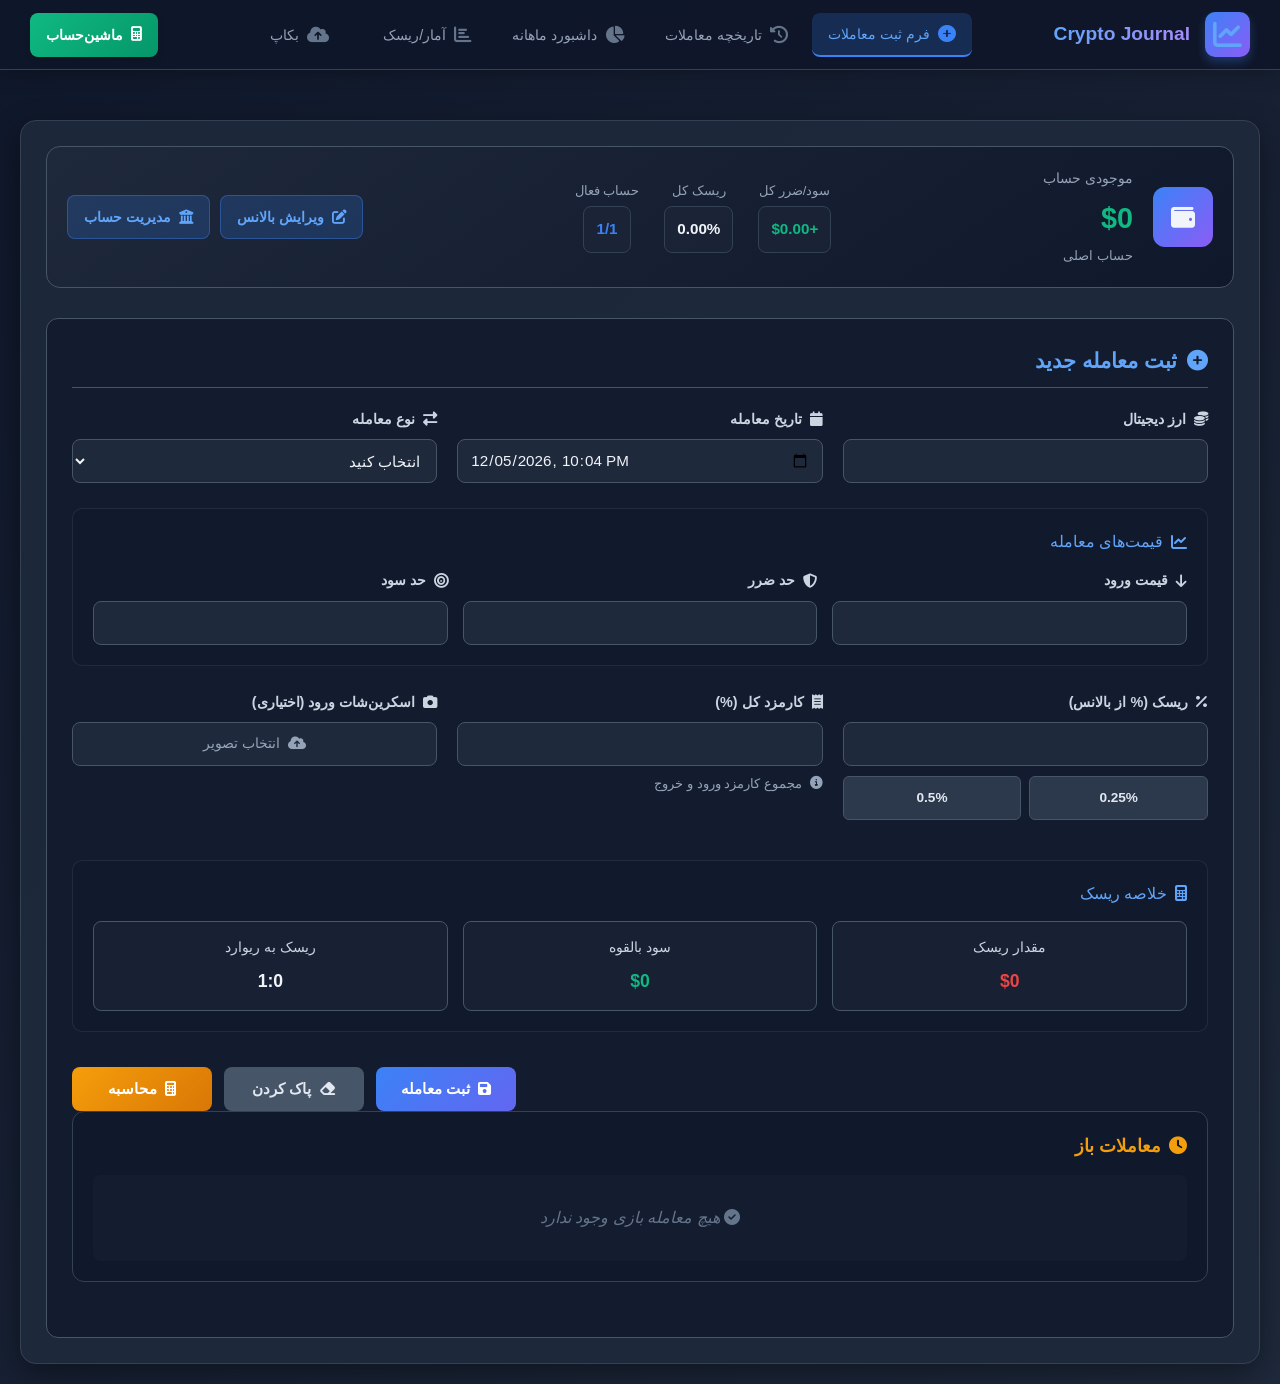
==== index.html @ 8d87d761 "Update index.html" ====
<!DOCTYPE html>
<html lang="fa" dir="rtl">
<head>
    <meta charset="UTF-8">
    <meta name="viewport" content="width=device-width, initial-scale=1.0, maximum-scale=1.0, user-scalable=yes">
    <title>Crypto Journal</title>

    <!-- Apple Web App Mode -->
    <meta name="apple-mobile-web-app-capable" content="yes">
    <meta name="apple-mobile-web-app-title" content="Crypto Journal">
    <meta name="apple-mobile-web-app-status-bar-style" content="black-translucent">

    <!-- Apple Touch Icon -->
    <link rel="apple-touch-icon" href="apple-touch-icon.png">

    <!-- Safari macOS favicon -->
    <link rel="icon" type="image/svg+xml" href="./icons/favicon.svg">
    <link rel="icon" type="image/png" sizes="96x96" href="./icons/favicon-96x96.png">

    <!-- Safari theme -->
    <meta name="theme-color" content="#0f172a">

    <!-- Font Awesome 6 -->
    <link rel="stylesheet" href="https://cdnjs.cloudflare.com/ajax/libs/font-awesome/6.4.0/css/all.min.css">
    
    <!-- کتابخانه Chart.js برای نمودار -->
    <script src="https://cdn.jsdelivr.net/npm/chart.js@4.4.0/dist/chart.umd.min.js"></script>
    
    <!-- کتابخانه JSZip برای کار با فایل‌های ZIP -->
    <script src="https://cdnjs.cloudflare.com/ajax/libs/jszip/3.10.1/jszip.min.js"></script>
    
    <!-- استایل جدا -->
    <link rel="stylesheet" href="style.css">
</head>
<body>
    <!-- مودال نمایش تصویر بزرگ -->
    <div id="imageModal" class="image-modal" onclick="closeImageModal()">
        <div class="image-modal-close" onclick="closeImageModal()">
            <i class="fas fa-times"></i>
        </div>
        <div class="image-modal-content">
            <img id="fullSizeImage" src="" alt="تصویر بزرگ">
        </div>
    </div>
    
    <!-- مودال جزئیات معامله -->
    <div id="detailsModal" class="details-modal">
        <div class="details-modal-content">
            <h3>
                <i class="fas fa-chart-line"></i>
                جزئیات معامله
            </h3>
            
            <div class="details-grid">
                <div class="detail-item">
                    <span class="detail-label">ارز دیجیتال</span>
                    <div class="detail-value" id="detail-symbol">BTC</div>
                </div>
                <div class="detail-item">
                    <span class="detail-label">نوع معامله</span>
                    <div class="detail-value" id="detail-type">لانگ</div>
                </div>
                <div class="detail-item">
                    <span class="detail-label">تاریخ معامله</span>
                    <div class="detail-value" id="detail-date">1402/10/15 - 14:30</div>
                </div>
                <div class="detail-item">
                    <span class="detail-label">وضعیت</span>
                    <div class="detail-value" id="detail-status">باز</div>
                </div>
            </div>
            
            <div class="detail-section">
                <div class="detail-section-title">
                    <i class="fas fa-chart-area"></i>
                    قیمت‌ها
                </div>
                <div class="details-grid">
                    <div class="detail-item">
                        <span class="detail-label">قیمت ورود</span>
                        <div class="detail-value price" id="detail-entry">90075</div>
                    </div>
                    <div class="detail-item">
                        <span class="detail-label">حد ضرر</span>
                        <div class="detail-value price" id="detail-sl">89861</div>
                    </div>
                    <div class="detail-item">
                        <span class="detail-label">حد سود</span>
                        <div class="detail-value price" id="detail-tp">90715</div>
                    </div>
                    <div class="detail-item" id="detail-closed-price-container" style="display: none;">
                        <span class="detail-label">قیمت بسته شدن</span>
                        <div class="detail-value price" id="detail-closed-price">-</div>
                    </div>
                </div>
            </div>
            
            <div class="detail-section">
                <div class="detail-section-title">
                    <i class="fas fa-calculator"></i>
                    محاسبات ریسک
                </div>
                <div class="details-grid">
                    <div class="detail-item">
                        <span class="detail-label">ریسک (% از بالانس)</span>
                        <div class="detail-value" id="detail-risk-percent">0.5%</div>
                    </div>
                    <div class="detail-item">
                        <span class="detail-label">مقدار ریسک ($)</span>
                        <div class="detail-value" id="detail-risk-amount">$7.50</div>
                    </div>
                    <div class="detail-item">
                        <span class="detail-label">اندازه پوزیشن</span>
                        <div class="detail-value" id="detail-position-size">0.0234</div>
                    </div>
                    <div class="detail-item">
                        <span class="detail-label">ریسک به ریوارد</span>
                        <div class="detail-value" id="detail-rr">1:1.5</div>
                    </div>
                </div>
            </div>
            
            <div class="detail-section" id="detail-fee-section">
                <div class="detail-section-title">
                    <i class="fas fa-receipt"></i>
                    کارمزد
                </div>
                <div class="details-grid">
                    <div class="detail-item">
                        <span class="detail-label">کارمزد ورود</span>
                        <div class="detail-value" id="detail-fee-entry">$0.00</div>
                    </div>
                    <div class="detail-item">
                        <span class="detail-label">کارمزد خروج</span>
                        <div class="detail-value" id="detail-fee-exit">$0.00</div>
                    </div>
                    <div class="detail-item">
                        <span class="detail-label">کل کارمزد</span>
                        <div class="detail-value" id="detail-total-fee">$0.00</div>
                    </div>
                </div>
            </div>
            
            <div class="detail-section" id="detail-screenshot-section">
                <div class="detail-section-title">
                    <i class="fas fa-camera"></i>
                    اسکرین‌شات‌ها
                </div>
                <div class="screenshot-gallery">
                    <div class="screenshot-item">
                        <h4>اسکرین‌شات ورود</h4>
                        <div id="detail-screenshot-entry-container">
                            <img id="detail-screenshot-entry" class="screenshot-image" src="" alt="اسکرین‌شات ورود" style="display: none;" onclick="openImageModal(this.src)">
                            <div id="detail-screenshot-entry-placeholder" class="no-screenshot">اسکرین‌شاتی وجود ندارد</div>
                        </div>
                    </div>
                    <div class="screenshot-item">
                        <h4>اسکرین‌شات خروج</h4>
                        <div id="detail-screenshot-exit-container">
                            <img id="detail-screenshot-exit" class="screenshot-image" src="" alt="اسکرین‌شات خروج" style="display: none;" onclick="openImageModal(this.src)">
                            <div id="detail-screenshot-exit-placeholder" class="no-screenshot">اسکرین‌شاتی وجود ندارد</div>
                        </div>
                    </div>
                </div>
            </div>
            
            <div class="detail-section" id="detail-result-section" style="display: none;">
                <div class="detail-section-title">
                    <i class="fas fa-coins"></i>
                    نتیجه معامله
                </div>
                <div class="details-grid">
                    <div class="detail-item">
                        <span class="detail-label">سود/ضرر خام</span>
                        <div class="detail-value" id="detail-gross-pnl">+$12.50</div>
                    </div>
                    <div class="detail-item">
                        <span class="detail-label">کارمزد کسر شده</span>
                        <div class="detail-value" id="detail-fee-deducted">$0.00</div>
                    </div>
                    <div class="detail-item">
                        <span class="detail-label">سود/ضرر خالص</span>
                        <div class="detail-value" id="detail-net-pnl">+$12.50</div>
                    </div>
                    <div class="detail-item">
                        <span class="detail-label">تاریخ بسته شدن</span>
                        <div class="detail-value" id="detail-closed-date">1402/10/16 - 09:45</div>
                    </div>
                </div>
            </div>
            
            <div class="details-modal-buttons">
                <button type="button" class="btn-secondary" onclick="closeDetailsModal()">
                    <i class="fas fa-times"></i> بستن
                </button>
            </div>
        </div>
    </div>
    
    <!-- مودال بستن معامله -->
    <div id="closeTradeModal" class="close-modal">
        <div class="close-modal-content">
            <h3>
                <i class="fas fa-check-circle"></i> بستن معامله
            </h3>
            
            <div class="modal-input-group">
                <label class="modal-label">
                    <i class="fas fa-dollar-sign"></i>
                    قیمت بسته شدن
                </label>
                <input type="text" id="closePriceInput" class="modal-input">
            </div>
            
            <div class="screenshot-upload" id="closeScreenshotUpload" onclick="document.getElementById('closeScreenshotFile').click()">
                <i class="fas fa-camera"></i>
                <span>آپلود اسکرین‌شات خروج</span>
                <input type="file" id="closeScreenshotFile" accept="image/*" style="display: none;" onchange="previewCloseScreenshot(this)">
            </div>
            
            <img id="closeScreenshotPreview" class="close-preview" src="" alt="پیش‌نمایش">
            
            <div class="screenshot-remove-wrapper">
                <span class="screenshot-remove" id="closeScreenshotRemove" onclick="removeCloseScreenshot()">
                    <i class="fas fa-times"></i> حذف تصویر
                </span>
            </div>
            
            <div class="modal-buttons">
                <button type="button" class="modal-btn modal-btn-secondary" onclick="closeCloseModal()">
                    <i class="fas fa-times"></i> انصراف
                </button>
                <button type="button" class="modal-btn modal-btn-success" onclick="confirmCloseTrade()">
                    <i class="fas fa-check"></i> تایید و بستن
                </button>
            </div>
        </div>
    </div>
    
    <!-- المان نمایش پیشرفت بارگذاری پشتیبان -->
    <div id="backupProgress" class="backup-progress">
        <div class="progress-bar-container">
            <div id="progressBar" class="progress-bar"></div>
        </div>
        <div id="progressText" class="progress-text">در حال آماده‌سازی...</div>
        <div id="progressStatus" class="backup-status"></div>
    </div>
    
    <!-- دکمه لغو عملیات -->
    <div class="cancel-import-container">
        <button class="btn-warning" onclick="cancelImport()" id="cancelImportBtn">
            <i class="fas fa-times"></i> لغو عملیات
        </button>
    </div>
    
    <!-- ساختار اصلی با Toolbar -->
    <div class="app-wrapper">
        <!-- Toolbar بالا -->
        <div class="toolbar">
            <div class="toolbar-header">
                <div class="toolbar-logo">
                    <!-- گزینه ۱: نمودار خطی (پیشنهادی) -->
                    <i class="fas fa-chart-line" style="color: #60a5fa; font-size: 1.8rem;"></i>
                    
                    <!-- گزینه ۲: آیکون سکه (همون قبلی) - اگه خواستی اینو فعال کن و خط بالا رو غیرفعال -->
                    <!-- <i class="fas fa-coins" style="color: #fbbf24; font-size: 1.8rem;"></i> -->
                    
                    <!-- گزینه ۳: آیکون کتاب/ژورنال -->
                    <!-- <i class="fas fa-book-open" style="color: #60a5fa; font-size: 1.8rem;"></i> -->
                </div>
                <div class="toolbar-title">Crypto Journal</div>
            </div>
            
            <div class="toolbar-menu">
                <button class="toolbar-btn active" data-section="trade-form" onclick="switchSection('trade-form')">
                    <i class="fas fa-plus-circle"></i>
                    <span>فرم ثبت معاملات</span>
                </button>
                
                <button class="toolbar-btn" data-section="history" onclick="switchSection('history')">
                    <i class="fas fa-history"></i>
                    <span>تاریخچه معاملات</span>
                </button>
                
                <button class="toolbar-btn" data-section="dashboard" onclick="switchSection('dashboard')">
                    <i class="fas fa-chart-pie"></i>
                    <span>داشبورد ماهانه</span>
                </button>
                
                <button class="toolbar-btn" data-section="stats" onclick="switchSection('stats')">
                    <i class="fas fa-chart-bar"></i>
                    <span>آمار/ریسک</span>
                </button>
                
                <button class="toolbar-btn" data-section="backup" onclick="switchSection('backup')">
                    <i class="fas fa-cloud-upload-alt"></i>
                    <span>بکاپ</span>
                </button>
            </div>
            
            <div class="toolbar-calculator">
                <button class="calculator-btn" onclick="window.location.href='calculator/'" title="رفتن به ماشین‌حساب">
                    <i class="fas fa-calculator"></i>
                    <span>ماشین‌حساب</span>
                </button>
            </div>
        </div>
        
        <!-- محتوای اصلی -->
        <div class="main-wrapper">
            <!-- کانتینر اصلی -->
            <div class="container">
                <!-- بالانس حساب - فقط در فرم ثبت معامله نمایش داده می‌شود -->
                <div id="balanceSection" class="balance-container">
                    <div class="balance-main">
                        <div class="balance-icon">
                            <i class="fas fa-wallet"></i>
                        </div>
                        <div class="balance-info">
                            <div class="balance-title">موجودی حساب</div>
                            <div class="balance-value" id="currentBalance">$0</div>
                            <div id="currentAccountName">حساب اصلی</div>
                        </div>
                    </div>
                    
                    <div class="balance-details">
                        <div class="balance-detail">
                            <div class="detail-label">سود/ضرر کل</div>
                            <div class="detail-value" id="totalPnL">$0</div>
                        </div>
                        <div class="balance-detail">
                            <div class="detail-label">ریسک کل</div>
                            <div class="detail-value" id="totalRiskPercent">0%</div>
                        </div>
                        <div class="balance-detail">
                            <div class="detail-label">حساب فعال</div>
                            <div class="detail-value" id="activeAccountIndicator">1/1</div>
                        </div>
                    </div>
                    
                    <div class="balance-actions">
                        <button class="balance-btn" id="editBalanceBtn" onclick="toggleModal('balanceModal')">
                            <i class="fas fa-edit"></i>
                            ویرایش بالانس
                        </button>
                        <button class="balance-btn" id="manageAccountsBtn" onclick="toggleModal('accountModal')">
                            <i class="fas fa-university"></i>
                            مدیریت حساب
                        </button>
                    </div>
                </div>
                
                <!-- مودال ویرایش بالانس -->
                <div id="balanceModal" class="modal-box">
                    <div class="modal-header">
                        <h3 class="modal-title">
                            <i class="fas fa-edit"></i> ویرایش بالانس حساب
                        </h3>
                        <div class="modal-close" onclick="toggleModal('balanceModal')">
                            <i class="fas fa-times"></i>
                        </div>
                    </div>
                    
                    <div class="modal-grid">
                        <div class="modal-input-group">
                            <label class="modal-label">
                                <i class="fas fa-wallet"></i>
                                مبلغ جدید (دلار)
                            </label>
                            <input type="number" id="newBalanceInput" class="modal-input" step="0.01" min="0">
                        </div>
                    </div>
                    
                    <div class="preset-buttons">
                        <button type="button" class="preset-btn" onclick="setBalancePreset(2000)">$2,000</button>
                        <button type="button" class="preset-btn" onclick="setBalancePreset(5000)">$5,000</button>
                        <button type="button" class="preset-btn" onclick="setBalancePreset(10000)">$10,000</button>
                        <button type="button" class="preset-btn" onclick="setBalancePreset(20000)">$20,000</button>
                    </div>
                    
                    <div class="current-balance-display">
                        <span class="current-balance-label">موجودی فعلی:</span>
                        <span class="current-balance-value" id="currentBalanceDisplay">$0</span>
                    </div>
                    
                    <div class="modal-buttons">
                        <button type="button" class="modal-btn modal-btn-secondary" onclick="toggleModal('balanceModal')">
                            <i class="fas fa-times"></i> لغو
                        </button>
                        <button type="button" class="modal-btn modal-btn-success" onclick="updateBalance()">
                            <i class="fas fa-save"></i> ذخیره تغییرات
                        </button>
                    </div>
                </div>
                
                <!-- مودال مدیریت حساب -->
                <div id="accountModal" class="modal-box">
                    <div class="modal-header">
                        <h3 class="modal-title">
                            <i class="fas fa-university"></i> مدیریت حساب‌ها
                        </h3>
                        <div class="modal-close" onclick="toggleModal('accountModal')">
                            <i class="fas fa-times"></i>
                        </div>
                    </div>
                    
                    <div class="accounts-list-container" id="accountsListContainer"></div>
                    
                    <div class="modal-grid">
                        <div class="modal-input-group">
                            <label class="modal-label">
                                <i class="fas fa-signature"></i>
                                نام حساب جدید
                            </label>
                            <input type="text" id="newAccountName" class="modal-input">
                        </div>
                        
                        <div class="modal-input-group">
                            <label class="modal-label">
                                <i class="fas fa-money-bill-wave"></i>
                                موجودی اولیه (دلار)
                            </label>
                            <input type="number" id="newAccountBalance" class="modal-input" step="0.01" min="0">
                        </div>
                    </div>
                    
                    <div class="modal-buttons">
                        <button type="button" class="modal-btn modal-btn-secondary" onclick="toggleModal('accountModal')">
                            <i class="fas fa-times"></i> بستن
                        </button>
                        <button type="button" class="modal-btn modal-btn-success" onclick="addNewAccount()">
                            <i class="fas fa-plus"></i> افزودن حساب جدید
                        </button>
                    </div>
                </div>
                
                <main class="main-content">
                    <!-- بخش ثبت معامله (پیش‌فرض فعال) -->
                    <section id="trade-form-section" class="section active-section">
                        <h2 class="section-title"><i class="fas fa-plus-circle"></i> ثبت معامله جدید</h2>
                        
                        <form id="tradeForm" class="trade-form">
                            <div class="form-grid">
                                <div class="form-group">
                                    <label for="symbol"><i class="fas fa-coins"></i> ارز دیجیتال</label>
                                    <input type="text" id="symbol" list="crypto-list" required>
                                    <datalist id="crypto-list">
                                        <option value="BTC"></option>
                                        <option value="ETH"></option>
                                        <option value="BNB"></option>
                                        <option value="SOL"></option>
                                        <option value="ARB"></option>
                                        <option value="ENA"></option>
                                        <option value="ADA"></option>
                                        <option value="OP"></option>
                                    </datalist>
                                </div>
                                
                                <div class="form-group">
                                    <label for="date"><i class="fas fa-calendar"></i> تاریخ معامله</label>
                                    <input type="datetime-local" id="date" required>
                                </div>
                                
                                <div class="form-group">
                                    <label for="type"><i class="fas fa-exchange-alt"></i> نوع معامله</label>
                                    <select id="type" required>
                                        <option value="" disabled selected>انتخاب کنید</option>
                                        <option value="buy">لانگ (خرید)</option>
                                        <option value="sell">شورت (فروش)</option>
                                    </select>
                                </div>
                            </div>
                            
                            <div class="prices-section">
                                <div class="prices-title">
                                    <i class="fas fa-chart-line"></i>
                                    قیمت‌های معامله
                                </div>
                                
                                <div class="prices-grid">
                                    <div class="form-group">
                                        <label><i class="fas fa-arrow-down"></i> قیمت ورود</label>
                                        <input type="text" id="entryPrice" required class="price-display">
                                    </div>
                                    <div class="form-group">
                                        <label><i class="fas fa-shield-alt"></i> حد ضرر</label>
                                        <input type="text" id="stopLoss" required class="price-display">
                                    </div>
                                    <div class="form-group">
                                        <label><i class="fas fa-bullseye"></i> حد سود</label>
                                        <input type="text" id="takeProfit" required class="price-display">
                                    </div>
                                </div>
                            </div>
                            
                            <div class="form-grid">
                                <div class="form-group">
                                    <label for="riskPercent"><i class="fas fa-percentage"></i> ریسک (% از بالانس)</label>
                                    <input type="text" id="riskPercent" required>
                                    <div class="quick-risk-buttons">
                                        <button type="button" class="quick-risk-btn" onclick="setRiskPercent(0.25)">0.25%</button>
                                        <button type="button" class="quick-risk-btn" onclick="setRiskPercent(0.5)">0.5%</button>
                                    </div>
                                </div>
                                
                                <div class="form-group">
                                    <label for="feePercent"><i class="fas fa-receipt"></i> کارمزد کل (%)</label>
                                    <input type="text" id="feePercent" required class="price-display">
                                    <div class="fee-info">
                                        <i class="fas fa-info-circle"></i>
                                        مجموع کارمزد ورود و خروج
                                    </div>
                                </div>
                                
                                <div class="form-group">
                                    <label for="entryScreenshotFile"><i class="fas fa-camera"></i> اسکرین‌شات ورود (اختیاری)</label>
                                    <div class="screenshot-upload-input" id="entryScreenshotUpload" onclick="document.getElementById('entryScreenshotFile').click()">
                                        <i class="fas fa-cloud-upload-alt"></i>
                                        <span>انتخاب تصویر</span>
                                        <input type="file" id="entryScreenshotFile" accept="image/*" style="display: none;" onchange="previewEntryScreenshot(this)">
                                    </div>
                                </div>
                            </div>
                            
                            <div id="entryScreenshotPreviewContainer" class="screenshot-preview-container">
                                <img id="entryScreenshotPreview" class="screenshot-preview-image" src="" alt="پیش‌نمایش">
                                <div>
                                    <span class="screenshot-remove-link" id="entryScreenshotRemove" onclick="removeEntryScreenshot()">
                                        <i class="fas fa-times"></i> حذف تصویر
                                    </span>
                                </div>
                            </div>
                            
                            <div class="risk-summary-section">
                                <div class="risk-summary-title">
                                    <i class="fas fa-calculator"></i>
                                    خلاصه ریسک
                                </div>
                                
                                <div class="risk-summary">
                                    <div class="risk-summary-item">
                                        <span class="risk-summary-label">مقدار ریسک</span>
                                        <span class="risk-summary-value" id="riskAmount">$0</span>
                                    </div>
                                    <div class="risk-summary-item">
                                        <span class="risk-summary-label">سود بالقوه</span>
                                        <span class="risk-summary-value" id="potentialProfit">$0</span>
                                    </div>
                                    <div class="risk-summary-item">
                                        <span class="risk-summary-label">ریسک به ریوارد</span>
                                        <span class="risk-summary-value" id="riskRewardRatio">1:0</span>
                                    </div>
                                </div>
                                
                                <div class="fee-info-box" id="feeDetails" style="display: none;">
                                    <div class="fee-row">
                                        <span>کارمزد ورود:</span>
                                        <span id="feeEntryAmount">$0.00</span>
                                    </div>
                                    <div class="fee-row">
                                        <span>کارمزد خروج:</span>
                                        <span id="feeExitAmount">$0.00</span>
                                    </div>
                                    <div class="fee-total">
                                        <span>کل کارمزد:</span>
                                        <span id="totalFeeAmount">$0.00</span>
                                    </div>
                                    <div class="fee-row">
                                        <span>سود خالص (پس از کارمزد):</span>
                                        <span id="netProfitAmount">$0.00</span>
                                    </div>
                                </div>
                            </div>
                            
                            <div class="form-actions">
                                <button type="submit" class="btn-primary">
                                    <i class="fas fa-save"></i> ثبت معامله
                                </button>
                                <button type="reset" class="btn-secondary" onclick="resetForm()">
                                    <i class="fas fa-eraser"></i> پاک کردن
                                </button>
                                <button type="button" class="btn-warning" onclick="calculateRisk()">
                                    <i class="fas fa-calculator"></i> محاسبه
                                </button>
                            </div>
                        </form>
                        
                        <!-- معاملات باز - بعد از فرم ثبت معامله -->
                        <div class="open-trades-container">
                            <h3 class="open-trades-title"><i class="fas fa-clock"></i> معاملات باز</h3>
                            <div id="openTradesList" class="open-trades-list"></div>
                        </div>
                    </section>
                    
                    <!-- بخش تاریخچه معاملات (مخفی در ابتدا) -->
                    <section id="history-section" class="section">
                        <h2 class="section-title"><i class="fas fa-history"></i> تاریخچه معاملات</h2>
                        <div class="trades-table-container">
                            <table class="trades-table">
                                <thead>
                                    <tr>
                                        <th>ارز</th>
                                        <th>تاریخ</th>
                                        <th>نوع</th>
                                        <th>ورود</th>
                                        <th>حد ضرر</th>
                                        <th>حد سود</th>
                                        <th>ریسک %</th>
                                        <th>کارمزد</th>
                                        <th>وضعیت</th>
                                        <th>سود/ضرر</th>
                                        <th>عملیات</th>
                                    </tr>
                                </thead>
                                <tbody id="tradesTableBody"></tbody>
                            </table>
                        </div>
                        <p id="noTradesMessage">
                            <i class="fas fa-exchange-alt"></i>
                            هنوز هیچ معامله‌ای ثبت نشده است!
                        </p>
                    </section>
                    
                    <!-- بخش داشبورد ماهانه (مخفی در ابتدا) -->
                    <section id="dashboard-section" class="dashboard-section">
                        <h2 class="section-title"><i class="fas fa-chart-pie"></i> داشبورد ماهانه</h2>
                        <div class="dashboard-header">
                            <div class="month-selector">
                                <button class="month-btn" onclick="changeMonth(-1)" id="prevMonthBtn" title="ماه قبل">
                                    <i class="fas fa-chevron-right"></i>
                                </button>
                                <span class="current-month" id="currentMonthDisplay">فروردین 1403</span>
                                <button class="month-btn" onclick="changeMonth(1)" id="nextMonthBtn" title="ماه بعد">
                                    <i class="fas fa-chevron-left"></i>
                                </button>
                            </div>
                        </div>
                        
                        <div class="dashboard-stats" id="monthlyStats">
                            <div class="dashboard-stat-card">
                                <div class="dashboard-stat-label">تعداد معاملات</div>
                                <div class="dashboard-stat-value" id="monthlyTradeCount">0</div>
                            </div>
                            <div class="dashboard-stat-card">
                                <div class="dashboard-stat-label">سود/ضرر کل</div>
                                <div class="dashboard-stat-value" id="monthlyTotalPnL">$0</div>
                            </div>
                            <div class="dashboard-stat-card">
                                <div class="dashboard-stat-label">سودآور</div>
                                <div class="dashboard-stat-value" id="monthlyProfitable">0</div>
                            </div>
                            <div class="dashboard-stat-card">
                                <div class="dashboard-stat-label">زیان‌ده</div>
                                <div class="dashboard-stat-value" id="monthlyLoss">0</div>
                            </div>
                        </div>
                        
                        <!-- نمودار رشد ماهانه -->
                        <div class="monthly-chart-container">
                            <h3 class="monthly-chart-title"><i class="fas fa-chart-line"></i> رشد حساب در ماه جاری</h3>
                            <canvas id="monthlyGrowthChart"></canvas>
                            <div class="chart-axis-labels">
                                <span class="axis-label x-axis">تعداد معاملات</span>
                                <span class="axis-label y-axis">رشد سرمایه ($)</span>
                            </div>
                        </div>
                        
                        <div class="monthly-trades-container" id="monthlyTradesContainer">
                            <table class="monthly-trades-table">
                                <thead>
                                    <tr>
                                        <th>تاریخ</th>
                                        <th>ارز</th>
                                        <th>نوع</th>
                                        <th>ورود</th>
                                        <th>خروج</th>
                                        <th>سود/ضرر</th>
                                        <th>وضعیت</th>
                                    </tr>
                                </thead>
                                <tbody id="monthlyTradesBody">
                                    <tr>
                                        <td colspan="7" class="no-trades-month">
                                            <i class="fas fa-chart-line"></i>
                                            هیچ معامله‌ای در این ماه وجود ندارد
                                        </td>
                                    </tr>
                                </tbody>
                            </table>
                        </div>
                    </section>
                    
                    <!-- بخش آمار و تحلیل کلی (مخفی در ابتدا) -->
                    <section id="stats-section" class="section">
                        <h2 class="section-title"><i class="fas fa-chart-bar"></i> آمار عملکرد کلی</h2>
                        
                        <!-- کارت‌های آماری -->
                        <div class="stats-container">
                            <div class="stat-card">
                                <div class="stat-icon"><i class="fas fa-exchange-alt"></i></div>
                                <div class="stat-label">تعداد معاملات</div>
                                <div class="stat-value neutral-stat" id="totalTrades">0</div>
                            </div>
                            <div class="stat-card">
                                <div class="stat-icon"><i class="fas fa-arrow-up"></i></div>
                                <div class="stat-label">سود کل</div>
                                <div class="stat-value positive" id="totalProfit">$0</div>
                            </div>
                            <div class="stat-card">
                                <div class="stat-icon"><i class="fas fa-arrow-down"></i></div>
                                <div class="stat-label">ضرر کل</div>
                                <div class="stat-value negative" id="totalLoss">$0</div>
                            </div>
                            <div class="stat-card">
                                <div class="stat-icon"><i class="fas fa-percentage"></i></div>
                                <div class="stat-label">نرخ موفقیت</div>
                                <div class="stat-value neutral-stat" id="winRate">0%</div>
                            </div>
                            <div class="stat-card">
                                <div class="stat-icon"><i class="fas fa-receipt"></i></div>
                                <div class="stat-label">کارمزد کل</div>
                                <div class="stat-value fee-stat" id="totalFees">$0</div>
                            </div>
                            <div class="stat-card">
                                <div class="stat-icon"><i class="fas fa-trophy"></i></div>
                                <div class="stat-label">بیشترین سود</div>
                                <div class="stat-value positive" id="maxProfit">$0</div>
                            </div>
                            <div class="stat-card">
                                <div class="stat-icon"><i class="fas fa-exclamation-triangle"></i></div>
                                <div class="stat-label">بیشترین ضرر</div>
                                <div class="stat-value negative" id="maxLoss">$0</div>
                            </div>
                            <div class="stat-card">
                                <div class="stat-icon"><i class="fas fa-clock"></i></div>
                                <div class="stat-label">معاملات باز</div>
                                <div class="stat-value neutral-stat" id="openTrades">0</div>
                            </div>
                        </div>
                        
                        <!-- جدول آمار تفصیلی -->
                        <div class="detailed-stats-table">
                            <h3 class="detailed-stats-title"><i class="fas fa-chart-simple"></i> آمار تفصیلی</h3>
                            <div class="stats-grid">
                                <div class="stats-row">
                                    <div class="stats-item">
                                        <span class="stats-label">موجودی اولیه:</span>
                                        <span class="stats-value" id="initialBalance">$0</span>
                                    </div>
                                    <div class="stats-item">
                                        <span class="stats-label">موجودی فعلی:</span>
                                        <span class="stats-value" id="currentBalanceStats">$0</span>
                                    </div>
                                    <div class="stats-item">
                                        <span class="stats-label">سود و ضرر:</span>
                                        <span class="stats-value" id="totalPnLStats">$0</span>
                                    </div>
                                </div>
                                <div class="stats-row">
                                    <div class="stats-item">
                                        <span class="stats-label">درصد سود:</span>
                                        <span class="stats-value percentage-box" id="profitPercentage">0%</span>
                                    </div>
                                    <div class="stats-item">
                                        <span class="stats-label">سود خالص:</span>
                                        <span class="stats-value positive-box" id="netProfit">$0</span>
                                    </div>
                                    <div class="stats-item">
                                        <span class="stats-label">ضرر خالص:</span>
                                        <span class="stats-value negative-box" id="netLoss">$0</span>
                                    </div>
                                </div>
                                <div class="stats-row">
                                    <div class="stats-item">
                                        <span class="stats-label">تعداد کل معاملات:</span>
                                        <span class="stats-value" id="totalTradesStats">0</span>
                                    </div>
                                    <div class="stats-item">
                                        <span class="stats-label">تعداد معاملات لانگ:</span>
                                        <span class="stats-value" id="longTradesCount">0</span>
                                    </div>
                                    <div class="stats-item">
                                        <span class="stats-label">تعداد معاملات شورت:</span>
                                        <span class="stats-value" id="shortTradesCount">0</span>
                                    </div>
                                </div>
                            </div>
                        </div>
                        
                        <!-- نمودار رشد حساب -->
                        <div class="growth-chart-container">
                            <h3 class="growth-chart-title"><i class="fas fa-chart-line"></i> رشد حساب کلی</h3>
                            <canvas id="accountGrowthChart"></canvas>
                            <div class="chart-axis-labels">
                                <span class="axis-label x-axis">تعداد معاملات</span>
                                <span class="axis-label y-axis">رشد سرمایه ($)</span>
                            </div>
                        </div>
                    </section>
                    
                    <!-- بخش پشتیبان‌گیری (مخفی در ابتدا) -->
                    <section id="backup-section" class="section">
                        <h2 class="section-title"><i class="fas fa-cloud-upload-alt"></i> پشتیبان‌گیری</h2>
                        <div class="backup-container">
                            <div class="backup-card">
                                <div class="backup-header">
                                    <i class="fas fa-download"></i>
                                    <h3>دریافت پشتیبان</h3>
                                </div>
                                <p class="backup-description">
                                    از تمام اطلاعات و تصاویر خود یک فایل ZIP پشتیبان بگیرید.
                                </p>
                                <button class="btn-backup" onclick="exportData()">
                                    <i class="fas fa-file-export"></i> دانلود پشتیبان (ZIP)
                                </button>
                            </div>
                            
                            <div class="backup-card">
                                <div class="backup-header">
                                    <i class="fas fa-upload"></i>
                                    <h3>بارگذاری پشتیبان</h3>
                                </div>
                                <p class="backup-description">
                                    اطلاعات قبلی خود را از فایل ZIP بازیابی کنید.
                                </p>
                                <input type="file" id="backupFile" class="file-input" accept=".zip">
                                <button class="btn-backup" onclick="importData()">
                                    <i class="fas fa-file-import"></i> بارگذاری پشتیبان (ZIP)
                                </button>
                            </div>
                        </div>
                    </section>
                </main>
            </div>
        </div>
    </div>

    <!-- اسکریپت جدا -->
    <script src="script.js"></script>
</body>
</html>
---- style.css ----
* {
    margin: 0;
    padding: 0;
    box-sizing: border-box;
    font-family: 'Segoe UI', Tahoma, Geneva, Verdana, sans-serif;
}

body {
    background: linear-gradient(135deg, #0f172a 0%, #1e293b 100%);
    color: #f1f5f9;
    line-height: 1.6;
    min-height: 100vh;
    overflow-x: hidden;
}

/* ساختار اصلی با Toolbar */
.app-wrapper {
    display: flex;
    flex-direction: column;
    min-height: 100vh;
    width: 100%;
}

/* ===== Toolbar بالا - با دکمه‌های هم اندازه ===== */
.toolbar {
    width: 100%;
    height: 70px;
    background: rgba(15, 23, 42, 0.95);
    backdrop-filter: blur(10px);
    border-bottom: 1px solid #334155;
    display: flex;
    align-items: center;
    justify-content: space-between;
    padding: 0 30px;
    position: fixed;
    top: 0;
    left: 0;
    right: 0;
    z-index: 1000;
    box-shadow: 0 0 20px rgba(0, 0, 0, 0.3);
}

.toolbar-header {
    display: flex;
    align-items: center;
    gap: 15px;
    flex-shrink: 0;
}

.toolbar-logo {
    width: 45px;
    height: 45px;
    background: linear-gradient(135deg, #3b82f6, #8b5cf6);
    border-radius: 10px;
    display: flex;
    align-items: center;
    justify-content: center;
    font-size: 1.3rem;
    color: white;
    box-shadow: 0 5px 10px rgba(59, 130, 246, 0.3);
}

.toolbar-title {
    font-size: 1.2rem;
    font-weight: 600;
    color: #60a5fa;
    background: linear-gradient(90deg, #60a5fa, #a78bfa);
    -webkit-background-clip: text;
    -webkit-text-fill-color: transparent;
}

.toolbar-menu {
    display: flex;
    align-items: center;
    gap: 8px;
    flex: 1;
    justify-content: center;
}

.toolbar-btn {
    background: transparent;
    border: none;
    padding: 8px 16px;
    border-radius: 8px;
    color: #94a3b8;
    font-size: 0.9rem;
    font-weight: 500;
    cursor: pointer;
    transition: all 0.2s;
    display: flex;
    align-items: center;
    gap: 8px;
    white-space: nowrap;
    min-width: 120px;
    justify-content: center;
    height: 44px;
}

.toolbar-btn i {
    font-size: 1.1rem;
    color: #64748b;
    transition: all 0.2s;
}

.toolbar-btn:hover {
    background: rgba(59, 130, 246, 0.1);
    color: #f1f5f9;
    transform: translateY(-2px);
}

.toolbar-btn:hover i {
    color: #3b82f6;
}

.toolbar-btn.active {
    background: rgba(59, 130, 246, 0.2);
    color: #60a5fa;
    border-bottom: 2px solid #3b82f6;
}

.toolbar-btn.active i {
    color: #3b82f6;
}

.toolbar-calculator {
    display: flex;
    align-items: center;
    flex-shrink: 0;
}

.toolbar-calculator .calculator-btn {
    padding: 8px 16px;
    background: linear-gradient(135deg, #10b981, #059669);
    color: white;
    border: none;
    border-radius: 8px;
    font-size: 0.9rem;
    font-weight: 600;
    cursor: pointer;
    transition: all 0.3s;
    display: flex;
    align-items: center;
    gap: 8px;
    box-shadow: 0 4px 6px rgba(0, 0, 0, 0.1);
    min-width: 120px;
    justify-content: center;
    height: 44px;
}

.toolbar-calculator .calculator-btn:hover {
    background: linear-gradient(135deg, #059669, #047857);
    transform: translateY(-2px);
    box-shadow: 0 6px 12px rgba(16, 185, 129, 0.3);
}

/* محتوای اصلی */
.main-wrapper {
    margin-top: 90px;
    padding: 20px;
    width: 100%;
}

.container {
    width: 100%;
    max-width: 1400px;
    margin: 0 auto;
    background-color: rgba(30, 41, 59, 0.95);
    border-radius: 16px;
    box-shadow: 0 10px 30px rgba(0, 0, 0, 0.4);
    padding: 25px;
    border: 1px solid #334155;
}

/* واکنش‌گرایی برای موبایل */
@media (max-width: 1024px) {
    .toolbar-btn {
        min-width: 100px;
        padding: 8px 12px;
    }
}

@media (max-width: 768px) {
    .toolbar {
        height: auto;
        flex-direction: column;
        padding: 15px;
        gap: 15px;
    }
    
    .toolbar-menu {
        flex-wrap: wrap;
        width: 100%;
    }
    
    .toolbar-btn {
        min-width: calc(50% - 5px);
        flex: 1;
    }
    
    .main-wrapper {
        margin-top: 180px;
    }
}

@media (max-width: 480px) {
    .toolbar-btn {
        min-width: 100%;
    }
}

/* بالانس */
.balance-container {
    background: linear-gradient(145deg, rgba(30, 41, 59, 0.95), rgba(15, 23, 42, 0.95));
    border-radius: 14px;
    padding: 20px;
    border: 1px solid #475569;
    margin-bottom: 30px;
    display: flex;
    justify-content: space-between;
    align-items: center;
    flex-wrap: wrap;
    gap: 15px;
}

.balance-main {
    display: flex;
    align-items: center;
    gap: 20px;
}

.balance-icon {
    background: linear-gradient(135deg, #3b82f6, #8b5cf6);
    width: 60px;
    height: 60px;
    border-radius: 12px;
    display: flex;
    align-items: center;
    justify-content: center;
    font-size: 1.5rem;
}

.balance-info {
    display: flex;
    flex-direction: column;
}

.balance-title {
    color: #94a3b8;
    font-size: 0.9rem;
    margin-bottom: 5px;
}

.balance-value {
    font-size: 1.8rem;
    font-weight: 800;
    color: #10b981;
}

#currentAccountName {
    color: #94a3b8;
    font-size: 0.8rem;
    margin-top: 5px;
}

.balance-details {
    display: flex;
    gap: 25px;
    flex-wrap: wrap;
}

.balance-detail {
    display: flex;
    flex-direction: column;
    align-items: center;
}

.detail-label {
    color: #cbd5e1;
    font-size: 0.8rem;
    margin-bottom: 4px;
}

.detail-value {
    font-size: 1rem;
    font-weight: 700;
}

#totalPnL {
    color: #10b981;
}

#activeAccountIndicator {
    color: #3b82f6;
}

.balance-actions {
    display: flex;
    gap: 10px;
    flex-wrap: wrap;
}

.balance-btn {
    padding: 10px 16px;
    background: rgba(59, 130, 246, 0.2);
    border: 1px solid rgba(59, 130, 246, 0.4);
    border-radius: 8px;
    color: #60a5fa;
    cursor: pointer;
    font-size: 0.9rem;
    font-weight: 600;
    transition: all 0.3s;
    display: flex;
    align-items: center;
    gap: 8px;
}

.balance-btn:hover {
    background: rgba(59, 130, 246, 0.3);
    transform: translateY(-2px);
}

/* ===== معاملات باز ===== */
.open-trades-container {
    background: rgba(15, 23, 42, 0.5);
    border-radius: 12px;
    padding: 20px;
    margin-bottom: 30px;
    border: 1px solid #334155;
}

.open-trades-title {
    color: #f59e0b;
    font-size: 1.1rem;
    margin-bottom: 15px;
    display: flex;
    align-items: center;
    gap: 8px;
}

.open-trades-list {
    display: flex;
    flex-direction: column;
    gap: 10px;
}

.open-trade-item {
    background: rgba(30, 41, 59, 0.6);
    border-radius: 10px;
    padding: 15px;
    display: flex;
    align-items: center;
    justify-content: space-between;
    border: 1px solid #334155;
    transition: all 0.2s;
}

.open-trade-item:hover {
    border-color: #f59e0b;
    background: rgba(245, 158, 11, 0.1);
}

.open-trade-info {
    display: flex;
    align-items: center;
    gap: 20px;
    flex-wrap: wrap;
}

.open-trade-symbol {
    font-weight: 700;
    color: #f59e0b;
    background: rgba(245, 158, 11, 0.1);
    padding: 5px 12px;
    border-radius: 20px;
    font-size: 1rem;
}

.open-trade-detail {
    display: flex;
    align-items: center;
    gap: 5px;
    color: #94a3b8;
    font-size: 0.9rem;
}

.open-trade-detail i {
    color: #64748b;
    width: 16px;
}

.open-trade-detail span {
    color: #f1f5f9;
    font-weight: 600;
}

.open-trade-actions {
    display: flex;
    gap: 10px;
}

.open-trade-actions .btn-icon {
    background: rgba(245, 158, 11, 0.1);
    color: #f59e0b;
    border: 1px solid rgba(245, 158, 11, 0.3);
    width: 40px;
    height: 40px;
    border-radius: 8px;
    display: flex;
    align-items: center;
    justify-content: center;
    cursor: pointer;
    transition: all 0.2s;
}

.open-trade-actions .btn-icon:hover {
    background: rgba(245, 158, 11, 0.2);
    transform: scale(1.05);
}

.no-open-trades {
    text-align: center;
    padding: 30px;
    color: #64748b;
    font-style: italic;
    background: rgba(30, 41, 59, 0.3);
    border-radius: 8px;
}

/* مودال‌ها */
.modal-box {
    background: rgba(30, 41, 59, 0.95);
    border-radius: 12px;
    border: 1px solid #475569;
    box-shadow: 0 10px 30px rgba(0, 0, 0, 0.3);
    transition: all 0.3s ease;
    max-height: 0;
    overflow: hidden;
    opacity: 0;
    transform: translateY(-10px);
    padding: 0 25px;
    border-width: 0;
    margin: 0;
}

.modal-box.active {
    max-height: 800px;
    opacity: 1;
    transform: translateY(0);
    padding: 25px;
    border-width: 1px;
    margin-top: 15px;
}

.modal-header {
    display: flex;
    justify-content: space-between;
    align-items: center;
    margin-bottom: 20px;
    padding-bottom: 15px;
    border-bottom: 1px solid #475569;
}

.modal-title {
    color: #60a5fa;
    font-size: 1.2rem;
    display: flex;
    align-items: center;
    gap: 10px;
}

.modal-close {
    background: rgba(239, 68, 68, 0.1);
    border: 1px solid rgba(239, 68, 68, 0.3);
    color: #ef4444;
    width: 32px;
    height: 32px;
    border-radius: 8px;
    display: flex;
    align-items: center;
    justify-content: center;
    cursor: pointer;
    transition: all 0.2s;
}

.modal-close:hover {
    background: rgba(239, 68, 68, 0.2);
    transform: rotate(90deg);
}

.modal-grid {
    display: grid;
    grid-template-columns: repeat(2, 1fr);
    gap: 15px;
    margin-bottom: 20px;
}

.modal-input-group {
    display: flex;
    flex-direction: column;
}

.modal-label {
    color: #cbd5e1;
    font-size: 0.9rem;
    margin-bottom: 8px;
    display: flex;
    align-items: center;
    gap: 8px;
}

.modal-input {
    width: 100%;
    padding: 12px;
    background-color: #1e293b;
    border: 1px solid #475569;
    border-radius: 8px;
    color: #f1f5f9;
    font-size: 0.9rem;
    transition: all 0.3s;
}

.modal-input:focus {
    outline: none;
    border-color: #3b82f6;
    box-shadow: 0 0 0 3px rgba(59, 130, 246, 0.2);
}

.modal-buttons {
    display: flex;
    gap: 10px;
    margin-top: 20px;
}

.modal-btn {
    flex: 1;
    padding: 12px;
    border: none;
    border-radius: 8px;
    font-size: 0.9rem;
    font-weight: 600;
    cursor: pointer;
    transition: all 0.3s;
    display: flex;
    align-items: center;
    justify-content: center;
    gap: 8px;
}

.modal-btn-primary {
    background: linear-gradient(135deg, #3b82f6, #6366f1);
    color: white;
}

.modal-btn-primary:hover {
    background: linear-gradient(135deg, #2563eb, #4f46e5);
    transform: translateY(-2px);
    box-shadow: 0 5px 15px rgba(59, 130, 246, 0.3);
}

.modal-btn-secondary {
    background-color: #475569;
    color: #e2e8f0;
}

.modal-btn-secondary:hover {
    background-color: #64748b;
    transform: translateY(-2px);
    box-shadow: 0 5px 15px rgba(71, 85, 105, 0.3);
}

.modal-btn-success {
    background: linear-gradient(135deg, #10b981, #059669);
    color: white;
}

.modal-btn-success:hover {
    background: linear-gradient(135deg, #059669, #047857);
    transform: translateY(-2px);
    box-shadow: 0 5px 15px rgba(16, 185, 129, 0.3);
}

.preset-buttons {
    display: grid;
    grid-template-columns: repeat(4, 1fr);
    gap: 10px;
    margin-top: 10px;
}

.preset-btn {
    padding: 8px 5px;
    background: rgba(71, 85, 105, 0.3);
    border: 1px solid #475569;
    border-radius: 6px;
    color: #e2e8f0;
    cursor: pointer;
    font-size: 0.8rem;
    font-weight: 600;
    transition: all 0.2s;
    text-align: center;
}

.preset-btn:hover {
    background: rgba(59, 130, 246, 0.3);
    border-color: #3b82f6;
    transform: translateY(-2px);
}

.current-balance-display {
    background: rgba(16, 185, 129, 0.1);
    border: 1px solid rgba(16, 185, 129, 0.3);
    border-radius: 8px;
    padding: 15px;
    margin-top: 15px;
    display: flex;
    justify-content: space-between;
    align-items: center;
}

.current-balance-label {
    color: #94a3b8;
    font-size: 0.9rem;
}

.current-balance-value {
    color: #10b981;
    font-size: 1.1rem;
    font-weight: 700;
}

.accounts-list-container {
    max-height: 200px;
    overflow-y: auto;
    margin-bottom: 20px;
    border-radius: 8px;
    border: 1px solid #475569;
    padding: 10px;
    background-color: rgba(15, 23, 42, 0.5);
}

.account-item {
    display: flex;
    justify-content: space-between;
    align-items: center;
    padding: 12px;
    border-bottom: 1px solid #475569;
    transition: all 0.2s;
}

.account-item:hover {
    background-color: rgba(59, 130, 246, 0.1);
}

.account-item:last-child {
    border-bottom: none;
}

.account-info {
    display: flex;
    flex-direction: column;
    gap: 5px;
}

.account-name {
    font-weight: 600;
    color: #f1f5f9;
}

.account-balance {
    font-size: 0.9rem;
    color: #94a3b8;
}

.account-actions {
    display: flex;
    gap: 8px;
}

.account-action-btn {
    background: none;
    border: none;
    color: #94a3b8;
    cursor: pointer;
    font-size: 0.9rem;
    padding: 5px;
    border-radius: 4px;
    transition: all 0.2s;
}

.account-action-btn:hover {
    color: #3b82f6;
    background-color: rgba(59, 130, 246, 0.1);
}

.account-action-btn.delete:hover {
    color: #ef4444;
    background-color: rgba(239, 68, 68, 0.1);
}

.active-account {
    background-color: rgba(16, 185, 129, 0.1);
    border: 1px solid rgba(16, 185, 129, 0.3);
    border-radius: 8px;
}

.active-badge {
    background-color: #10b981;
    color: white;
    font-size: 0.7rem;
    padding: 2px 8px;
    border-radius: 10px;
    margin-top: 5px;
}

.main-content {
    display: flex;
    flex-direction: column;
    gap: 30px;
}

/* بخش‌های اصلی */
.section, .dashboard-section {
    background-color: rgba(15, 23, 42, 0.7);
    border-radius: 12px;
    padding: 25px;
    border: 1px solid #475569;
    display: none;
    animation: fadeIn 0.3s ease-out;
}

@keyframes fadeIn {
    from {
        opacity: 0;
        transform: translateY(10px);
    }
    to {
        opacity: 1;
        transform: translateY(0);
    }
}

.section.active-section, .dashboard-section.active-section {
    display: block;
}

.section-title {
    color: #60a5fa;
    font-size: 1.3rem;
    margin-bottom: 20px;
    padding-bottom: 10px;
    border-bottom: 1px solid #475569;
    display: flex;
    align-items: center;
    gap: 10px;
}

/* فرم ثبت معامله */
.trade-form {
    display: flex;
    flex-direction: column;
    gap: 25px;
}

.form-grid {
    display: grid;
    grid-template-columns: repeat(3, 1fr);
    gap: 20px;
}

.form-group {
    display: flex;
    flex-direction: column;
}

label {
    margin-bottom: 8px;
    color: #cbd5e1;
    font-weight: 600;
    font-size: 0.9rem;
    display: flex;
    align-items: center;
    gap: 8px;
}

input, select {
    padding: 12px;
    background-color: #1e293b;
    border: 1px solid #475569;
    border-radius: 8px;
    font-size: 0.95rem;
    color: #f1f5f9;
    transition: all 0.3s;
    height: 44px;
}

input[type="text"] {
    font-family: 'Courier New', monospace;
    font-weight: 600;
    text-align: left;
    direction: ltr;
    font-size: 0.95rem;
}

input:focus, select:focus {
    outline: none;
    border-color: #3b82f6;
    box-shadow: 0 0 0 3px rgba(59, 130, 246, 0.2);
}

.prices-section {
    background: rgba(15, 23, 42, 0.3);
    border-radius: 10px;
    padding: 20px;
    border: 1px solid rgba(71, 85, 105, 0.3);
}

.prices-title {
    color: #60a5fa;
    font-size: 1rem;
    margin-bottom: 15px;
    display: flex;
    align-items: center;
    gap: 8px;
}

.prices-grid {
    display: grid;
    grid-template-columns: repeat(3, 1fr);
    gap: 15px;
}

.price-display {
    font-family: 'Courier New', monospace;
    font-weight: 600;
    letter-spacing: 0.5px;
    direction: ltr;
    text-align: left;
    font-size: 0.95rem;
}

.quick-risk-buttons {
    display: flex;
    gap: 8px;
    margin-top: 10px;
}

.quick-risk-btn {
    padding: 8px 12px;
    background-color: rgba(71, 85, 105, 0.5);
    border: 1px solid #475569;
    border-radius: 6px;
    color: #e2e8f0;
    cursor: pointer;
    font-size: 0.85rem;
    font-weight: 600;
    transition: all 0.2s;
    flex: 1;
    min-height: 36px;
}

.quick-risk-btn:hover {
    background-color: #64748b;
    transform: translateY(-2px);
}

.screenshot-upload-input {
    width: 100%;
    padding: 12px;
    background-color: #1e293b;
    border: 1px solid #475569;
    border-radius: 8px;
    color: #f1f5f9;
    font-size: 0.9rem;
    transition: all 0.3s;
    height: 44px;
    display: flex;
    align-items: center;
    justify-content: center;
    gap: 8px;
    cursor: pointer;
    text-align: center;
}

.screenshot-upload-input:hover {
    border-color: #3b82f6;
    background-color: rgba(59, 130, 246, 0.1);
}

.screenshot-upload-input i {
    color: #94a3b8;
}

.screenshot-upload-input span {
    color: #94a3b8;
}

.screenshot-preview-container {
    margin-top: 10px;
    text-align: center;
    display: none;
}

.screenshot-preview-container.active {
    display: block;
}

.screenshot-preview-image {
    max-width: 100%;
    max-height: 150px;
    border-radius: 8px;
    border: 1px solid #475569;
    margin-bottom: 5px;
}

.screenshot-remove-link {
    color: #ef4444;
    cursor: pointer;
    font-size: 0.85rem;
    display: inline-flex;
    align-items: center;
    gap: 5px;
}

.screenshot-remove-link:hover {
    text-decoration: underline;
}

.risk-summary-section {
    background: rgba(15, 23, 42, 0.3);
    border-radius: 10px;
    padding: 20px;
    border: 1px solid rgba(71, 85, 105, 0.3);
    margin-top: 15px;
}

.risk-summary-title {
    color: #60a5fa;
    font-size: 1rem;
    margin-bottom: 15px;
    display: flex;
    align-items: center;
    gap: 8px;
}

.risk-summary {
    display: grid;
    grid-template-columns: repeat(3, 1fr);
    gap: 15px;
}

.risk-summary-item {
    display: flex;
    flex-direction: column;
    align-items: center;
    justify-content: center;
    background: rgba(30, 41, 59, 0.5);
    padding: 15px;
    border-radius: 8px;
    border: 1px solid #475569;
}

.risk-summary-label {
    color: #cbd5e1;
    font-size: 0.85rem;
    margin-bottom: 8px;
}

.risk-summary-value {
    font-size: 1.1rem;
    font-weight: 700;
}

#riskAmount {
    color: #ef4444;
}

#potentialProfit {
    color: #10b981;
}

.fee-info-box {
    background: rgba(245, 158, 11, 0.1);
    border: 1px solid rgba(245, 158, 11, 0.3);
    border-radius: 8px;
    padding: 18px;
    margin-top: 15px;
}

.fee-row {
    display: flex;
    justify-content: space-between;
    font-size: 0.9rem;
    margin-bottom: 8px;
}

.fee-row span {
    color: #f59e0b;
}

.fee-total {
    display: flex;
    justify-content: space-between;
    font-size: 0.95rem;
    font-weight: 600;
    padding-top: 10px;
    border-top: 1px solid rgba(245, 158, 11, 0.3);
    margin-top: 10px;
}

.fee-total span {
    color: #f59e0b;
}

#netProfitAmount {
    color: #10b981;
    font-weight: 600;
}

.fee-info {
    display: flex;
    align-items: center;
    gap: 8px;
    color: #94a3b8;
    font-size: 0.8rem;
    margin-top: 8px;
}

.form-actions {
    display: flex;
    gap: 12px;
    margin-top: 10px;
    justify-content: flex-end;
    flex-wrap: wrap;
}

button {
    padding: 12px 24px;
    border: none;
    border-radius: 8px;
    font-size: 0.95rem;
    font-weight: 600;
    cursor: pointer;
    transition: all 0.3s;
    display: flex;
    align-items: center;
    justify-content: center;
    gap: 8px;
    height: 44px;
    min-width: 140px;
}

.btn-primary {
    background: linear-gradient(135deg, #3b82f6, #6366f1);
    color: white;
}

.btn-primary:hover {
    background: linear-gradient(135deg, #2563eb, #4f46e5);
    transform: translateY(-2px);
    box-shadow: 0 5px 15px rgba(59, 130, 246, 0.3);
}

.btn-secondary {
    background-color: #475569;
    color: #e2e8f0;
}

.btn-secondary:hover {
    background-color: #64748b;
    transform: translateY(-2px);
    box-shadow: 0 5px 15px rgba(71, 85, 105, 0.3);
}

.btn-warning {
    background: linear-gradient(135deg, #f59e0b, #d97706);
    color: white;
}

.btn-warning:hover {
    background: linear-gradient(135deg, #d97706, #b45309);
    transform: translateY(-2px);
    box-shadow: 0 5px 15px rgba(245, 158, 11, 0.3);
}

/* جداول */
.trades-table-container {
    overflow-x: auto;
    border-radius: 10px;
    border: 1px solid #475569;
    margin-top: 15px;
    max-height: 500px;
    overflow-y: auto;
}

.trades-table {
    width: 100%;
    border-collapse: collapse;
    min-width: 1000px;
    direction: ltr;
}

.trades-table th {
    background: linear-gradient(135deg, #1e40af, #3730a3);
    color: white;
    padding: 14px 12px;
    text-align: left;
    font-weight: 600;
    border-bottom: 2px solid #3b82f6;
    font-size: 0.9rem;
    position: sticky;
    top: 0;
    z-index: 10;
}

.trades-table td {
    padding: 12px;
    border-bottom: 1px solid #475569;
    font-size: 0.9rem;
    text-align: left;
}

.trades-table tr:hover {
    background-color: rgba(59, 130, 246, 0.1);
}

.profit {
    color: #10b981;
    font-weight: 700;
    background-color: rgba(16, 185, 129, 0.1);
    padding: 5px 10px;
    border-radius: 20px;
    display: inline-block;
    font-family: 'Courier New', monospace;
    font-size: 0.85rem;
}

.loss {
    color: #ef4444;
    font-weight: 700;
    background-color: rgba(239, 68, 68, 0.1);
    padding: 5px 10px;
    border-radius: 20px;
    display: inline-block;
    font-family: 'Courier New', monospace;
    font-size: 0.85rem;
}

.neutral {
    color: #94a3b8;
    font-weight: 700;
    background-color: rgba(148, 163, 184, 0.1);
    padding: 5px 10px;
    border-radius: 20px;
    display: inline-block;
    font-size: 0.85rem;
}

.crypto-badge {
    display: inline-flex;
    align-items: center;
    gap: 8px;
    background-color: rgba(16, 185, 129, 0.1);
    padding: 6px 12px;
    border-radius: 20px;
    font-weight: 600;
    font-size: 0.9rem;
    color: #10b981;
}

.crypto-badge i {
    color: #10b981;
}

.actions {
    display: flex;
    gap: 8px;
    justify-content: center;
    align-items: center;
    flex-wrap: nowrap;
    min-width: 120px;
}

.btn-icon {
    padding: 8px 12px;
    border-radius: 8px;
    font-size: 0.9rem;
    cursor: pointer;
    border: none;
    transition: all 0.2s;
    display: flex;
    align-items: center;
    justify-content: center;
    height: 36px;
    width: 36px;
    min-width: 36px;
    flex-shrink: 0;
    box-shadow: 0 2px 5px rgba(0, 0, 0, 0.2);
}

.btn-icon i {
    font-size: 1rem;
}

.btn-icon:hover {
    transform: scale(1.1);
    box-shadow: 0 5px 12px rgba(0, 0, 0, 0.3);
}

.btn-icon:disabled {
    opacity: 0.5;
    cursor: not-allowed;
}

/* آمار */
.stats-container {
    display: grid;
    grid-template-columns: repeat(4, 1fr);
    gap: 15px;
    margin-top: 15px;
}

.stat-card {
    background: linear-gradient(145deg, rgba(30, 41, 59, 0.8), rgba(15, 23, 42, 0.9));
    border-radius: 10px;
    padding: 16px;
    text-align: center;
    border: 1px solid #475569;
    min-height: 95px;
    display: flex;
    flex-direction: column;
    justify-content: center;
    transition: all 0.3s ease;
    position: relative;
    overflow: hidden;
}

.stat-card::before {
    content: '';
    position: absolute;
    top: 0;
    left: 0;
    right: 0;
    height: 3px;
    background: linear-gradient(90deg, #3b82f6, #8b5cf6);
    opacity: 0.7;
}

.stat-card:hover {
    transform: translateY(-3px);
    box-shadow: 0 6px 12px rgba(0, 0, 0, 0.2);
    border-color: #60a5fa;
}

.stat-icon {
    font-size: 0.95rem;
    margin-bottom: 8px;
    opacity: 0.7;
    color: #94a3b8;
}

.stat-label {
    color: #cbd5e1;
    font-size: 0.8rem;
    margin-bottom: 8px;
    font-weight: 500;
    letter-spacing: 0.3px;
}

.stat-value {
    font-size: 1.25rem;
    font-weight: 800;
    margin: 5px 0;
    font-family: 'Segoe UI', 'Courier New', monospace;
    letter-spacing: 0.5px;
}

.positive {
    color: #10b981;
    background: linear-gradient(135deg, rgba(16, 185, 129, 0.1), rgba(16, 185, 129, 0.05));
    padding: 4px 8px;
    border-radius: 4px;
    border: 1px solid rgba(16, 185, 129, 0.2);
}

.negative {
    color: #ef4444;
    background: linear-gradient(135deg, rgba(239, 68, 68, 0.1), rgba(239, 68, 68, 0.05));
    padding: 4px 8px;
    border-radius: 4px;
    border: 1px solid rgba(239, 68, 68, 0.2);
}

.neutral-stat {
    color: #94a3b8;
    background: linear-gradient(135deg, rgba(148, 163, 184, 0.1), rgba(148, 163, 184, 0.05));
    padding: 4px 8px;
    border-radius: 4px;
    border: 1px solid rgba(148, 163, 184, 0.2);
}

.fee-stat {
    color: #f59e0b;
    background: linear-gradient(135deg, rgba(245, 158, 11, 0.1), rgba(245, 158, 11, 0.05));
    padding: 4px 8px;
    border-radius: 4px;
    border: 1px solid rgba(245, 158, 11, 0.2);
}

/* ===== باکس‌های رنگی برای آمار ===== */
.percentage-box {
    display: inline-block;
    padding: 4px 12px;
    border-radius: 20px;
    font-weight: 600;
    background: rgba(16, 185, 129, 0.15);
    color: #10b981;
    border: 1px solid rgba(16, 185, 129, 0.3);
}

.percentage-box.negative {
    background: rgba(239, 68, 68, 0.15);
    color: #ef4444;
    border: 1px solid rgba(239, 68, 68, 0.3);
}

.positive-box {
    display: inline-block;
    padding: 4px 12px;
    border-radius: 20px;
    font-weight: 600;
    background: rgba(16, 185, 129, 0.15);
    color: #10b981;
    border: 1px solid rgba(16, 185, 129, 0.3);
}

.negative-box {
    display: inline-block;
    padding: 4px 12px;
    border-radius: 20px;
    font-weight: 600;
    background: rgba(239, 68, 68, 0.15);
    color: #ef4444;
    border: 1px solid rgba(239, 68, 68, 0.3);
}

/* ===== بخش آمار تفصیلی ===== */
.detailed-stats-table {
    background: rgba(15, 23, 42, 0.5);
    border-radius: 12px;
    padding: 20px;
    margin: 25px 0;
    border: 1px solid #334155;
}

.detailed-stats-title {
    color: #60a5fa;
    font-size: 1.1rem;
    margin-bottom: 20px;
    display: flex;
    align-items: center;
    gap: 8px;
}

.stats-grid {
    display: flex;
    flex-direction: column;
    gap: 15px;
}

.stats-row {
    display: grid;
    grid-template-columns: repeat(3, 1fr);
    gap: 20px;
    background: rgba(30, 41, 59, 0.3);
    padding: 15px;
    border-radius: 10px;
    border: 1px solid #2d3748;
}

.stats-item {
    display: flex;
    flex-direction: column;
    gap: 5px;
}

.stats-label {
    color: #94a3b8;
    font-size: 0.85rem;
    font-weight: 500;
}

.stats-value {
    color: #f1f5f9;
    font-size: 1.1rem;
    font-weight: 600;
    font-family: 'Courier New', monospace;
}

/* ===== بخش نمودار رشد حساب ===== */
.growth-chart-container,
.monthly-chart-container {
    background: rgba(15, 23, 42, 0.5);
    border-radius: 12px;
    padding: 20px;
    margin-top: 25px;
    border: 1px solid #334155;
}

.growth-chart-title,
.monthly-chart-title {
    color: #60a5fa;
    font-size: 1.1rem;
    margin-bottom: 20px;
    display: flex;
    align-items: center;
    gap: 8px;
}

#accountGrowthChart,
#monthlyGrowthChart {
    width: 100%;
    height: 300px;
    max-height: 300px;
    background: rgba(30, 41, 59, 0.3);
    border-radius: 10px;
    padding: 10px;
}

.chart-axis-labels {
    display: flex;
    justify-content: space-between;
    margin-top: 15px;
    color: #94a3b8;
    font-size: 0.9rem;
}

.axis-label.x-axis {
    margin-right: auto;
}

.axis-label.y-axis {
    margin-left: auto;
}

/* پشتیبان‌گیری */
.backup-container {
    display: grid;
    grid-template-columns: repeat(2, 1fr);
    gap: 20px;
    margin-top: 15px;
}

.backup-card {
    background: linear-gradient(135deg, rgba(30, 41, 59, 0.9), rgba(15, 23, 42, 0.9));
    padding: 22px;
    border-radius: 10px;
    border: 1px solid #475569;
    display: flex;
    flex-direction: column;
}

.backup-header {
    display: flex;
    align-items: center;
    gap: 12px;
    margin-bottom: 15px;
    color: #60a5fa;
    font-size: 1.05rem;
}

.backup-description {
    color: #cbd5e1;
    margin-bottom: 20px;
    font-size: 0.9rem;
    line-height: 1.5;
    flex-grow: 1;
}

.btn-backup {
    background: linear-gradient(135deg, #10b981, #059669);
    color: white;
    width: 100%;
}

.btn-backup:hover {
    background: linear-gradient(135deg, #059669, #047857);
    transform: translateY(-2px);
    box-shadow: 0 5px 15px rgba(16, 185, 129, 0.3);
}

.file-input {
    width: 100%;
    padding: 12px;
    background-color: #1e293b;
    border: 1px solid #475569;
    border-radius: 8px;
    color: #f1f5f9;
    margin-bottom: 15px;
    font-size: 0.9rem;
}

/* داشبورد */
.dashboard-header {
    display: flex;
    justify-content: space-between;
    align-items: center;
    margin-bottom: 20px;
    padding-bottom: 10px;
    border-bottom: 1px solid #475569;
    flex-wrap: wrap;
    gap: 15px;
}

.dashboard-title {
    color: #60a5fa;
    font-size: 1.3rem;
    display: flex;
    align-items: center;
    gap: 10px;
}

.month-selector {
    display: flex;
    gap: 10px;
    align-items: center;
}

.month-btn {
    background: rgba(59, 130, 246, 0.1);
    border: 1px solid rgba(59, 130, 246, 0.3);
    color: #60a5fa;
    width: 36px;
    height: 36px;
    border-radius: 8px;
    display: flex;
    align-items: center;
    justify-content: center;
    cursor: pointer;
    transition: all 0.2s;
    min-width: 36px;
}

.month-btn:hover {
    background: rgba(59, 130, 246, 0.2);
    transform: translateY(-2px);
}

.month-btn:disabled {
    opacity: 0.5;
    cursor: not-allowed;
}

.current-month {
    background: linear-gradient(135deg, #3b82f6, #6366f1);
    color: white;
    padding: 8px 20px;
    border-radius: 20px;
    font-weight: 600;
    font-size: 0.95rem;
}

.dashboard-stats {
    display: grid;
    grid-template-columns: repeat(4, 1fr);
    gap: 15px;
    margin-bottom: 25px;
}

.dashboard-stat-card {
    background: linear-gradient(145deg, rgba(30, 41, 59, 0.8), rgba(15, 23, 42, 0.9));
    border-radius: 10px;
    padding: 16px;
    text-align: center;
    border: 1px solid #475569;
}

.dashboard-stat-label {
    color: #94a3b8;
    font-size: 0.85rem;
    margin-bottom: 8px;
}

.dashboard-stat-value {
    font-size: 1.2rem;
    font-weight: 700;
}

#monthlyTotalPnL {
    color: #94a3b8;
}

#monthlyProfitable {
    color: #10b981;
}

#monthlyLoss {
    color: #ef4444;
}

.monthly-trades-container {
    max-height: 400px;
    overflow-y: auto;
    border-radius: 8px;
    border: 1px solid #475569;
}

.monthly-trades-table {
    width: 100%;
    border-collapse: collapse;
    min-width: 1000px;
    direction: ltr;
}

.monthly-trades-table th {
    background: linear-gradient(135deg, #1e40af, #3730a3);
    color: white;
    padding: 14px 12px;
    text-align: left;
    font-weight: 600;
    border-bottom: 2px solid #3b82f6;
    font-size: 0.9rem;
    position: sticky;
    top: 0;
}

.monthly-trades-table td {
    padding: 12px;
    border-bottom: 1px solid #475569;
    font-size: 0.9rem;
    text-align: left;
}

.monthly-trades-table tr:hover {
    background-color: rgba(59, 130, 246, 0.1);
    cursor: pointer;
}

.no-trades-month {
    text-align: center;
    padding: 40px;
    color: #94a3b8;
}

/* ===== مودال‌های تصویر و جزئیات ===== */

/* مودال تصویر بزرگ - مخصوص نمایش تمام صفحه */
.image-modal {
    position: fixed;
    top: 0;
    left: 0;
    width: 100%;
    height: 100%;
    background-color: rgba(0, 0, 0, 0.95);
    display: flex;
    justify-content: center;
    align-items: center;
    z-index: 20000;
    display: none;
    cursor: pointer;
}

.image-modal-content {
    max-width: 95%;
    max-height: 95%;
    display: flex;
    justify-content: center;
    align-items: center;
}

.image-modal-content img {
    max-width: 100%;
    max-height: 95vh;
    width: auto;
    height: auto;
    object-fit: contain;
    border-radius: 8px;
    border: 2px solid #475569;
    box-shadow: 0 0 30px rgba(0, 0, 0, 0.5);
}

.image-modal-close {
    position: absolute;
    top: 20px;
    left: 20px;
    color: white;
    font-size: 2rem;
    cursor: pointer;
    background: rgba(239, 68, 68, 0.8);
    width: 50px;
    height: 50px;
    border-radius: 50%;
    display: flex;
    align-items: center;
    justify-content: center;
    transition: all 0.3s;
    z-index: 20001;
    border: 2px solid white;
}

.image-modal-close:hover {
    background: #ef4444;
    transform: scale(1.1);
}

/* مودال جزئیات معامله */
.details-modal {
    position: fixed;
    top: 0;
    left: 0;
    width: 100%;
    height: 100%;
    background-color: rgba(0, 0, 0, 0.85);
    display: flex;
    justify-content: center;
    align-items: flex-start;
    z-index: 15000;
    display: none;
    backdrop-filter: blur(5px);
    overflow-y: auto;
    padding: 20px;
}

.details-modal-content {
    max-width: 650px;
    width: 95%;
    background: linear-gradient(135deg, #1e293b, #0f172a);
    padding: 25px;
    border-radius: 20px;
    border: 1px solid #475569;
    box-shadow: 0 20px 40px rgba(0, 0, 0, 0.4);
    animation: modalSlideUp 0.4s ease-out;
    margin: 30px auto;
    position: relative;
}

.details-modal-content h3 {
    color: #60a5fa;
    margin-bottom: 20px;
    text-align: center;
    display: flex;
    align-items: center;
    justify-content: center;
    gap: 10px;
    font-size: 1.3rem;
    padding-bottom: 15px;
    border-bottom: 1px solid #334155;
}

/* استایل اسکرین‌شات‌ها در مودال جزئیات */
.screenshot-gallery {
    display: grid;
    grid-template-columns: 1fr 1fr;
    gap: 20px;
    margin-top: 15px;
}

.screenshot-item {
    background: rgba(15, 23, 42, 0.6);
    border-radius: 12px;
    padding: 15px;
    border: 1px solid #334155;
}

.screenshot-item h4 {
    color: #94a3b8;
    font-size: 0.9rem;
    margin-bottom: 12px;
    text-align: center;
}

.screenshot-image {
    max-width: 100%;
    max-height: 150px;
    width: auto;
    height: auto;
    border-radius: 8px;
    cursor: pointer;
    transition: all 0.3s;
    border: 2px solid transparent;
    display: block;
    margin: 0 auto;
}

.screenshot-image:hover {
    transform: scale(1.02);
    border-color: #3b82f6;
    box-shadow: 0 5px 15px rgba(59, 130, 246, 0.3);
}

/* مودال بستن معامله */
.close-modal {
    position: fixed;
    top: 0;
    left: 0;
    width: 100%;
    height: 100%;
    background-color: rgba(0, 0, 0, 0.85);
    display: flex;
    justify-content: center;
    align-items: center;
    z-index: 15000;
    display: none;
    backdrop-filter: blur(5px);
}

.close-modal-content {
    max-width: 450px;
    width: 90%;
    background: linear-gradient(135deg, #1e293b, #0f172a);
    padding: 30px;
    border-radius: 20px;
    border: 1px solid #475569;
    animation: modalSlideUp 0.4s ease-out;
}

.close-modal-content h3 {
    color: #60a5fa;
    margin-bottom: 25px;
    text-align: center;
    font-size: 1.2rem;
}

.close-preview {
    max-width: 100%;
    max-height: 200px;
    width: auto;
    height: auto;
    border-radius: 8px;
    margin: 15px 0;
    display: none;
    border: 2px solid #334155;
}

.close-preview.active {
    display: block;
    margin: 15px auto 0;
}

/* انیمیشن */
@keyframes modalSlideUp {
    from {
        transform: translateY(50px);
        opacity: 0;
    }
    to {
        transform: translateY(0);
        opacity: 1;
    }
}

/* بقیه استایل‌های مودال */
.details-grid {
    display: grid;
    grid-template-columns: repeat(2, 1fr);
    gap: 15px;
    margin-top: 15px;
}

.detail-item {
    display: flex;
    flex-direction: column;
}

.detail-label {
    color: #94a3b8;
    font-size: 0.8rem;
    margin-bottom: 5px;
}

.detail-value {
    color: #f1f5f9;
    font-weight: 600;
    font-size: 0.95rem;
    padding: 10px 12px;
    background-color: rgba(30, 41, 59, 0.5);
    border-radius: 8px;
    border: 1px solid #334155;
}

.detail-value.price {
    font-family: 'Courier New', monospace;
    direction: ltr;
    text-align: right;
}

.detail-section {
    margin-top: 20px;
    padding-top: 15px;
    border-top: 1px solid #334155;
}

.detail-section-title {
    color: #60a5fa;
    font-size: 1rem;
    margin-bottom: 15px;
    display: flex;
    align-items: center;
    gap: 8px;
}

.no-screenshot {
    color: #64748b;
    font-size: 0.85rem;
    text-align: center;
    padding: 30px;
    background: rgba(30, 41, 59, 0.3);
    border-radius: 8px;
    font-style: italic;
}

.details-modal-buttons {
    display: flex;
    gap: 12px;
    margin-top: 25px;
    justify-content: center;
}

.screenshot-remove-wrapper {
    margin-top: 15px;
    text-align: center;
}

.screenshot-remove {
    color: #ef4444;
    cursor: pointer;
    display: none;
    font-size: 0.9rem;
    padding: 5px 10px;
    border-radius: 6px;
    background: rgba(239, 68, 68, 0.1);
}

.screenshot-remove.active {
    display: inline-block;
}

.screenshot-remove:hover {
    background: rgba(239, 68, 68, 0.2);
}

.screenshot-upload {
    width: 100%;
    padding: 12px;
    background-color: #1e293b;
    border: 2px dashed #475569;
    border-radius: 8px;
    color: #f1f5f9;
    font-size: 0.9rem;
    cursor: pointer;
    display: flex;
    align-items: center;
    justify-content: center;
    gap: 8px;
    margin: 15px 0;
    transition: all 0.3s;
}

.screenshot-upload:hover {
    border-color: #3b82f6;
    background-color: rgba(59, 130, 246, 0.1);
}

/* پیشرفت پشتیبان */
.backup-progress {
    margin-top: 20px;
    padding: 15px;
    background: rgba(30, 41, 59, 0.8);
    border-radius: 8px;
    border: 1px solid #475569;
    display: none;
}

.backup-progress.active {
    display: block;
}

.progress-bar-container {
    width: 100%;
    height: 8px;
    background: #334155;
    border-radius: 4px;
    overflow: hidden;
    margin: 10px 0;
}

.progress-bar {
    height: 100%;
    background: linear-gradient(90deg, #3b82f6, #8b5cf6);
    width: 0%;
    transition: width 0.3s ease;
    border-radius: 4px;
}

.progress-text {
    color: #94a3b8;
    font-size: 0.9rem;
    margin-top: 8px;
    text-align: center;
}

.backup-status {
    color: #10b981;
    font-weight: 600;
    margin-top: 10px;
}

.cancel-import-container {
    text-align: center;
    margin-top: 10px;
}

#cancelImportBtn {
    display: none;
    width: 200px;
    margin: 0 auto;
}

#noTradesMessage {
    text-align: center;
    padding: 30px;
    color: #94a3b8;
    display: none;
}

#noTradesMessage i {
    font-size: 2rem;
    margin-bottom: 15px;
    display: block;
}

/* واکنش‌گرایی برای بخش‌های جدید */
@media (max-width: 768px) {
    .stats-row {
        grid-template-columns: 1fr;
        gap: 10px;
    }
    
    .stats-item {
        padding: 10px 0;
        border-bottom: 1px solid #2d3748;
    }
    
    .stats-item:last-child {
        border-bottom: none;
    }
    
    #accountGrowthChart,
    #monthlyGrowthChart {
        height: 250px;
    }
}
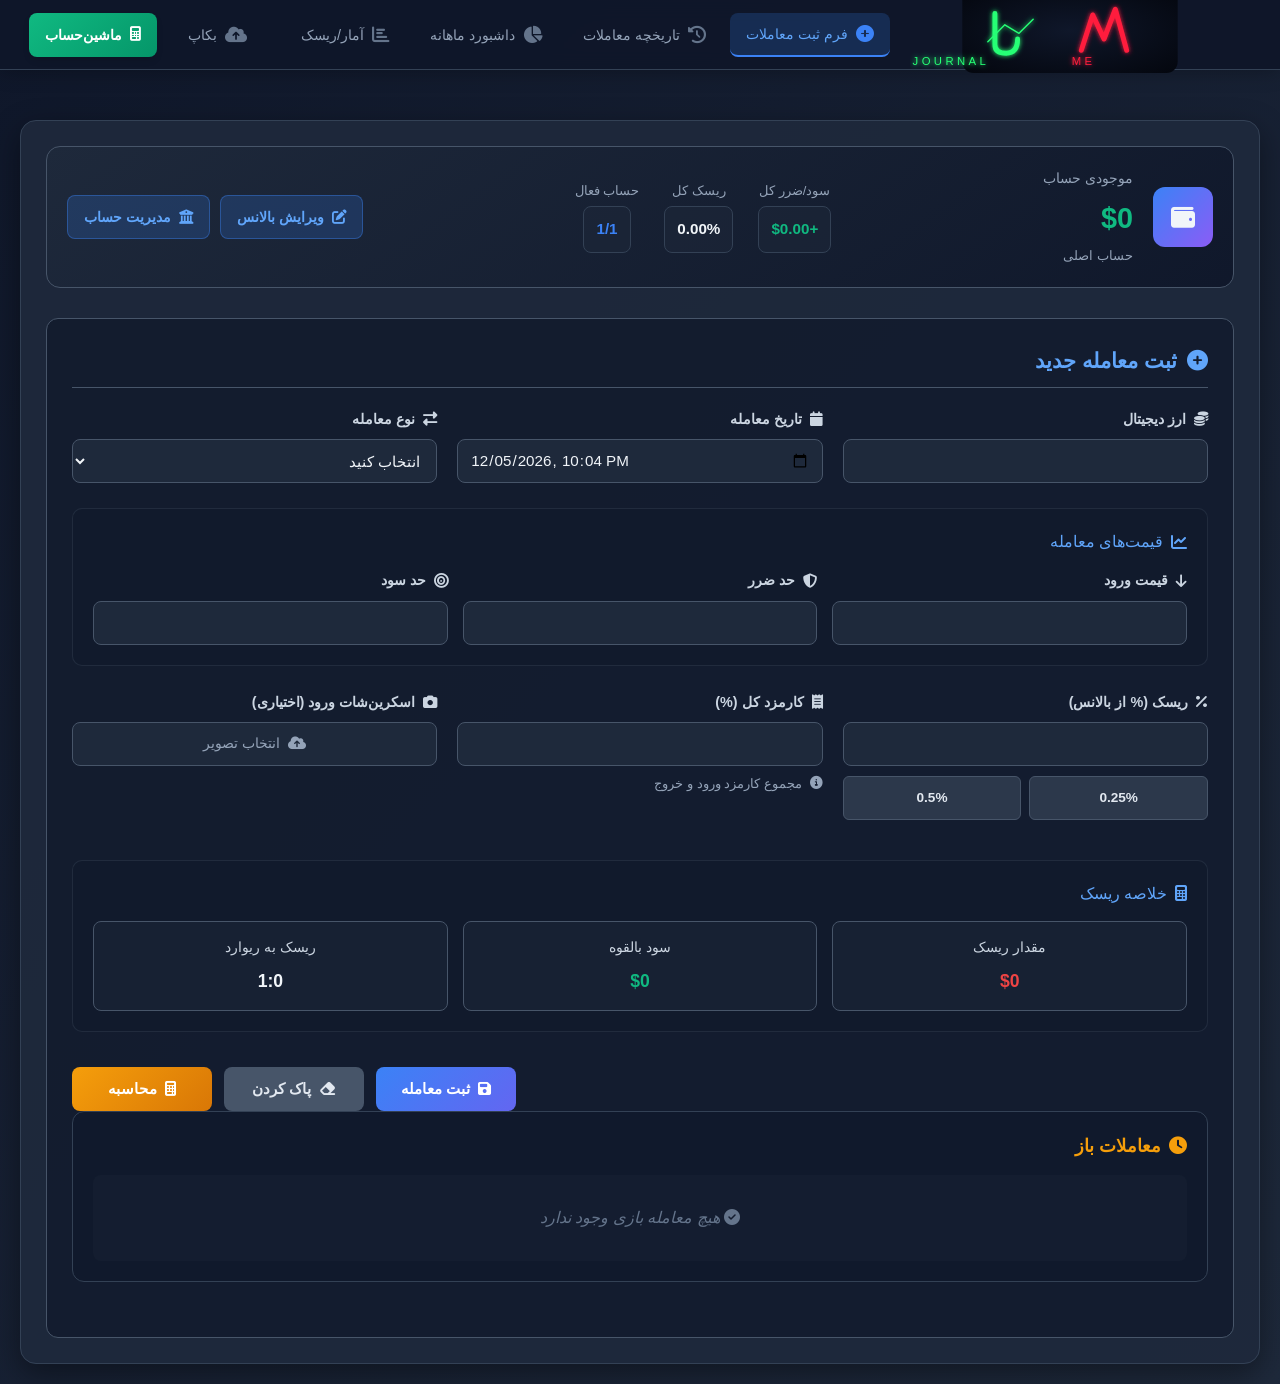
==== commit 9daec67b: "Update index.html" ====
--- a/index.html
+++ b/index.html
@@ -3,11 +3,11 @@
 <head>
     <meta charset="UTF-8">
     <meta name="viewport" content="width=device-width, initial-scale=1.0, maximum-scale=1.0, user-scalable=yes">
-    <title>Crypto Journal</title>
+    <title>JournalMe</title>
 
     <!-- Apple Web App Mode -->
     <meta name="apple-mobile-web-app-capable" content="yes">
-    <meta name="apple-mobile-web-app-title" content="Crypto Journal">
+    <meta name="apple-mobile-web-app-title" content="JournalMe">
     <meta name="apple-mobile-web-app-status-bar-style" content="black-translucent">
 
     <!-- Apple Touch Icon -->
@@ -20,7 +20,7 @@
     <!-- Safari theme -->
     <meta name="theme-color" content="#0f172a">
 
-    <!-- Font Awesome 6 -->
+    <!-- Font Awesome -->
     <link rel="stylesheet" href="https://cdnjs.cloudflare.com/ajax/libs/font-awesome/6.4.0/css/all.min.css">
     
     <!-- کتابخانه Chart.js برای نمودار -->
@@ -255,20 +255,125 @@
     
     <!-- ساختار اصلی با Toolbar -->
     <div class="app-wrapper">
-        <!-- Toolbar بالا -->
-        <div class="toolbar">
-            <div class="toolbar-header">
-                <div class="toolbar-logo">
-                    <!-- گزینه ۱: نمودار خطی (پیشنهادی) -->
-                    <i class="fas fa-chart-line" style="color: #60a5fa; font-size: 1.8rem;"></i>
-                    
-                    <!-- گزینه ۲: آیکون سکه (همون قبلی) - اگه خواستی اینو فعال کن و خط بالا رو غیرفعال -->
-                    <!-- <i class="fas fa-coins" style="color: #fbbf24; font-size: 1.8rem;"></i> -->
-                    
-                    <!-- گزینه ۳: آیکون کتاب/ژورنال -->
-                    <!-- <i class="fas fa-book-open" style="color: #60a5fa; font-size: 1.8rem;"></i> -->
-                </div>
-                <div class="toolbar-title">Crypto Journal</div>
+        <!-- Toolbar بالا - عریض‌تر شده -->
+        <div class="toolbar" style="padding: 0 50px;">
+            <div class="toolbar-header" style="min-width: 300px;">
+                <!-- لوگوی SVG با سایز بزرگتر و اصلاح شده -->
+                <div class="custom-logo" style="margin-left: 20px;">
+                    <svg width="320" height="85" viewBox="0 0 760 300" fill="none" xmlns="http://www.w3.org/2000/svg">
+                        <defs>
+                            <!-- Background -->
+                            <radialGradient id="bg" cx="50%" cy="50%" r="80%">
+                                <stop offset="0%" stop-color="#0F172A"/>
+                                <stop offset="100%" stop-color="#02040A"/>
+                            </radialGradient>
+
+                            <!-- Neon Green -->
+                            <linearGradient id="greenGrad" x1="0" y1="0" x2="0" y2="200">
+                                <stop offset="0%" stop-color="#66FF33">
+                                    <animate attributeName="stop-color"
+                                        values="#66FF33;#00FF99;#66FF33"
+                                        dur="4s" repeatCount="indefinite"/>
+                                </stop>
+                                <stop offset="100%" stop-color="#00FF99"/>
+                            </linearGradient>
+
+                            <!-- Neon Red -->
+                            <linearGradient id="redGrad" x1="0" y1="0" x2="0" y2="200">
+                                <stop offset="0%" stop-color="#FF4D4D">
+                                    <animate attributeName="stop-color"
+                                        values="#FF4D4D;#FF0033;#FF4D4D"
+                                        dur="4s" repeatCount="indefinite"/>
+                                </stop>
+                                <stop offset="100%" stop-color="#FF0033"/>
+                            </linearGradient>
+
+                            <!-- Strong Glow -->
+                            <filter id="glow" x="-200%" y="-200%" width="400%" height="400%">
+                                <feGaussianBlur stdDeviation="10" result="blur"/>
+                                <feMerge>
+                                    <feMergeNode in="blur"/>
+                                    <feMergeNode in="SourceGraphic"/>
+                                </feMerge>
+                            </filter>
+                        </defs>
+
+                        <!-- Background -->
+                        <rect width="760" height="300" rx="40" fill="url(#bg)"/>
+
+                        <!-- Animated Market Line -->
+                        <path d="M90 190 
+                               L150 130 
+                               L200 160 
+                               L260 100 
+                               L320 150 
+                               L380 110"
+                            stroke="url(#greenGrad)"
+                            stroke-width="5"
+                            stroke-linecap="round"
+                            stroke-linejoin="round"
+                            filter="url(#glow)"
+                            stroke-dasharray="500"
+                            stroke-dashoffset="500">
+                            <animate attributeName="stroke-dashoffset"
+                                from="500" to="0"
+                                dur="3s"
+                                repeatCount="indefinite"/>
+                        </path>
+
+                        <!-- J - اصلاح شده برای هم‌ترازی با متن -->
+                        <path d="M115 90 
+                               V200 
+                               Q115 230 155 230 
+                               Q195 230 195 180"
+                            stroke="url(#greenGrad)"
+                            stroke-width="16"
+                            stroke-linecap="round"
+                            stroke-linejoin="round"
+                            filter="url(#glow)">
+                            <animate attributeName="stroke-width"
+                                values="16;18;16"
+                                dur="2s"
+                                repeatCount="indefinite"/>
+                        </path>
+
+                        <!-- M -->
+                        <path d="M420 220 
+                               L460 95 
+                               L500 180 
+                               L540 75 
+                               L580 220"
+                            stroke="url(#redGrad)"
+                            stroke-width="16"
+                            stroke-linecap="round"
+                            stroke-linejoin="round"
+                            filter="url(#glow)">
+                            <animate attributeName="stroke-width"
+                                values="16;18;16"
+                                dur="2s"
+                                repeatCount="indefinite"/>
+                        </path>
+
+                        <!-- Brand Text - اصلاح شده برای هم‌ترازی با حرف J -->
+                        <text x="95" y="270"
+                            font-family="Helvetica, Arial, sans-serif"
+                            font-size="40"
+                            letter-spacing="12"
+                            fill="url(#greenGrad)"
+                            filter="url(#glow)">
+                            JOURNAL
+                        </text>
+
+                        <text x="470" y="270"
+                            font-family="Helvetica, Arial, sans-serif"
+                            font-size="40"
+                            letter-spacing="12"
+                            fill="url(#redGrad)"
+                            filter="url(#glow)">
+                            ME
+                        </text>
+                    </svg>
+                </div>
             </div>
             
             <div class="toolbar-menu">
@@ -829,6 +934,17 @@
                                 </button>
                             </div>
                         </div>
+                        
+                        <!-- خط جدید برای آیدی تلگرام -->
+                        <div style="text-align: center; margin-top: 30px; padding-top: 20px; border-top: 1px solid #334155;">
+                            <p style="color: #94a3b8; font-size: 0.9rem;">
+                                <i class="fas fa-headset" style="color: #60a5fa; margin-left: 5px;"></i>
+                                پشتیبانی: 
+                                <a href="https://t.me/RNik3r" target="_blank" style="color: #60a5fa; text-decoration: none; font-weight: 600;">
+                                    @RNA7600
+                                </a>
+                            </p>
+                        </div>
                     </section>
                 </main>
             </div>
--- a/style.css
+++ b/style.css
@@ -47,26 +47,39 @@
     flex-shrink: 0;
 }
 
-.toolbar-logo {
-    width: 45px;
-    height: 45px;
-    background: linear-gradient(135deg, #3b82f6, #8b5cf6);
-    border-radius: 10px;
-    display: flex;
-    align-items: center;
-    justify-content: center;
-    font-size: 1.3rem;
-    color: white;
-    box-shadow: 0 5px 10px rgba(59, 130, 246, 0.3);
-}
-
-.toolbar-title {
-    font-size: 1.2rem;
-    font-weight: 600;
-    color: #60a5fa;
-    background: linear-gradient(90deg, #60a5fa, #a78bfa);
+/* ===== لوگوی Journal Me (بدون دور) ===== */
+.journalme-logo {
+    display: flex;
+    align-items: center;
+    gap: 5px;
+    cursor: pointer;
+    transition: all 0.3s ease;
+}
+
+.journalme-logo:hover {
+    transform: scale(1.05);
+}
+
+.journal-text {
+    font-family: 'Poppins', 'Montserrat', 'Segoe UI', sans-serif;
+    font-size: 1.8rem;
+    font-weight: 700;
+    background: linear-gradient(135deg, #60a5fa, #3b82f6);
     -webkit-background-clip: text;
     -webkit-text-fill-color: transparent;
+    letter-spacing: 1px;
+    text-shadow: 0 0 10px rgba(59, 130, 246, 0.3);
+}
+
+.me-text {
+    font-family: 'Poppins', 'Montserrat', 'Segoe UI', sans-serif;
+    font-size: 1.8rem;
+    font-weight: 800;
+    background: linear-gradient(135deg, #fbbf24, #f59e0b);
+    -webkit-background-clip: text;
+    -webkit-text-fill-color: transparent;
+    letter-spacing: 1px;
+    text-shadow: 0 0 10px rgba(251, 191, 36, 0.3);
 }
 
 .toolbar-menu {
@@ -195,6 +208,10 @@
     .toolbar-btn {
         min-width: calc(50% - 5px);
         flex: 1;
+    }
+    
+    .journal-text, .me-text {
+        font-size: 1.4rem;
     }
     
     .main-wrapper {
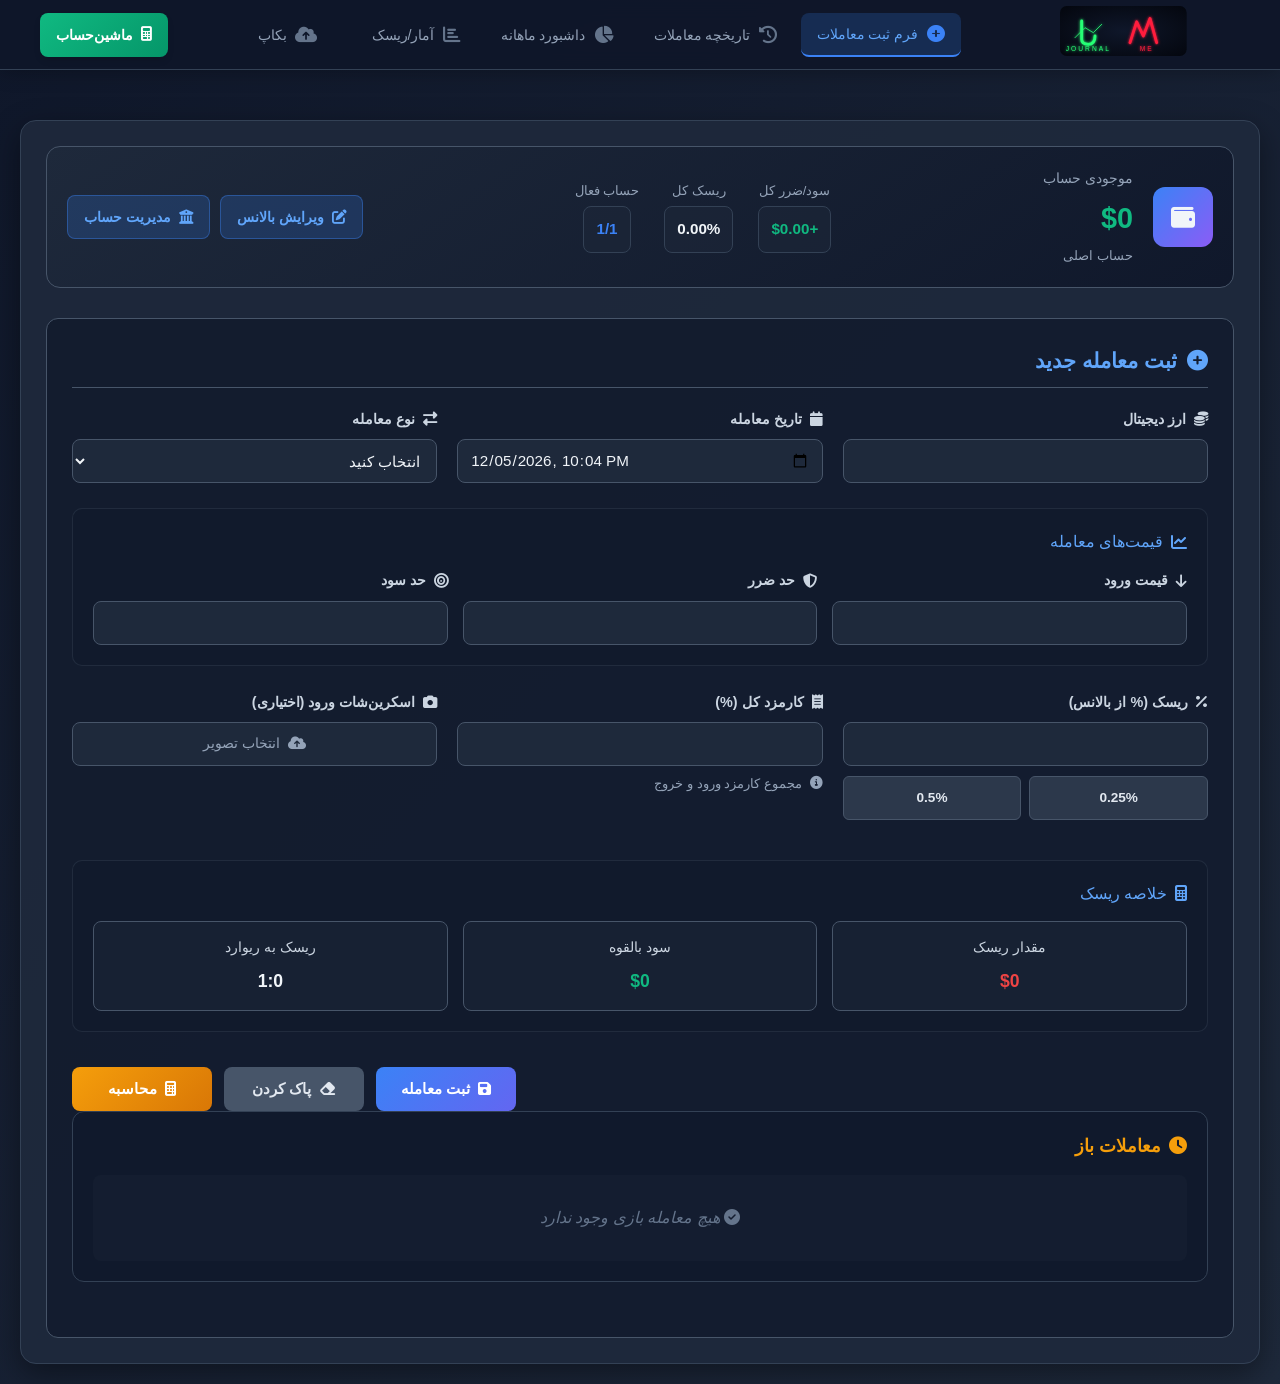
==== commit 16292952: "Update index.html" ====
--- a/index.html
+++ b/index.html
@@ -255,20 +255,18 @@
     
     <!-- ساختار اصلی با Toolbar -->
     <div class="app-wrapper">
-        <!-- Toolbar بالا - عریض‌تر شده -->
-        <div class="toolbar" style="padding: 0 50px;">
-            <div class="toolbar-header" style="min-width: 300px;">
-                <!-- لوگوی SVG با سایز بزرگتر و اصلاح شده -->
-                <div class="custom-logo" style="margin-left: 20px;">
-                    <svg width="320" height="85" viewBox="0 0 760 300" fill="none" xmlns="http://www.w3.org/2000/svg">
+        <!-- Toolbar بالا -->
+        <div class="toolbar" style="padding: 0 40px;">
+            <div class="toolbar-header" style="min-width: 220px;">
+                <!-- لوگوی SVG جدید با سایز 180x50 -->
+                <div class="custom-logo" style="margin-left: 15px;">
+                    <svg width="180" height="50" viewBox="0 0 760 300" fill="none" xmlns="http://www.w3.org/2000/svg" preserveAspectRatio="xMinYMid meet">
                         <defs>
-                            <!-- Background -->
                             <radialGradient id="bg" cx="50%" cy="50%" r="80%">
                                 <stop offset="0%" stop-color="#0F172A"/>
                                 <stop offset="100%" stop-color="#02040A"/>
                             </radialGradient>
 
-                            <!-- Neon Green -->
                             <linearGradient id="greenGrad" x1="0" y1="0" x2="0" y2="200">
                                 <stop offset="0%" stop-color="#66FF33">
                                     <animate attributeName="stop-color"
@@ -278,7 +276,6 @@
                                 <stop offset="100%" stop-color="#00FF99"/>
                             </linearGradient>
 
-                            <!-- Neon Red -->
                             <linearGradient id="redGrad" x1="0" y1="0" x2="0" y2="200">
                                 <stop offset="0%" stop-color="#FF4D4D">
                                     <animate attributeName="stop-color"
@@ -288,7 +285,6 @@
                                 <stop offset="100%" stop-color="#FF0033"/>
                             </linearGradient>
 
-                            <!-- Strong Glow -->
                             <filter id="glow" x="-200%" y="-200%" width="400%" height="400%">
                                 <feGaussianBlur stdDeviation="10" result="blur"/>
                                 <feMerge>
@@ -298,16 +294,14 @@
                             </filter>
                         </defs>
 
-                        <!-- Background -->
                         <rect width="760" height="300" rx="40" fill="url(#bg)"/>
 
-                        <!-- Animated Market Line -->
                         <path d="M90 190 
-                               L150 130 
-                               L200 160 
-                               L260 100 
-                               L320 150 
-                               L380 110"
+                                 L150 130 
+                                 L200 160 
+                                 L260 100 
+                                 L320 150 
+                                 L380 110"
                             stroke="url(#greenGrad)"
                             stroke-width="5"
                             stroke-linecap="round"
@@ -321,11 +315,11 @@
                                 repeatCount="indefinite"/>
                         </path>
 
-                        <!-- J - اصلاح شده برای هم‌ترازی با متن -->
-                        <path d="M115 90 
-                               V200 
-                               Q115 230 155 230 
-                               Q195 230 195 180"
+                        <!-- J -->
+                        <path d="M130 90 
+                                 V200 
+                                 Q130 230 170 230 
+                                 Q210 230 210 180"
                             stroke="url(#greenGrad)"
                             stroke-width="16"
                             stroke-linecap="round"
@@ -339,10 +333,10 @@
 
                         <!-- M -->
                         <path d="M420 220 
-                               L460 95 
-                               L500 180 
-                               L540 75 
-                               L580 220"
+                                 L460 95 
+                                 L500 180 
+                                 L540 75 
+                                 L580 220"
                             stroke="url(#redGrad)"
                             stroke-width="16"
                             stroke-linecap="round"
@@ -354,8 +348,9 @@
                                 repeatCount="indefinite"/>
                         </path>
 
-                        <!-- Brand Text - اصلاح شده برای هم‌ترازی با حرف J -->
-                        <text x="95" y="270"
+                        <!-- Brand Text -->
+                        <text x="170" y="270"
+                            text-anchor="middle"
                             font-family="Helvetica, Arial, sans-serif"
                             font-size="40"
                             letter-spacing="12"
@@ -364,7 +359,8 @@
                             JOURNAL
                         </text>
 
-                        <text x="470" y="270"
+                        <text x="520" y="270"
+                            text-anchor="middle"
                             font-family="Helvetica, Arial, sans-serif"
                             font-size="40"
                             letter-spacing="12"
@@ -934,17 +930,6 @@
                                 </button>
                             </div>
                         </div>
-                        
-                        <!-- خط جدید برای آیدی تلگرام -->
-                        <div style="text-align: center; margin-top: 30px; padding-top: 20px; border-top: 1px solid #334155;">
-                            <p style="color: #94a3b8; font-size: 0.9rem;">
-                                <i class="fas fa-headset" style="color: #60a5fa; margin-left: 5px;"></i>
-                                پشتیبانی: 
-                                <a href="https://t.me/RNik3r" target="_blank" style="color: #60a5fa; text-decoration: none; font-weight: 600;">
-                                    @RNA7600
-                                </a>
-                            </p>
-                        </div>
                     </section>
                 </main>
             </div>
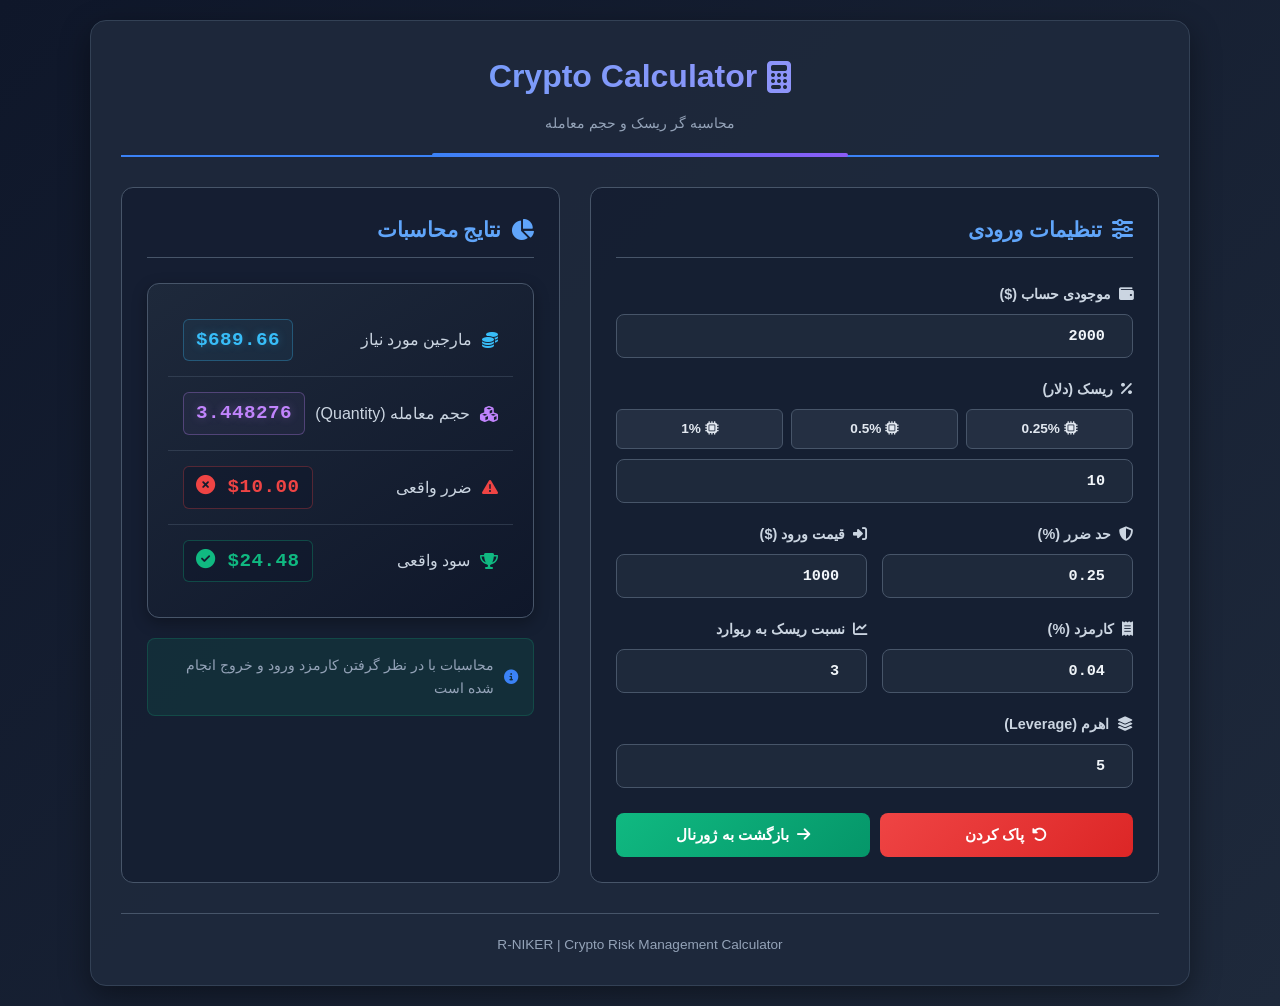
==== commit 2c27639d: "Update index.html" ====
--- a/index.html
+++ b/index.html
@@ -2,941 +2,748 @@
 <html lang="fa" dir="rtl">
 <head>
     <meta charset="UTF-8">
-    <meta name="viewport" content="width=device-width, initial-scale=1.0, maximum-scale=1.0, user-scalable=yes">
-    <title>JournalMe</title>
+    <meta name="viewport" content="width=device-width, initial-scale=1.0">
+    <title>Crypto Calculator</title>
 
     <!-- Apple Web App Mode -->
     <meta name="apple-mobile-web-app-capable" content="yes">
-    <meta name="apple-mobile-web-app-title" content="JournalMe">
+    <meta name="apple-mobile-web-app-title" content="Crypto Journal">
     <meta name="apple-mobile-web-app-status-bar-style" content="black-translucent">
 
-    <!-- Apple Touch Icon -->
+    <!-- Apple Touch Icon (اصلی و مهم) -->
     <link rel="apple-touch-icon" href="apple-touch-icon.png">
 
     <!-- Safari macOS favicon -->
-    <link rel="icon" type="image/svg+xml" href="./icons/favicon.svg">
-    <link rel="icon" type="image/png" sizes="96x96" href="./icons/favicon-96x96.png">
+    <link rel="icon" type="image/svg+xml" href="./ton/favicon.svg">
+    <link rel="icon" type="image/png" sizes="96x96" href="./ton/favicon-96x96.png">
 
     <!-- Safari theme -->
     <meta name="theme-color" content="#0f172a">
 
     <!-- Font Awesome -->
     <link rel="stylesheet" href="https://cdnjs.cloudflare.com/ajax/libs/font-awesome/6.4.0/css/all.min.css">
-    
-    <!-- کتابخانه Chart.js برای نمودار -->
-    <script src="https://cdn.jsdelivr.net/npm/chart.js@4.4.0/dist/chart.umd.min.js"></script>
-    
-    <!-- کتابخانه JSZip برای کار با فایل‌های ZIP -->
-    <script src="https://cdnjs.cloudflare.com/ajax/libs/jszip/3.10.1/jszip.min.js"></script>
-    
-    <!-- استایل جدا -->
-    <link rel="stylesheet" href="style.css">
+    <style>
+        * {
+            margin: 0;
+            padding: 0;
+            box-sizing: border-box;
+            font-family: 'Segoe UI', Tahoma, Geneva, Verdana, sans-serif;
+        }
+        
+        /* بدنه اصلی */
+        body {
+            background: linear-gradient(135deg, #0f172a 0%, #1e293b 100%);
+            color: #f1f5f9;
+            line-height: 1.6;
+            min-height: 100vh;
+            display: flex;
+            justify-content: center;
+            align-items: center;
+            padding: 20px;
+        }
+        
+        /* کانتینر اصلی */
+        .container {
+            width: 1100px;
+            background-color: rgba(30, 41, 59, 0.95);
+            border-radius: 16px;
+            box-shadow: 0 10px 30px rgba(0, 0, 0, 0.4);
+            padding: 30px;
+            border: 1px solid #334155;
+        }
+        
+        /* هدر */
+        header {
+            text-align: center;
+            margin-bottom: 30px;
+            padding-bottom: 20px;
+            border-bottom: 2px solid #3b82f6;
+            position: relative;
+        }
+        
+        header::after {
+            content: '';
+            position: absolute;
+            bottom: -2px;
+            left: 30%;
+            width: 40%;
+            height: 4px;
+            background: linear-gradient(90deg, #3b82f6, #8b5cf6);
+            border-radius: 2px;
+        }
+        
+        h1 {
+            color: #60a5fa;
+            font-size: 2rem;
+            margin-bottom: 10px;
+            background: linear-gradient(90deg, #60a5fa, #a78bfa);
+            -webkit-background-clip: text;
+            -webkit-text-fill-color: transparent;
+            display: flex;
+            align-items: center;
+            justify-content: center;
+            gap: 10px;
+        }
+        
+        .subtitle {
+            color: #94a3b8;
+            font-size: 0.9rem;
+        }
+        
+        /* محتوای اصلی */
+        .main-content {
+            display: flex;
+            gap: 30px;
+        }
+        
+        /* بخش ورودی‌ها */
+        .inputs-section {
+            flex: 1.2;
+            background: rgba(15, 23, 42, 0.5);
+            border-radius: 12px;
+            padding: 25px;
+            border: 1px solid #475569;
+        }
+        
+        /* بخش نتایج */
+        .results-section {
+            flex: 0.9;
+            background: rgba(15, 23, 42, 0.5);
+            border-radius: 12px;
+            padding: 25px;
+            border: 1px solid #475569;
+            display: flex;
+            flex-direction: column;
+        }
+        
+        .section-title {
+            color: #60a5fa;
+            font-size: 1.3rem;
+            margin-bottom: 25px;
+            padding-bottom: 10px;
+            border-bottom: 1px solid #475569;
+            display: flex;
+            align-items: center;
+            gap: 10px;
+        }
+        
+        /* فرم ورودی */
+        .input-group {
+            margin-bottom: 20px;
+        }
+        
+        label {
+            display: flex;
+            align-items: center;
+            gap: 8px;
+            margin-bottom: 8px;
+            color: #cbd5e1;
+            font-weight: 600;
+            font-size: 0.9rem;
+        }
+        
+        input {
+            width: 100%;
+            padding: 12px;
+            background-color: #1e293b;
+            border: 1px solid #475569;
+            border-radius: 8px;
+            font-size: 0.95rem;
+            color: #f1f5f9;
+            transition: all 0.3s;
+            height: 44px;
+        }
+        
+        input:focus {
+            outline: none;
+            border-color: #3b82f6;
+            box-shadow: 0 0 0 3px rgba(59, 130, 246, 0.2);
+        }
+        
+        input[type="number"] {
+            font-family: 'Courier New', monospace;
+            font-weight: 600;
+            direction: ltr;
+            text-align: right;
+        }
+        
+        /* ردیف دو ستونی */
+        .row {
+            display: flex;
+            gap: 15px;
+            margin-bottom: 20px;
+        }
+        
+        .row .input-group {
+            flex: 1;
+            margin-bottom: 0;
+        }
+        
+        /* دکمه‌های ریسک */
+        .risk-buttons {
+            display: flex;
+            gap: 8px;
+            margin-top: 8px;
+        }
+        
+        .risk-btn {
+            flex: 1;
+            padding: 10px;
+            background: rgba(71, 85, 105, 0.3);
+            border: 1px solid #475569;
+            border-radius: 6px;
+            color: #e2e8f0;
+            cursor: pointer;
+            font-size: 0.85rem;
+            font-weight: 600;
+            transition: all 0.2s;
+            height: 40px;
+        }
+        
+        .risk-btn:hover {
+            background: rgba(59, 130, 246, 0.3);
+            border-color: #3b82f6;
+            transform: translateY(-2px);
+        }
+        
+        /* دکمه‌های عملیات */
+        .action-buttons {
+            display: flex;
+            gap: 10px;
+            margin-top: 25px;
+        }
+        
+        .btn {
+            flex: 1;
+            padding: 12px;
+            border: none;
+            border-radius: 8px;
+            font-size: 0.95rem;
+            font-weight: 600;
+            cursor: pointer;
+            transition: all 0.3s;
+            display: flex;
+            align-items: center;
+            justify-content: center;
+            gap: 8px;
+            height: 44px;
+        }
+        
+        .btn-primary {
+            background: linear-gradient(135deg, #3b82f6, #6366f1);
+            color: white;
+        }
+        
+        .btn-primary:hover {
+            background: linear-gradient(135deg, #2563eb, #4f46e5);
+            transform: translateY(-2px);
+            box-shadow: 0 5px 15px rgba(59, 130, 246, 0.3);
+        }
+        
+        .btn-danger {
+            background: linear-gradient(135deg, #ef4444, #dc2626);
+            color: white;
+        }
+        
+        .btn-danger:hover {
+            background: linear-gradient(135deg, #dc2626, #b91c1c);
+            transform: translateY(-2px);
+            box-shadow: 0 5px 15px rgba(239, 68, 68, 0.3);
+        }
+        
+        .btn-success {
+            background: linear-gradient(135deg, #10b981, #059669);
+            color: white;
+        }
+        
+        .btn-success:hover {
+            background: linear-gradient(135deg, #059669, #047857);
+            transform: translateY(-2px);
+            box-shadow: 0 5px 15px rgba(16, 185, 129, 0.3);
+        }
+        
+        /* کارت نتایج */
+        .result-card {
+            background: linear-gradient(145deg, #1e293b, #0f172a);
+            border-radius: 12px;
+            padding: 20px;
+            border: 1px solid #475569;
+            box-shadow: 0 5px 15px rgba(0, 0, 0, 0.3);
+        }
+        
+        .result-item {
+            display: flex;
+            justify-content: space-between;
+            align-items: center;
+            padding: 15px;
+            border-bottom: 1px solid rgba(71, 85, 105, 0.5);
+        }
+        
+        .result-item:last-child {
+            border-bottom: none;
+        }
+        
+        .result-label {
+            color: #cbd5e1;
+            font-size: 1rem;
+            display: flex;
+            align-items: center;
+            gap: 10px;
+        }
+        
+        .result-value {
+            font-family: 'Courier New', monospace;
+            font-weight: 800;
+            font-size: 1.2rem;
+            direction: ltr;
+            text-align: left;
+            transition: all 0.3s ease;
+            padding: 5px 12px;
+            border-radius: 6px;
+            background: rgba(15, 23, 42, 0.5);
+            letter-spacing: 0.5px;
+        }
+        
+        /* رنگ‌های مختلف برای نتایج */
+        .profit {
+            color: #10b981;
+            border: 1px solid rgba(16, 185, 129, 0.3);
+        }
+        
+        .loss {
+            color: #ef4444;
+            border: 1px solid rgba(239, 68, 68, 0.3);
+        }
+        
+        /* رنگ آبی الکتریک برای مارجین */
+        .margin-blue {
+            color: #38bdf8;
+            border: 1px solid rgba(56, 189, 248, 0.3);
+            text-shadow: 0 0 10px rgba(56, 189, 248, 0.3);
+            background: rgba(56, 189, 248, 0.05);
+        }
+        
+        /* رنگ بنفش برای حجم معامله */
+        .quantity-purple {
+            color: #c084fc;
+            border: 1px solid rgba(192, 132, 252, 0.3);
+            text-shadow: 0 0 10px rgba(192, 132, 252, 0.3);
+            background: rgba(192, 132, 252, 0.05);
+        }
+        
+        /* انیمیشن تغییر اعداد */
+        @keyframes fadeChange {
+            0% { opacity: 0.5; transform: scale(0.95); }
+            50% { opacity: 1; transform: scale(1.05); }
+            100% { opacity: 1; transform: scale(1); }
+        }
+        
+        .value-animate {
+            animation: fadeChange 0.3s ease;
+        }
+        
+        /* Glow پویا */
+        .glow-profit {
+            box-shadow: 0 0 15px #10b981;
+        }
+        
+        .glow-loss {
+            box-shadow: 0 0 15px #ef4444;
+        }
+        
+        .glow-blue {
+            box-shadow: 0 0 15px #38bdf8;
+        }
+        
+        .glow-purple {
+            box-shadow: 0 0 15px #c084fc;
+        }
+        
+        /* آیکون‌ها */
+        .icon {
+            font-size: 1.1rem;
+        }
+        
+        /* فوتر */
+        footer {
+            text-align: center;
+            margin-top: 30px;
+            padding-top: 20px;
+            border-top: 1px solid #475569;
+            color: #94a3b8;
+            font-size: 0.85rem;
+        }
+        
+        /* دکمه برگشت به ژورنال */
+        .back-link {
+            display: inline-flex;
+            align-items: center;
+            gap: 8px;
+            color: #94a3b8;
+            text-decoration: none;
+            font-size: 0.9rem;
+            transition: color 0.2s;
+            margin-bottom: 20px;
+        }
+        
+        .back-link:hover {
+            color: #60a5fa;
+        }
+        
+        .back-link i {
+            font-size: 1rem;
+        }
+    </style>
 </head>
 <body>
-    <!-- مودال نمایش تصویر بزرگ -->
-    <div id="imageModal" class="image-modal" onclick="closeImageModal()">
-        <div class="image-modal-close" onclick="closeImageModal()">
-            <i class="fas fa-times"></i>
-        </div>
-        <div class="image-modal-content">
-            <img id="fullSizeImage" src="" alt="تصویر بزرگ">
-        </div>
-    </div>
-    
-    <!-- مودال جزئیات معامله -->
-    <div id="detailsModal" class="details-modal">
-        <div class="details-modal-content">
-            <h3>
-                <i class="fas fa-chart-line"></i>
-                جزئیات معامله
-            </h3>
-            
-            <div class="details-grid">
-                <div class="detail-item">
-                    <span class="detail-label">ارز دیجیتال</span>
-                    <div class="detail-value" id="detail-symbol">BTC</div>
+    <div class="container">
+        <header>
+            <h1>
+                <i class="fas fa-calculator"></i>
+                Crypto Calculator
+            </h1>
+            <p class="subtitle">محاسبه گر ریسک و حجم معامله</p>
+        </header>
+        
+        <div class="main-content">
+            <!-- بخش ورودی‌ها -->
+            <div class="inputs-section">
+                <h2 class="section-title">
+                    <i class="fas fa-sliders-h"></i>
+                    تنظیمات ورودی
+                </h2>
+                
+                <div class="input-group">
+                    <label>
+                        <i class="fas fa-wallet"></i>
+                        موجودی حساب ($)
+                    </label>
+                    <input type="number" id="capital" value="2000" step="0.01" min="0">
                 </div>
-                <div class="detail-item">
-                    <span class="detail-label">نوع معامله</span>
-                    <div class="detail-value" id="detail-type">لانگ</div>
+                
+                <div class="input-group">
+                    <label>
+                        <i class="fas fa-percentage"></i>
+                        ریسک (دلار)
+                    </label>
+                    <div class="risk-buttons">
+                        <button class="risk-btn" onclick="setRiskPercent(0.25)">
+                            <i class="fas fa-microchip"></i> 0.25%
+                        </button>
+                        <button class="risk-btn" onclick="setRiskPercent(0.5)">
+                            <i class="fas fa-microchip"></i> 0.5%
+                        </button>
+                        <button class="risk-btn" onclick="setRiskPercent(1)">
+                            <i class="fas fa-microchip"></i> 1%
+                        </button>
+                    </div>
+                    <input type="number" id="risk" value="10" step="0.01" min="0" style="margin-top: 10px;">
                 </div>
-                <div class="detail-item">
-                    <span class="detail-label">تاریخ معامله</span>
-                    <div class="detail-value" id="detail-date">1402/10/15 - 14:30</div>
+                
+                <div class="row">
+                    <div class="input-group">
+                        <label>
+                            <i class="fas fa-shield-alt"></i>
+                            حد ضرر (%)
+                        </label>
+                        <input type="number" id="stop" value="0.25" step="0.01" min="0">
+                    </div>
+                    
+                    <div class="input-group">
+                        <label>
+                            <i class="fas fa-sign-in-alt"></i>
+                            قیمت ورود ($)
+                        </label>
+                        <input type="number" id="entry" value="1000" step="0.01" min="0">
+                    </div>
                 </div>
-                <div class="detail-item">
-                    <span class="detail-label">وضعیت</span>
-                    <div class="detail-value" id="detail-status">باز</div>
+                
+                <div class="row">
+                    <div class="input-group">
+                        <label>
+                            <i class="fas fa-receipt"></i>
+                            کارمزد (%)
+                        </label>
+                        <input type="number" id="fee" value="0.04" step="0.001" min="0">
+                    </div>
+                    
+                    <div class="input-group">
+                        <label>
+                            <i class="fas fa-chart-line"></i>
+                            نسبت ریسک به ریوارد
+                        </label>
+                        <input type="number" id="rr" value="3" step="0.1" min="0">
+                    </div>
+                </div>
+                
+                <div class="input-group">
+                    <label>
+                        <i class="fas fa-layer-group"></i>
+                        اهرم (Leverage)
+                    </label>
+                    <input type="number" id="leverage" value="5" step="1" min="1">
+                </div>
+                
+                <div class="action-buttons">
+                    <button class="btn btn-danger" onclick="resetAll()">
+                        <i class="fas fa-undo-alt"></i>
+                        پاک کردن
+                    </button>
+                    <button class="btn btn-success" onclick="goToJournal()">
+                        <i class="fas fa-arrow-right"></i>
+                        بازگشت به ژورنال
+                    </button>
                 </div>
             </div>
             
-            <div class="detail-section">
-                <div class="detail-section-title">
-                    <i class="fas fa-chart-area"></i>
-                    قیمت‌ها
+            <!-- بخش نتایج -->
+            <div class="results-section">
+                <h2 class="section-title">
+                    <i class="fas fa-chart-pie"></i>
+                    نتایج محاسبات
+                </h2>
+                
+                <div class="result-card">
+                    <div class="result-item">
+                        <span class="result-label">
+                            <i class="fas fa-coins" style="color: #38bdf8;"></i>
+                            مارجین مورد نیاز
+                        </span>
+                        <span class="result-value margin-blue" id="margin-value">$0.00</span>
+                    </div>
+                    
+                    <div class="result-item">
+                        <span class="result-label">
+                            <i class="fas fa-cubes" style="color: #c084fc;"></i>
+                            حجم معامله (Quantity)
+                        </span>
+                        <span class="result-value quantity-purple" id="quantity-value">0.000000</span>
+                    </div>
+                    
+                    <div class="result-item">
+                        <span class="result-label">
+                            <i class="fas fa-exclamation-triangle" style="color: #ef4444;"></i>
+                            ضرر واقعی
+                        </span>
+                        <span class="result-value loss" id="loss-value">
+                            <i class="fas fa-times-circle"></i> $0.00
+                        </span>
+                    </div>
+                    
+                    <div class="result-item">
+                        <span class="result-label">
+                            <i class="fas fa-trophy" style="color: #10b981;"></i>
+                            سود واقعی
+                        </span>
+                        <span class="result-value profit" id="profit-value">
+                            <i class="fas fa-check-circle"></i> $0.00
+                        </span>
+                    </div>
                 </div>
-                <div class="details-grid">
-                    <div class="detail-item">
-                        <span class="detail-label">قیمت ورود</span>
-                        <div class="detail-value price" id="detail-entry">90075</div>
-                    </div>
-                    <div class="detail-item">
-                        <span class="detail-label">حد ضرر</span>
-                        <div class="detail-value price" id="detail-sl">89861</div>
-                    </div>
-                    <div class="detail-item">
-                        <span class="detail-label">حد سود</span>
-                        <div class="detail-value price" id="detail-tp">90715</div>
-                    </div>
-                    <div class="detail-item" id="detail-closed-price-container" style="display: none;">
-                        <span class="detail-label">قیمت بسته شدن</span>
-                        <div class="detail-value price" id="detail-closed-price">-</div>
-                    </div>
+                
+                <!-- اطلاعات اضافی -->
+                <div style="margin-top: 20px; padding: 15px; background: rgba(16, 185, 129, 0.1); border-radius: 8px; border: 1px solid rgba(16, 185, 129, 0.2);">
+                    <p style="display: flex; align-items: center; gap: 10px; color: #94a3b8; font-size: 0.9rem;">
+                        <i class="fas fa-info-circle" style="color: #3b82f6;"></i>
+                        محاسبات با در نظر گرفتن کارمزد ورود و خروج انجام شده است
+                    </p>
                 </div>
             </div>
-            
-            <div class="detail-section">
-                <div class="detail-section-title">
-                    <i class="fas fa-calculator"></i>
-                    محاسبات ریسک
-                </div>
-                <div class="details-grid">
-                    <div class="detail-item">
-                        <span class="detail-label">ریسک (% از بالانس)</span>
-                        <div class="detail-value" id="detail-risk-percent">0.5%</div>
-                    </div>
-                    <div class="detail-item">
-                        <span class="detail-label">مقدار ریسک ($)</span>
-                        <div class="detail-value" id="detail-risk-amount">$7.50</div>
-                    </div>
-                    <div class="detail-item">
-                        <span class="detail-label">اندازه پوزیشن</span>
-                        <div class="detail-value" id="detail-position-size">0.0234</div>
-                    </div>
-                    <div class="detail-item">
-                        <span class="detail-label">ریسک به ریوارد</span>
-                        <div class="detail-value" id="detail-rr">1:1.5</div>
-                    </div>
-                </div>
-            </div>
-            
-            <div class="detail-section" id="detail-fee-section">
-                <div class="detail-section-title">
-                    <i class="fas fa-receipt"></i>
-                    کارمزد
-                </div>
-                <div class="details-grid">
-                    <div class="detail-item">
-                        <span class="detail-label">کارمزد ورود</span>
-                        <div class="detail-value" id="detail-fee-entry">$0.00</div>
-                    </div>
-                    <div class="detail-item">
-                        <span class="detail-label">کارمزد خروج</span>
-                        <div class="detail-value" id="detail-fee-exit">$0.00</div>
-                    </div>
-                    <div class="detail-item">
-                        <span class="detail-label">کل کارمزد</span>
-                        <div class="detail-value" id="detail-total-fee">$0.00</div>
-                    </div>
-                </div>
-            </div>
-            
-            <div class="detail-section" id="detail-screenshot-section">
-                <div class="detail-section-title">
-                    <i class="fas fa-camera"></i>
-                    اسکرین‌شات‌ها
-                </div>
-                <div class="screenshot-gallery">
-                    <div class="screenshot-item">
-                        <h4>اسکرین‌شات ورود</h4>
-                        <div id="detail-screenshot-entry-container">
-                            <img id="detail-screenshot-entry" class="screenshot-image" src="" alt="اسکرین‌شات ورود" style="display: none;" onclick="openImageModal(this.src)">
-                            <div id="detail-screenshot-entry-placeholder" class="no-screenshot">اسکرین‌شاتی وجود ندارد</div>
-                        </div>
-                    </div>
-                    <div class="screenshot-item">
-                        <h4>اسکرین‌شات خروج</h4>
-                        <div id="detail-screenshot-exit-container">
-                            <img id="detail-screenshot-exit" class="screenshot-image" src="" alt="اسکرین‌شات خروج" style="display: none;" onclick="openImageModal(this.src)">
-                            <div id="detail-screenshot-exit-placeholder" class="no-screenshot">اسکرین‌شاتی وجود ندارد</div>
-                        </div>
-                    </div>
-                </div>
-            </div>
-            
-            <div class="detail-section" id="detail-result-section" style="display: none;">
-                <div class="detail-section-title">
-                    <i class="fas fa-coins"></i>
-                    نتیجه معامله
-                </div>
-                <div class="details-grid">
-                    <div class="detail-item">
-                        <span class="detail-label">سود/ضرر خام</span>
-                        <div class="detail-value" id="detail-gross-pnl">+$12.50</div>
-                    </div>
-                    <div class="detail-item">
-                        <span class="detail-label">کارمزد کسر شده</span>
-                        <div class="detail-value" id="detail-fee-deducted">$0.00</div>
-                    </div>
-                    <div class="detail-item">
-                        <span class="detail-label">سود/ضرر خالص</span>
-                        <div class="detail-value" id="detail-net-pnl">+$12.50</div>
-                    </div>
-                    <div class="detail-item">
-                        <span class="detail-label">تاریخ بسته شدن</span>
-                        <div class="detail-value" id="detail-closed-date">1402/10/16 - 09:45</div>
-                    </div>
-                </div>
-            </div>
-            
-            <div class="details-modal-buttons">
-                <button type="button" class="btn-secondary" onclick="closeDetailsModal()">
-                    <i class="fas fa-times"></i> بستن
-                </button>
-            </div>
         </div>
-    </div>
-    
-    <!-- مودال بستن معامله -->
-    <div id="closeTradeModal" class="close-modal">
-        <div class="close-modal-content">
-            <h3>
-                <i class="fas fa-check-circle"></i> بستن معامله
-            </h3>
-            
-            <div class="modal-input-group">
-                <label class="modal-label">
-                    <i class="fas fa-dollar-sign"></i>
-                    قیمت بسته شدن
-                </label>
-                <input type="text" id="closePriceInput" class="modal-input">
-            </div>
-            
-            <div class="screenshot-upload" id="closeScreenshotUpload" onclick="document.getElementById('closeScreenshotFile').click()">
-                <i class="fas fa-camera"></i>
-                <span>آپلود اسکرین‌شات خروج</span>
-                <input type="file" id="closeScreenshotFile" accept="image/*" style="display: none;" onchange="previewCloseScreenshot(this)">
-            </div>
-            
-            <img id="closeScreenshotPreview" class="close-preview" src="" alt="پیش‌نمایش">
-            
-            <div class="screenshot-remove-wrapper">
-                <span class="screenshot-remove" id="closeScreenshotRemove" onclick="removeCloseScreenshot()">
-                    <i class="fas fa-times"></i> حذف تصویر
-                </span>
-            </div>
-            
-            <div class="modal-buttons">
-                <button type="button" class="modal-btn modal-btn-secondary" onclick="closeCloseModal()">
-                    <i class="fas fa-times"></i> انصراف
-                </button>
-                <button type="button" class="modal-btn modal-btn-success" onclick="confirmCloseTrade()">
-                    <i class="fas fa-check"></i> تایید و بستن
-                </button>
-            </div>
-        </div>
-    </div>
-    
-    <!-- المان نمایش پیشرفت بارگذاری پشتیبان -->
-    <div id="backupProgress" class="backup-progress">
-        <div class="progress-bar-container">
-            <div id="progressBar" class="progress-bar"></div>
-        </div>
-        <div id="progressText" class="progress-text">در حال آماده‌سازی...</div>
-        <div id="progressStatus" class="backup-status"></div>
-    </div>
-    
-    <!-- دکمه لغو عملیات -->
-    <div class="cancel-import-container">
-        <button class="btn-warning" onclick="cancelImport()" id="cancelImportBtn">
-            <i class="fas fa-times"></i> لغو عملیات
-        </button>
-    </div>
-    
-    <!-- ساختار اصلی با Toolbar -->
-    <div class="app-wrapper">
-        <!-- Toolbar بالا -->
-        <div class="toolbar" style="padding: 0 40px;">
-            <div class="toolbar-header" style="min-width: 220px;">
-                <!-- لوگوی SVG جدید با سایز 180x50 -->
-                <div class="custom-logo" style="margin-left: 15px;">
-                    <svg width="180" height="50" viewBox="0 0 760 300" fill="none" xmlns="http://www.w3.org/2000/svg" preserveAspectRatio="xMinYMid meet">
-                        <defs>
-                            <radialGradient id="bg" cx="50%" cy="50%" r="80%">
-                                <stop offset="0%" stop-color="#0F172A"/>
-                                <stop offset="100%" stop-color="#02040A"/>
-                            </radialGradient>
-
-                            <linearGradient id="greenGrad" x1="0" y1="0" x2="0" y2="200">
-                                <stop offset="0%" stop-color="#66FF33">
-                                    <animate attributeName="stop-color"
-                                        values="#66FF33;#00FF99;#66FF33"
-                                        dur="4s" repeatCount="indefinite"/>
-                                </stop>
-                                <stop offset="100%" stop-color="#00FF99"/>
-                            </linearGradient>
-
-                            <linearGradient id="redGrad" x1="0" y1="0" x2="0" y2="200">
-                                <stop offset="0%" stop-color="#FF4D4D">
-                                    <animate attributeName="stop-color"
-                                        values="#FF4D4D;#FF0033;#FF4D4D"
-                                        dur="4s" repeatCount="indefinite"/>
-                                </stop>
-                                <stop offset="100%" stop-color="#FF0033"/>
-                            </linearGradient>
-
-                            <filter id="glow" x="-200%" y="-200%" width="400%" height="400%">
-                                <feGaussianBlur stdDeviation="10" result="blur"/>
-                                <feMerge>
-                                    <feMergeNode in="blur"/>
-                                    <feMergeNode in="SourceGraphic"/>
-                                </feMerge>
-                            </filter>
-                        </defs>
-
-                        <rect width="760" height="300" rx="40" fill="url(#bg)"/>
-
-                        <path d="M90 190 
-                                 L150 130 
-                                 L200 160 
-                                 L260 100 
-                                 L320 150 
-                                 L380 110"
-                            stroke="url(#greenGrad)"
-                            stroke-width="5"
-                            stroke-linecap="round"
-                            stroke-linejoin="round"
-                            filter="url(#glow)"
-                            stroke-dasharray="500"
-                            stroke-dashoffset="500">
-                            <animate attributeName="stroke-dashoffset"
-                                from="500" to="0"
-                                dur="3s"
-                                repeatCount="indefinite"/>
-                        </path>
-
-                        <!-- J -->
-                        <path d="M130 90 
-                                 V200 
-                                 Q130 230 170 230 
-                                 Q210 230 210 180"
-                            stroke="url(#greenGrad)"
-                            stroke-width="16"
-                            stroke-linecap="round"
-                            stroke-linejoin="round"
-                            filter="url(#glow)">
-                            <animate attributeName="stroke-width"
-                                values="16;18;16"
-                                dur="2s"
-                                repeatCount="indefinite"/>
-                        </path>
-
-                        <!-- M -->
-                        <path d="M420 220 
-                                 L460 95 
-                                 L500 180 
-                                 L540 75 
-                                 L580 220"
-                            stroke="url(#redGrad)"
-                            stroke-width="16"
-                            stroke-linecap="round"
-                            stroke-linejoin="round"
-                            filter="url(#glow)">
-                            <animate attributeName="stroke-width"
-                                values="16;18;16"
-                                dur="2s"
-                                repeatCount="indefinite"/>
-                        </path>
-
-                        <!-- Brand Text -->
-                        <text x="170" y="270"
-                            text-anchor="middle"
-                            font-family="Helvetica, Arial, sans-serif"
-                            font-size="40"
-                            letter-spacing="12"
-                            fill="url(#greenGrad)"
-                            filter="url(#glow)">
-                            JOURNAL
-                        </text>
-
-                        <text x="520" y="270"
-                            text-anchor="middle"
-                            font-family="Helvetica, Arial, sans-serif"
-                            font-size="40"
-                            letter-spacing="12"
-                            fill="url(#redGrad)"
-                            filter="url(#glow)">
-                            ME
-                        </text>
-                    </svg>
-                </div>
-            </div>
-            
-            <div class="toolbar-menu">
-                <button class="toolbar-btn active" data-section="trade-form" onclick="switchSection('trade-form')">
-                    <i class="fas fa-plus-circle"></i>
-                    <span>فرم ثبت معاملات</span>
-                </button>
-                
-                <button class="toolbar-btn" data-section="history" onclick="switchSection('history')">
-                    <i class="fas fa-history"></i>
-                    <span>تاریخچه معاملات</span>
-                </button>
-                
-                <button class="toolbar-btn" data-section="dashboard" onclick="switchSection('dashboard')">
-                    <i class="fas fa-chart-pie"></i>
-                    <span>داشبورد ماهانه</span>
-                </button>
-                
-                <button class="toolbar-btn" data-section="stats" onclick="switchSection('stats')">
-                    <i class="fas fa-chart-bar"></i>
-                    <span>آمار/ریسک</span>
-                </button>
-                
-                <button class="toolbar-btn" data-section="backup" onclick="switchSection('backup')">
-                    <i class="fas fa-cloud-upload-alt"></i>
-                    <span>بکاپ</span>
-                </button>
-            </div>
-            
-            <div class="toolbar-calculator">
-                <button class="calculator-btn" onclick="window.location.href='calculator/'" title="رفتن به ماشین‌حساب">
-                    <i class="fas fa-calculator"></i>
-                    <span>ماشین‌حساب</span>
-                </button>
-            </div>
-        </div>
-        
-        <!-- محتوای اصلی -->
-        <div class="main-wrapper">
-            <!-- کانتینر اصلی -->
-            <div class="container">
-                <!-- بالانس حساب - فقط در فرم ثبت معامله نمایش داده می‌شود -->
-                <div id="balanceSection" class="balance-container">
-                    <div class="balance-main">
-                        <div class="balance-icon">
-                            <i class="fas fa-wallet"></i>
-                        </div>
-                        <div class="balance-info">
-                            <div class="balance-title">موجودی حساب</div>
-                            <div class="balance-value" id="currentBalance">$0</div>
-                            <div id="currentAccountName">حساب اصلی</div>
-                        </div>
-                    </div>
-                    
-                    <div class="balance-details">
-                        <div class="balance-detail">
-                            <div class="detail-label">سود/ضرر کل</div>
-                            <div class="detail-value" id="totalPnL">$0</div>
-                        </div>
-                        <div class="balance-detail">
-                            <div class="detail-label">ریسک کل</div>
-                            <div class="detail-value" id="totalRiskPercent">0%</div>
-                        </div>
-                        <div class="balance-detail">
-                            <div class="detail-label">حساب فعال</div>
-                            <div class="detail-value" id="activeAccountIndicator">1/1</div>
-                        </div>
-                    </div>
-                    
-                    <div class="balance-actions">
-                        <button class="balance-btn" id="editBalanceBtn" onclick="toggleModal('balanceModal')">
-                            <i class="fas fa-edit"></i>
-                            ویرایش بالانس
-                        </button>
-                        <button class="balance-btn" id="manageAccountsBtn" onclick="toggleModal('accountModal')">
-                            <i class="fas fa-university"></i>
-                            مدیریت حساب
-                        </button>
-                    </div>
-                </div>
-                
-                <!-- مودال ویرایش بالانس -->
-                <div id="balanceModal" class="modal-box">
-                    <div class="modal-header">
-                        <h3 class="modal-title">
-                            <i class="fas fa-edit"></i> ویرایش بالانس حساب
-                        </h3>
-                        <div class="modal-close" onclick="toggleModal('balanceModal')">
-                            <i class="fas fa-times"></i>
-                        </div>
-                    </div>
-                    
-                    <div class="modal-grid">
-                        <div class="modal-input-group">
-                            <label class="modal-label">
-                                <i class="fas fa-wallet"></i>
-                                مبلغ جدید (دلار)
-                            </label>
-                            <input type="number" id="newBalanceInput" class="modal-input" step="0.01" min="0">
-                        </div>
-                    </div>
-                    
-                    <div class="preset-buttons">
-                        <button type="button" class="preset-btn" onclick="setBalancePreset(2000)">$2,000</button>
-                        <button type="button" class="preset-btn" onclick="setBalancePreset(5000)">$5,000</button>
-                        <button type="button" class="preset-btn" onclick="setBalancePreset(10000)">$10,000</button>
-                        <button type="button" class="preset-btn" onclick="setBalancePreset(20000)">$20,000</button>
-                    </div>
-                    
-                    <div class="current-balance-display">
-                        <span class="current-balance-label">موجودی فعلی:</span>
-                        <span class="current-balance-value" id="currentBalanceDisplay">$0</span>
-                    </div>
-                    
-                    <div class="modal-buttons">
-                        <button type="button" class="modal-btn modal-btn-secondary" onclick="toggleModal('balanceModal')">
-                            <i class="fas fa-times"></i> لغو
-                        </button>
-                        <button type="button" class="modal-btn modal-btn-success" onclick="updateBalance()">
-                            <i class="fas fa-save"></i> ذخیره تغییرات
-                        </button>
-                    </div>
-                </div>
-                
-                <!-- مودال مدیریت حساب -->
-                <div id="accountModal" class="modal-box">
-                    <div class="modal-header">
-                        <h3 class="modal-title">
-                            <i class="fas fa-university"></i> مدیریت حساب‌ها
-                        </h3>
-                        <div class="modal-close" onclick="toggleModal('accountModal')">
-                            <i class="fas fa-times"></i>
-                        </div>
-                    </div>
-                    
-                    <div class="accounts-list-container" id="accountsListContainer"></div>
-                    
-                    <div class="modal-grid">
-                        <div class="modal-input-group">
-                            <label class="modal-label">
-                                <i class="fas fa-signature"></i>
-                                نام حساب جدید
-                            </label>
-                            <input type="text" id="newAccountName" class="modal-input">
-                        </div>
-                        
-                        <div class="modal-input-group">
-                            <label class="modal-label">
-                                <i class="fas fa-money-bill-wave"></i>
-                                موجودی اولیه (دلار)
-                            </label>
-                            <input type="number" id="newAccountBalance" class="modal-input" step="0.01" min="0">
-                        </div>
-                    </div>
-                    
-                    <div class="modal-buttons">
-                        <button type="button" class="modal-btn modal-btn-secondary" onclick="toggleModal('accountModal')">
-                            <i class="fas fa-times"></i> بستن
-                        </button>
-                        <button type="button" class="modal-btn modal-btn-success" onclick="addNewAccount()">
-                            <i class="fas fa-plus"></i> افزودن حساب جدید
-                        </button>
-                    </div>
-                </div>
-                
-                <main class="main-content">
-                    <!-- بخش ثبت معامله (پیش‌فرض فعال) -->
-                    <section id="trade-form-section" class="section active-section">
-                        <h2 class="section-title"><i class="fas fa-plus-circle"></i> ثبت معامله جدید</h2>
-                        
-                        <form id="tradeForm" class="trade-form">
-                            <div class="form-grid">
-                                <div class="form-group">
-                                    <label for="symbol"><i class="fas fa-coins"></i> ارز دیجیتال</label>
-                                    <input type="text" id="symbol" list="crypto-list" required>
-                                    <datalist id="crypto-list">
-                                        <option value="BTC"></option>
-                                        <option value="ETH"></option>
-                                        <option value="BNB"></option>
-                                        <option value="SOL"></option>
-                                        <option value="ARB"></option>
-                                        <option value="ENA"></option>
-                                        <option value="ADA"></option>
-                                        <option value="OP"></option>
-                                    </datalist>
-                                </div>
-                                
-                                <div class="form-group">
-                                    <label for="date"><i class="fas fa-calendar"></i> تاریخ معامله</label>
-                                    <input type="datetime-local" id="date" required>
-                                </div>
-                                
-                                <div class="form-group">
-                                    <label for="type"><i class="fas fa-exchange-alt"></i> نوع معامله</label>
-                                    <select id="type" required>
-                                        <option value="" disabled selected>انتخاب کنید</option>
-                                        <option value="buy">لانگ (خرید)</option>
-                                        <option value="sell">شورت (فروش)</option>
-                                    </select>
-                                </div>
-                            </div>
-                            
-                            <div class="prices-section">
-                                <div class="prices-title">
-                                    <i class="fas fa-chart-line"></i>
-                                    قیمت‌های معامله
-                                </div>
-                                
-                                <div class="prices-grid">
-                                    <div class="form-group">
-                                        <label><i class="fas fa-arrow-down"></i> قیمت ورود</label>
-                                        <input type="text" id="entryPrice" required class="price-display">
-                                    </div>
-                                    <div class="form-group">
-                                        <label><i class="fas fa-shield-alt"></i> حد ضرر</label>
-                                        <input type="text" id="stopLoss" required class="price-display">
-                                    </div>
-                                    <div class="form-group">
-                                        <label><i class="fas fa-bullseye"></i> حد سود</label>
-                                        <input type="text" id="takeProfit" required class="price-display">
-                                    </div>
-                                </div>
-                            </div>
-                            
-                            <div class="form-grid">
-                                <div class="form-group">
-                                    <label for="riskPercent"><i class="fas fa-percentage"></i> ریسک (% از بالانس)</label>
-                                    <input type="text" id="riskPercent" required>
-                                    <div class="quick-risk-buttons">
-                                        <button type="button" class="quick-risk-btn" onclick="setRiskPercent(0.25)">0.25%</button>
-                                        <button type="button" class="quick-risk-btn" onclick="setRiskPercent(0.5)">0.5%</button>
-                                    </div>
-                                </div>
-                                
-                                <div class="form-group">
-                                    <label for="feePercent"><i class="fas fa-receipt"></i> کارمزد کل (%)</label>
-                                    <input type="text" id="feePercent" required class="price-display">
-                                    <div class="fee-info">
-                                        <i class="fas fa-info-circle"></i>
-                                        مجموع کارمزد ورود و خروج
-                                    </div>
-                                </div>
-                                
-                                <div class="form-group">
-                                    <label for="entryScreenshotFile"><i class="fas fa-camera"></i> اسکرین‌شات ورود (اختیاری)</label>
-                                    <div class="screenshot-upload-input" id="entryScreenshotUpload" onclick="document.getElementById('entryScreenshotFile').click()">
-                                        <i class="fas fa-cloud-upload-alt"></i>
-                                        <span>انتخاب تصویر</span>
-                                        <input type="file" id="entryScreenshotFile" accept="image/*" style="display: none;" onchange="previewEntryScreenshot(this)">
-                                    </div>
-                                </div>
-                            </div>
-                            
-                            <div id="entryScreenshotPreviewContainer" class="screenshot-preview-container">
-                                <img id="entryScreenshotPreview" class="screenshot-preview-image" src="" alt="پیش‌نمایش">
-                                <div>
-                                    <span class="screenshot-remove-link" id="entryScreenshotRemove" onclick="removeEntryScreenshot()">
-                                        <i class="fas fa-times"></i> حذف تصویر
-                                    </span>
-                                </div>
-                            </div>
-                            
-                            <div class="risk-summary-section">
-                                <div class="risk-summary-title">
-                                    <i class="fas fa-calculator"></i>
-                                    خلاصه ریسک
-                                </div>
-                                
-                                <div class="risk-summary">
-                                    <div class="risk-summary-item">
-                                        <span class="risk-summary-label">مقدار ریسک</span>
-                                        <span class="risk-summary-value" id="riskAmount">$0</span>
-                                    </div>
-                                    <div class="risk-summary-item">
-                                        <span class="risk-summary-label">سود بالقوه</span>
-                                        <span class="risk-summary-value" id="potentialProfit">$0</span>
-                                    </div>
-                                    <div class="risk-summary-item">
-                                        <span class="risk-summary-label">ریسک به ریوارد</span>
-                                        <span class="risk-summary-value" id="riskRewardRatio">1:0</span>
-                                    </div>
-                                </div>
-                                
-                                <div class="fee-info-box" id="feeDetails" style="display: none;">
-                                    <div class="fee-row">
-                                        <span>کارمزد ورود:</span>
-                                        <span id="feeEntryAmount">$0.00</span>
-                                    </div>
-                                    <div class="fee-row">
-                                        <span>کارمزد خروج:</span>
-                                        <span id="feeExitAmount">$0.00</span>
-                                    </div>
-                                    <div class="fee-total">
-                                        <span>کل کارمزد:</span>
-                                        <span id="totalFeeAmount">$0.00</span>
-                                    </div>
-                                    <div class="fee-row">
-                                        <span>سود خالص (پس از کارمزد):</span>
-                                        <span id="netProfitAmount">$0.00</span>
-                                    </div>
-                                </div>
-                            </div>
-                            
-                            <div class="form-actions">
-                                <button type="submit" class="btn-primary">
-                                    <i class="fas fa-save"></i> ثبت معامله
-                                </button>
-                                <button type="reset" class="btn-secondary" onclick="resetForm()">
-                                    <i class="fas fa-eraser"></i> پاک کردن
-                                </button>
-                                <button type="button" class="btn-warning" onclick="calculateRisk()">
-                                    <i class="fas fa-calculator"></i> محاسبه
-                                </button>
-                            </div>
-                        </form>
-                        
-                        <!-- معاملات باز - بعد از فرم ثبت معامله -->
-                        <div class="open-trades-container">
-                            <h3 class="open-trades-title"><i class="fas fa-clock"></i> معاملات باز</h3>
-                            <div id="openTradesList" class="open-trades-list"></div>
-                        </div>
-                    </section>
-                    
-                    <!-- بخش تاریخچه معاملات (مخفی در ابتدا) -->
-                    <section id="history-section" class="section">
-                        <h2 class="section-title"><i class="fas fa-history"></i> تاریخچه معاملات</h2>
-                        <div class="trades-table-container">
-                            <table class="trades-table">
-                                <thead>
-                                    <tr>
-                                        <th>ارز</th>
-                                        <th>تاریخ</th>
-                                        <th>نوع</th>
-                                        <th>ورود</th>
-                                        <th>حد ضرر</th>
-                                        <th>حد سود</th>
-                                        <th>ریسک %</th>
-                                        <th>کارمزد</th>
-                                        <th>وضعیت</th>
-                                        <th>سود/ضرر</th>
-                                        <th>عملیات</th>
-                                    </tr>
-                                </thead>
-                                <tbody id="tradesTableBody"></tbody>
-                            </table>
-                        </div>
-                        <p id="noTradesMessage">
-                            <i class="fas fa-exchange-alt"></i>
-                            هنوز هیچ معامله‌ای ثبت نشده است!
-                        </p>
-                    </section>
-                    
-                    <!-- بخش داشبورد ماهانه (مخفی در ابتدا) -->
-                    <section id="dashboard-section" class="dashboard-section">
-                        <h2 class="section-title"><i class="fas fa-chart-pie"></i> داشبورد ماهانه</h2>
-                        <div class="dashboard-header">
-                            <div class="month-selector">
-                                <button class="month-btn" onclick="changeMonth(-1)" id="prevMonthBtn" title="ماه قبل">
-                                    <i class="fas fa-chevron-right"></i>
-                                </button>
-                                <span class="current-month" id="currentMonthDisplay">فروردین 1403</span>
-                                <button class="month-btn" onclick="changeMonth(1)" id="nextMonthBtn" title="ماه بعد">
-                                    <i class="fas fa-chevron-left"></i>
-                                </button>
-                            </div>
-                        </div>
-                        
-                        <div class="dashboard-stats" id="monthlyStats">
-                            <div class="dashboard-stat-card">
-                                <div class="dashboard-stat-label">تعداد معاملات</div>
-                                <div class="dashboard-stat-value" id="monthlyTradeCount">0</div>
-                            </div>
-                            <div class="dashboard-stat-card">
-                                <div class="dashboard-stat-label">سود/ضرر کل</div>
-                                <div class="dashboard-stat-value" id="monthlyTotalPnL">$0</div>
-                            </div>
-                            <div class="dashboard-stat-card">
-                                <div class="dashboard-stat-label">سودآور</div>
-                                <div class="dashboard-stat-value" id="monthlyProfitable">0</div>
-                            </div>
-                            <div class="dashboard-stat-card">
-                                <div class="dashboard-stat-label">زیان‌ده</div>
-                                <div class="dashboard-stat-value" id="monthlyLoss">0</div>
-                            </div>
-                        </div>
-                        
-                        <!-- نمودار رشد ماهانه -->
-                        <div class="monthly-chart-container">
-                            <h3 class="monthly-chart-title"><i class="fas fa-chart-line"></i> رشد حساب در ماه جاری</h3>
-                            <canvas id="monthlyGrowthChart"></canvas>
-                            <div class="chart-axis-labels">
-                                <span class="axis-label x-axis">تعداد معاملات</span>
-                                <span class="axis-label y-axis">رشد سرمایه ($)</span>
-                            </div>
-                        </div>
-                        
-                        <div class="monthly-trades-container" id="monthlyTradesContainer">
-                            <table class="monthly-trades-table">
-                                <thead>
-                                    <tr>
-                                        <th>تاریخ</th>
-                                        <th>ارز</th>
-                                        <th>نوع</th>
-                                        <th>ورود</th>
-                                        <th>خروج</th>
-                                        <th>سود/ضرر</th>
-                                        <th>وضعیت</th>
-                                    </tr>
-                                </thead>
-                                <tbody id="monthlyTradesBody">
-                                    <tr>
-                                        <td colspan="7" class="no-trades-month">
-                                            <i class="fas fa-chart-line"></i>
-                                            هیچ معامله‌ای در این ماه وجود ندارد
-                                        </td>
-                                    </tr>
-                                </tbody>
-                            </table>
-                        </div>
-                    </section>
-                    
-                    <!-- بخش آمار و تحلیل کلی (مخفی در ابتدا) -->
-                    <section id="stats-section" class="section">
-                        <h2 class="section-title"><i class="fas fa-chart-bar"></i> آمار عملکرد کلی</h2>
-                        
-                        <!-- کارت‌های آماری -->
-                        <div class="stats-container">
-                            <div class="stat-card">
-                                <div class="stat-icon"><i class="fas fa-exchange-alt"></i></div>
-                                <div class="stat-label">تعداد معاملات</div>
-                                <div class="stat-value neutral-stat" id="totalTrades">0</div>
-                            </div>
-                            <div class="stat-card">
-                                <div class="stat-icon"><i class="fas fa-arrow-up"></i></div>
-                                <div class="stat-label">سود کل</div>
-                                <div class="stat-value positive" id="totalProfit">$0</div>
-                            </div>
-                            <div class="stat-card">
-                                <div class="stat-icon"><i class="fas fa-arrow-down"></i></div>
-                                <div class="stat-label">ضرر کل</div>
-                                <div class="stat-value negative" id="totalLoss">$0</div>
-                            </div>
-                            <div class="stat-card">
-                                <div class="stat-icon"><i class="fas fa-percentage"></i></div>
-                                <div class="stat-label">نرخ موفقیت</div>
-                                <div class="stat-value neutral-stat" id="winRate">0%</div>
-                            </div>
-                            <div class="stat-card">
-                                <div class="stat-icon"><i class="fas fa-receipt"></i></div>
-                                <div class="stat-label">کارمزد کل</div>
-                                <div class="stat-value fee-stat" id="totalFees">$0</div>
-                            </div>
-                            <div class="stat-card">
-                                <div class="stat-icon"><i class="fas fa-trophy"></i></div>
-                                <div class="stat-label">بیشترین سود</div>
-                                <div class="stat-value positive" id="maxProfit">$0</div>
-                            </div>
-                            <div class="stat-card">
-                                <div class="stat-icon"><i class="fas fa-exclamation-triangle"></i></div>
-                                <div class="stat-label">بیشترین ضرر</div>
-                                <div class="stat-value negative" id="maxLoss">$0</div>
-                            </div>
-                            <div class="stat-card">
-                                <div class="stat-icon"><i class="fas fa-clock"></i></div>
-                                <div class="stat-label">معاملات باز</div>
-                                <div class="stat-value neutral-stat" id="openTrades">0</div>
-                            </div>
-                        </div>
-                        
-                        <!-- جدول آمار تفصیلی -->
-                        <div class="detailed-stats-table">
-                            <h3 class="detailed-stats-title"><i class="fas fa-chart-simple"></i> آمار تفصیلی</h3>
-                            <div class="stats-grid">
-                                <div class="stats-row">
-                                    <div class="stats-item">
-                                        <span class="stats-label">موجودی اولیه:</span>
-                                        <span class="stats-value" id="initialBalance">$0</span>
-                                    </div>
-                                    <div class="stats-item">
-                                        <span class="stats-label">موجودی فعلی:</span>
-                                        <span class="stats-value" id="currentBalanceStats">$0</span>
-                                    </div>
-                                    <div class="stats-item">
-                                        <span class="stats-label">سود و ضرر:</span>
-                                        <span class="stats-value" id="totalPnLStats">$0</span>
-                                    </div>
-                                </div>
-                                <div class="stats-row">
-                                    <div class="stats-item">
-                                        <span class="stats-label">درصد سود:</span>
-                                        <span class="stats-value percentage-box" id="profitPercentage">0%</span>
-                                    </div>
-                                    <div class="stats-item">
-                                        <span class="stats-label">سود خالص:</span>
-                                        <span class="stats-value positive-box" id="netProfit">$0</span>
-                                    </div>
-                                    <div class="stats-item">
-                                        <span class="stats-label">ضرر خالص:</span>
-                                        <span class="stats-value negative-box" id="netLoss">$0</span>
-                                    </div>
-                                </div>
-                                <div class="stats-row">
-                                    <div class="stats-item">
-                                        <span class="stats-label">تعداد کل معاملات:</span>
-                                        <span class="stats-value" id="totalTradesStats">0</span>
-                                    </div>
-                                    <div class="stats-item">
-                                        <span class="stats-label">تعداد معاملات لانگ:</span>
-                                        <span class="stats-value" id="longTradesCount">0</span>
-                                    </div>
-                                    <div class="stats-item">
-                                        <span class="stats-label">تعداد معاملات شورت:</span>
-                                        <span class="stats-value" id="shortTradesCount">0</span>
-                                    </div>
-                                </div>
-                            </div>
-                        </div>
-                        
-                        <!-- نمودار رشد حساب -->
-                        <div class="growth-chart-container">
-                            <h3 class="growth-chart-title"><i class="fas fa-chart-line"></i> رشد حساب کلی</h3>
-                            <canvas id="accountGrowthChart"></canvas>
-                            <div class="chart-axis-labels">
-                                <span class="axis-label x-axis">تعداد معاملات</span>
-                                <span class="axis-label y-axis">رشد سرمایه ($)</span>
-                            </div>
-                        </div>
-                    </section>
-                    
-                    <!-- بخش پشتیبان‌گیری (مخفی در ابتدا) -->
-                    <section id="backup-section" class="section">
-                        <h2 class="section-title"><i class="fas fa-cloud-upload-alt"></i> پشتیبان‌گیری</h2>
-                        <div class="backup-container">
-                            <div class="backup-card">
-                                <div class="backup-header">
-                                    <i class="fas fa-download"></i>
-                                    <h3>دریافت پشتیبان</h3>
-                                </div>
-                                <p class="backup-description">
-                                    از تمام اطلاعات و تصاویر خود یک فایل ZIP پشتیبان بگیرید.
-                                </p>
-                                <button class="btn-backup" onclick="exportData()">
-                                    <i class="fas fa-file-export"></i> دانلود پشتیبان (ZIP)
-                                </button>
-                            </div>
-                            
-                            <div class="backup-card">
-                                <div class="backup-header">
-                                    <i class="fas fa-upload"></i>
-                                    <h3>بارگذاری پشتیبان</h3>
-                                </div>
-                                <p class="backup-description">
-                                    اطلاعات قبلی خود را از فایل ZIP بازیابی کنید.
-                                </p>
-                                <input type="file" id="backupFile" class="file-input" accept=".zip">
-                                <button class="btn-backup" onclick="importData()">
-                                    <i class="fas fa-file-import"></i> بارگذاری پشتیبان (ZIP)
-                                </button>
-                            </div>
-                        </div>
-                    </section>
-                </main>
-            </div>
-        </div>
+        
+        <footer>
+            <p>R-NIKER | Crypto Risk Management Calculator</p>
+        </footer>
     </div>
 
-    <!-- اسکریپت جدا -->
-    <script src="script.js"></script>
+    <script>
+        // بارگذاری اولیه
+        document.addEventListener('DOMContentLoaded', function() {
+            // بازیابی مقادیر ذخیره شده
+            const fields = ['capital', 'risk', 'fee', 'stop', 'entry', 'rr', 'leverage'];
+            fields.forEach(id => {
+                const saved = localStorage.getItem('calc_' + id);
+                if (saved !== null) {
+                    document.getElementById(id).value = saved;
+                }
+                
+                // ذخیره سازی خودکار هنگام تغییر
+                document.getElementById(id).addEventListener('input', function(e) {
+                    localStorage.setItem('calc_' + id, e.target.value);
+                    calculate();
+                });
+            });
+            
+            // محاسبه اولیه
+            calculate();
+        });
+        
+        // تنظیم درصد ریسک
+        function setRiskPercent(percent) {
+            const capital = parseFloat(document.getElementById('capital').value) || 0;
+            const riskDollar = (capital * percent / 100).toFixed(2);
+            document.getElementById('risk').value = riskDollar;
+            localStorage.setItem('calc_risk', riskDollar);
+            calculate();
+        }
+        
+        // محاسبه اصلی
+        function calculate() {
+            // دریافت مقادیر
+            const risk_total = parseFloat(document.getElementById('risk').value) || 0;
+            const stopPercent = parseFloat(document.getElementById('stop').value) || 0;
+            const feePercent = parseFloat(document.getElementById('fee').value) || 0;
+            const rr = parseFloat(document.getElementById('rr').value) || 0;
+            const leverage = parseFloat(document.getElementById('leverage').value) || 1;
+            const entry = parseFloat(document.getElementById('entry').value) || 0;
+            
+            // تبدیل درصدها به اعشار
+            const stop = stopPercent / 100;
+            const fee = feePercent / 100;
+            
+            if (risk_total <= 0 || stop <= 0 || entry <= 0) {
+                updateValue('margin-value', '$0.00', 'margin-blue', 'glow-blue');
+                updateValue('quantity-value', '0.000000', 'quantity-purple', 'glow-purple');
+                updateLossValue('$0.00');
+                updateProfitValue('$0.00');
+                return;
+            }
+            
+            // محاسبات
+            const position = risk_total / (stop + fee);
+            const margin = position / leverage;
+            const loss = (position * stop) + (position * fee);
+            const win = (position * stop * rr) - (position * fee);
+            const quantity = position / entry;
+            
+            // نمایش نتایج
+            updateValue('margin-value', '$' + margin.toFixed(2), 'margin-blue', 'glow-blue');
+            updateValue('quantity-value', quantity.toFixed(6), 'quantity-purple', 'glow-purple');
+            
+            // ضرر با انیمیشن قرمز
+            updateLossValue('$' + loss.toFixed(2));
+            
+            // سود با انیمیشن سبز
+            updateProfitValue('$' + win.toFixed(2));
+        }
+        
+        // تابع مخصوص به‌روزرسانی ضرر
+        function updateLossValue(value) {
+            const lossEl = document.getElementById('loss-value');
+            const lossText = '<i class="fas fa-times-circle"></i> ' + value;
+            if (lossEl.innerHTML !== lossText) {
+                lossEl.innerHTML = lossText;
+                lossEl.classList.add('value-animate', 'glow-loss');
+                setTimeout(() => lossEl.classList.remove('value-animate', 'glow-loss'), 400);
+            }
+        }
+        
+        // تابع مخصوص به‌روزرسانی سود
+        function updateProfitValue(value) {
+            const profitEl = document.getElementById('profit-value');
+            const profitText = '<i class="fas fa-check-circle"></i> ' + value;
+            if (profitEl.innerHTML !== profitText) {
+                profitEl.innerHTML = profitText;
+                profitEl.classList.add('value-animate', 'glow-profit');
+                setTimeout(() => profitEl.classList.remove('value-animate', 'glow-profit'), 400);
+            }
+        }
+        
+        // به‌روزرسانی مقادیر
+        function updateValue(id, value, className, glowClass) {
+            const el = document.getElementById(id);
+            if (el.textContent !== value) {
+                el.textContent = value;
+                el.className = 'result-value ' + className;
+                el.classList.add('value-animate', glowClass);
+                setTimeout(() => {
+                    el.classList.remove('value-animate', glowClass);
+                }, 400);
+            }
+        }
+        
+        // ریست کردن همه مقادیر
+        function resetAll() {
+            // تنظیم مقادیر پیش‌فرض
+            document.getElementById('capital').value = '2000';
+            document.getElementById('risk').value = '10';
+            document.getElementById('fee').value = '0.04';
+            document.getElementById('stop').value = '0.25';
+            document.getElementById('entry').value = '1000';
+            document.getElementById('rr').value = '3';
+            document.getElementById('leverage').value = '5';
+            
+            // پاک کردن localStorage
+            const fields = ['capital', 'risk', 'fee', 'stop', 'entry', 'rr', 'leverage'];
+            fields.forEach(id => {
+                localStorage.removeItem('calc_' + id);
+            });
+            
+            // ذخیره مقادیر جدید
+            fields.forEach(id => {
+                localStorage.setItem('calc_' + id, document.getElementById(id).value);
+            });
+            
+            // محاسبه مجدد
+            calculate();
+            
+            // نمایش پیام
+            showNotification('مقادیر به حالت پیش‌فرض بازگشتند', 'success');
+        }
+        
+        // تابع بازگشت به ژورنال
+        function goToJournal() {
+            window.location.href = '../index.html';
+        }
+        
+        // نمایش اعلان
+        function showNotification(message, type = 'info') {
+            const notification = document.createElement('div');
+            notification.textContent = message;
+            notification.style.position = 'fixed';
+            notification.style.top = '20px';
+            notification.style.left = '50%';
+            notification.style.transform = 'translateX(-50%)';
+            notification.style.padding = '12px 20px';
+            notification.style.borderRadius = '8px';
+            notification.style.zIndex = '10000';
+            notification.style.fontWeight = '600';
+            notification.style.boxShadow = '0 5px 15px rgba(0, 0, 0, 0.3)';
+            
+            if (type === 'success') {
+                notification.style.backgroundColor = '#10b981';
+                notification.style.color = 'white';
+            } else if (type === 'warning') {
+                notification.style.backgroundColor = '#f59e0b';
+                notification.style.color = '#78350f';
+            } else if (type === 'error') {
+                notification.style.backgroundColor = '#ef4444';
+                notification.style.color = 'white';
+            } else {
+                notification.style.backgroundColor = '#3b82f6';
+                notification.style.color = 'white';
+            }
+            
+            document.body.appendChild(notification);
+            
+            setTimeout(() => {
+                notification.style.opacity = '0';
+                notification.style.transition = 'opacity 0.5s';
+                setTimeout(() => {
+                    if (notification.parentNode) {
+                        notification.parentNode.removeChild(notification);
+                    }
+                }, 500);
+            }, 3000);
+        }
+        
+        // محاسبه مجدد هنگام تغییر هر ورودی
+        window.addEventListener('load', function() {
+            const inputs = document.querySelectorAll('input');
+            inputs.forEach(input => {
+                input.addEventListener('input', calculate);
+            });
+        });
+    </script>
 </body>
 </html>
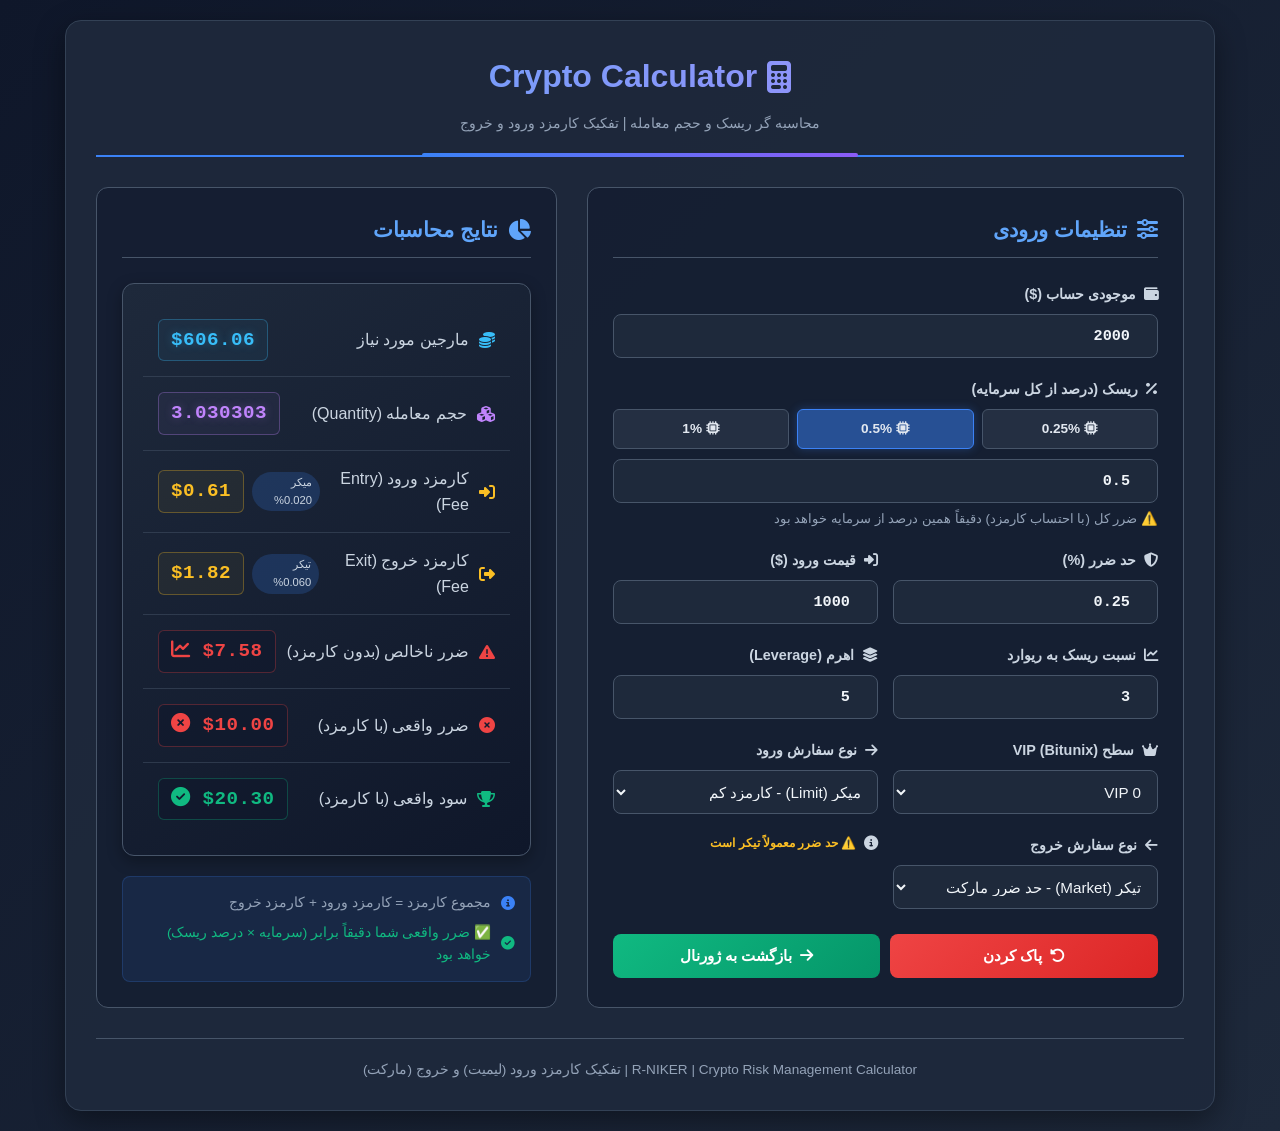
==== commit feb0ade7: "Update index.html" ====
--- a/index.html
+++ b/index.html
@@ -10,7 +10,7 @@
     <meta name="apple-mobile-web-app-title" content="Crypto Journal">
     <meta name="apple-mobile-web-app-status-bar-style" content="black-translucent">
 
-    <!-- Apple Touch Icon (اصلی و مهم) -->
+    <!-- Apple Touch Icon -->
     <link rel="apple-touch-icon" href="apple-touch-icon.png">
 
     <!-- Safari macOS favicon -->
@@ -30,7 +30,6 @@
             font-family: 'Segoe UI', Tahoma, Geneva, Verdana, sans-serif;
         }
         
-        /* بدنه اصلی */
         body {
             background: linear-gradient(135deg, #0f172a 0%, #1e293b 100%);
             color: #f1f5f9;
@@ -42,9 +41,8 @@
             padding: 20px;
         }
         
-        /* کانتینر اصلی */
         .container {
-            width: 1100px;
+            width: 1150px;
             background-color: rgba(30, 41, 59, 0.95);
             border-radius: 16px;
             box-shadow: 0 10px 30px rgba(0, 0, 0, 0.4);
@@ -52,7 +50,6 @@
             border: 1px solid #334155;
         }
         
-        /* هدر */
         header {
             text-align: center;
             margin-bottom: 30px;
@@ -90,13 +87,12 @@
             font-size: 0.9rem;
         }
         
-        /* محتوای اصلی */
         .main-content {
             display: flex;
             gap: 30px;
-        }
-        
-        /* بخش ورودی‌ها */
+            flex-wrap: wrap;
+        }
+        
         .inputs-section {
             flex: 1.2;
             background: rgba(15, 23, 42, 0.5);
@@ -105,7 +101,6 @@
             border: 1px solid #475569;
         }
         
-        /* بخش نتایج */
         .results-section {
             flex: 0.9;
             background: rgba(15, 23, 42, 0.5);
@@ -127,7 +122,6 @@
             gap: 10px;
         }
         
-        /* فرم ورودی */
         .input-group {
             margin-bottom: 20px;
         }
@@ -142,7 +136,7 @@
             font-size: 0.9rem;
         }
         
-        input {
+        input, select {
             width: 100%;
             padding: 12px;
             background-color: #1e293b;
@@ -154,7 +148,15 @@
             height: 44px;
         }
         
-        input:focus {
+        select {
+            cursor: pointer;
+        }
+        
+        select option {
+            background-color: #1e293b;
+        }
+        
+        input:focus, select:focus {
             outline: none;
             border-color: #3b82f6;
             box-shadow: 0 0 0 3px rgba(59, 130, 246, 0.2);
@@ -167,7 +169,6 @@
             text-align: right;
         }
         
-        /* ردیف دو ستونی */
         .row {
             display: flex;
             gap: 15px;
@@ -179,7 +180,6 @@
             margin-bottom: 0;
         }
         
-        /* دکمه‌های ریسک */
         .risk-buttons {
             display: flex;
             gap: 8px;
@@ -206,7 +206,12 @@
             transform: translateY(-2px);
         }
         
-        /* دکمه‌های عملیات */
+        .risk-btn-active {
+            background: rgba(59, 130, 246, 0.5);
+            border-color: #3b82f6;
+            box-shadow: 0 0 10px rgba(59, 130, 246, 0.3);
+        }
+        
         .action-buttons {
             display: flex;
             gap: 10px;
@@ -262,7 +267,6 @@
             box-shadow: 0 5px 15px rgba(16, 185, 129, 0.3);
         }
         
-        /* کارت نتایج */
         .result-card {
             background: linear-gradient(145deg, #1e293b, #0f172a);
             border-radius: 12px;
@@ -304,7 +308,6 @@
             letter-spacing: 0.5px;
         }
         
-        /* رنگ‌های مختلف برای نتایج */
         .profit {
             color: #10b981;
             border: 1px solid rgba(16, 185, 129, 0.3);
@@ -315,7 +318,6 @@
             border: 1px solid rgba(239, 68, 68, 0.3);
         }
         
-        /* رنگ آبی الکتریک برای مارجین */
         .margin-blue {
             color: #38bdf8;
             border: 1px solid rgba(56, 189, 248, 0.3);
@@ -323,7 +325,6 @@
             background: rgba(56, 189, 248, 0.05);
         }
         
-        /* رنگ بنفش برای حجم معامله */
         .quantity-purple {
             color: #c084fc;
             border: 1px solid rgba(192, 132, 252, 0.3);
@@ -331,7 +332,12 @@
             background: rgba(192, 132, 252, 0.05);
         }
         
-        /* انیمیشن تغییر اعداد */
+        .fee-yellow {
+            color: #fbbf24;
+            border: 1px solid rgba(251, 191, 36, 0.3);
+            background: rgba(251, 191, 36, 0.05);
+        }
+        
         @keyframes fadeChange {
             0% { opacity: 0.5; transform: scale(0.95); }
             50% { opacity: 1; transform: scale(1.05); }
@@ -342,7 +348,6 @@
             animation: fadeChange 0.3s ease;
         }
         
-        /* Glow پویا */
         .glow-profit {
             box-shadow: 0 0 15px #10b981;
         }
@@ -359,12 +364,15 @@
             box-shadow: 0 0 15px #c084fc;
         }
         
-        /* آیکون‌ها */
-        .icon {
-            font-size: 1.1rem;
-        }
-        
-        /* فوتر */
+        .badge {
+            display: inline-block;
+            background: rgba(59, 130, 246, 0.2);
+            padding: 2px 8px;
+            border-radius: 20px;
+            font-size: 0.7rem;
+            margin-left: 8px;
+        }
+        
         footer {
             text-align: center;
             margin-top: 30px;
@@ -372,26 +380,6 @@
             border-top: 1px solid #475569;
             color: #94a3b8;
             font-size: 0.85rem;
-        }
-        
-        /* دکمه برگشت به ژورنال */
-        .back-link {
-            display: inline-flex;
-            align-items: center;
-            gap: 8px;
-            color: #94a3b8;
-            text-decoration: none;
-            font-size: 0.9rem;
-            transition: color 0.2s;
-            margin-bottom: 20px;
-        }
-        
-        .back-link:hover {
-            color: #60a5fa;
-        }
-        
-        .back-link i {
-            font-size: 1rem;
         }
     </style>
 </head>
@@ -402,11 +390,10 @@
                 <i class="fas fa-calculator"></i>
                 Crypto Calculator
             </h1>
-            <p class="subtitle">محاسبه گر ریسک و حجم معامله</p>
+            <p class="subtitle">محاسبه گر ریسک و حجم معامله | تفکیک کارمزد ورود و خروج</p>
         </header>
         
         <div class="main-content">
-            <!-- بخش ورودی‌ها -->
             <div class="inputs-section">
                 <h2 class="section-title">
                     <i class="fas fa-sliders-h"></i>
@@ -418,26 +405,27 @@
                         <i class="fas fa-wallet"></i>
                         موجودی حساب ($)
                     </label>
-                    <input type="number" id="capital" value="2000" step="0.01" min="0">
+                    <input type="number" id="capital" value="2000" step="0.01" min="0" inputmode="decimal">
                 </div>
                 
                 <div class="input-group">
                     <label>
                         <i class="fas fa-percentage"></i>
-                        ریسک (دلار)
+                        ریسک (درصد از کل سرمایه)
                     </label>
                     <div class="risk-buttons">
-                        <button class="risk-btn" onclick="setRiskPercent(0.25)">
+                        <button class="risk-btn" data-risk="0.25" onclick="setRiskPercent(0.25)">
                             <i class="fas fa-microchip"></i> 0.25%
                         </button>
-                        <button class="risk-btn" onclick="setRiskPercent(0.5)">
+                        <button class="risk-btn" data-risk="0.5" onclick="setRiskPercent(0.5)">
                             <i class="fas fa-microchip"></i> 0.5%
                         </button>
-                        <button class="risk-btn" onclick="setRiskPercent(1)">
+                        <button class="risk-btn" data-risk="1" onclick="setRiskPercent(1)">
                             <i class="fas fa-microchip"></i> 1%
                         </button>
                     </div>
-                    <input type="number" id="risk" value="10" step="0.01" min="0" style="margin-top: 10px;">
+                    <input type="number" id="riskPercent" value="0.5" step="0.1" min="0" style="margin-top: 10px;" inputmode="decimal">
+                    <small style="color:#94a3b8; display:block; margin-top:5px;">⚠️ ضرر کل (با احتساب کارمزد) دقیقاً همین درصد از سرمایه خواهد بود</small>
                 </div>
                 
                 <div class="row">
@@ -446,7 +434,7 @@
                             <i class="fas fa-shield-alt"></i>
                             حد ضرر (%)
                         </label>
-                        <input type="number" id="stop" value="0.25" step="0.01" min="0">
+                        <input type="number" id="stop" value="0.25" step="0.01" min="0" inputmode="decimal">
                     </div>
                     
                     <div class="input-group">
@@ -454,34 +442,76 @@
                             <i class="fas fa-sign-in-alt"></i>
                             قیمت ورود ($)
                         </label>
-                        <input type="number" id="entry" value="1000" step="0.01" min="0">
+                        <input type="number" id="entry" value="1000" step="0.01" min="0" inputmode="decimal">
                     </div>
                 </div>
                 
                 <div class="row">
-                    <div class="input-group">
-                        <label>
-                            <i class="fas fa-receipt"></i>
-                            کارمزد (%)
-                        </label>
-                        <input type="number" id="fee" value="0.04" step="0.001" min="0">
-                    </div>
-                    
                     <div class="input-group">
                         <label>
                             <i class="fas fa-chart-line"></i>
                             نسبت ریسک به ریوارد
                         </label>
-                        <input type="number" id="rr" value="3" step="0.1" min="0">
+                        <input type="number" id="rr" value="3" step="0.1" min="0" inputmode="decimal">
+                    </div>
+                    
+                    <div class="input-group">
+                        <label>
+                            <i class="fas fa-layer-group"></i>
+                            اهرم (Leverage)
+                        </label>
+                        <input type="number" id="leverage" value="5" step="1" min="1" inputmode="decimal">
                     </div>
                 </div>
                 
-                <div class="input-group">
-                    <label>
-                        <i class="fas fa-layer-group"></i>
-                        اهرم (Leverage)
-                    </label>
-                    <input type="number" id="leverage" value="5" step="1" min="1">
+                <div class="row">
+                    <div class="input-group">
+                        <label>
+                            <i class="fas fa-crown"></i>
+                            سطح VIP (Bitunix)
+                        </label>
+                        <select id="vipLevel">
+                            <option value="vip0">VIP 0</option>
+                            <option value="vip1">VIP 1</option>
+                            <option value="vip2">VIP 2</option>
+                            <option value="vip3">VIP 3</option>
+                            <option value="vip4">VIP 4</option>
+                            <option value="vip5">VIP 5</option>
+                            <option value="vip6">VIP 6</option>
+                            <option value="vip7">VIP 7</option>
+                        </select>
+                    </div>
+                    
+                    <div class="input-group">
+                        <label>
+                            <i class="fas fa-arrow-right"></i>
+                            نوع سفارش ورود
+                        </label>
+                        <select id="entryOrderType">
+                            <option value="maker" selected>میکر (Limit) - کارمزد کم</option>
+                            <option value="taker">تیکر (Market) - کارمزد زیاد</option>
+                        </select>
+                    </div>
+                </div>
+                
+                <div class="row">
+                    <div class="input-group">
+                        <label>
+                            <i class="fas fa-arrow-left"></i>
+                            نوع سفارش خروج
+                        </label>
+                        <select id="exitOrderType">
+                            <option value="maker">میکر (Limit) - حد سود لیمیت</option>
+                            <option value="taker" selected>تیکر (Market) - حد ضرر مارکت</option>
+                        </select>
+                    </div>
+                    <div class="input-group">
+                        <label>
+                            <i class="fas fa-info-circle"></i>
+                            <span id="exitHint" style="color:#fbbf24; font-size:0.75rem;">⚠️ حد ضرر معمولاً تیکر است</span>
+                        </label>
+                        <div style="height:44px;"></div>
+                    </div>
                 </div>
                 
                 <div class="action-buttons">
@@ -496,7 +526,6 @@
                 </div>
             </div>
             
-            <!-- بخش نتایج -->
             <div class="results-section">
                 <h2 class="section-title">
                     <i class="fas fa-chart-pie"></i>
@@ -522,8 +551,36 @@
                     
                     <div class="result-item">
                         <span class="result-label">
+                            <i class="fas fa-sign-in-alt" style="color: #fbbf24;"></i>
+                            کارمزد ورود (Entry Fee)
+                            <span class="badge" id="entryFeeBadge">میکر 0.02%</span>
+                        </span>
+                        <span class="result-value fee-yellow" id="entry-fee">$0.00</span>
+                    </div>
+                    
+                    <div class="result-item">
+                        <span class="result-label">
+                            <i class="fas fa-sign-out-alt" style="color: #fbbf24;"></i>
+                            کارمزد خروج (Exit Fee)
+                            <span class="badge" id="exitFeeBadge">تیکر 0.06%</span>
+                        </span>
+                        <span class="result-value fee-yellow" id="exit-fee">$0.00</span>
+                    </div>
+                    
+                    <div class="result-item">
+                        <span class="result-label">
                             <i class="fas fa-exclamation-triangle" style="color: #ef4444;"></i>
-                            ضرر واقعی
+                            ضرر ناخالص (بدون کارمزد)
+                        </span>
+                        <span class="result-value loss" id="gross-loss">
+                            <i class="fas fa-chart-line"></i> $0.00
+                        </span>
+                    </div>
+                    
+                    <div class="result-item">
+                        <span class="result-label">
+                            <i class="fas fa-times-circle" style="color: #ef4444;"></i>
+                            ضرر واقعی (با کارمزد)
                         </span>
                         <span class="result-value loss" id="loss-value">
                             <i class="fas fa-times-circle"></i> $0.00
@@ -533,7 +590,7 @@
                     <div class="result-item">
                         <span class="result-label">
                             <i class="fas fa-trophy" style="color: #10b981;"></i>
-                            سود واقعی
+                            سود واقعی (با کارمزد)
                         </span>
                         <span class="result-value profit" id="profit-value">
                             <i class="fas fa-check-circle"></i> $0.00
@@ -541,93 +598,235 @@
                     </div>
                 </div>
                 
-                <!-- اطلاعات اضافی -->
-                <div style="margin-top: 20px; padding: 15px; background: rgba(16, 185, 129, 0.1); border-radius: 8px; border: 1px solid rgba(16, 185, 129, 0.2);">
-                    <p style="display: flex; align-items: center; gap: 10px; color: #94a3b8; font-size: 0.9rem;">
+                <div style="margin-top: 20px; padding: 15px; background: rgba(59, 130, 246, 0.1); border-radius: 8px; border: 1px solid rgba(59, 130, 246, 0.2);">
+                    <p style="display: flex; align-items: center; gap: 10px; color: #94a3b8; font-size: 0.85rem;">
                         <i class="fas fa-info-circle" style="color: #3b82f6;"></i>
-                        محاسبات با در نظر گرفتن کارمزد ورود و خروج انجام شده است
+                        مجموع کارمزد = کارمزد ورود + کارمزد خروج
+                    </p>
+                    <p style="display: flex; align-items: center; gap: 10px; color: #10b981; font-size: 0.85rem; margin-top: 8px;">
+                        <i class="fas fa-check-circle" style="color: #10b981;"></i>
+                        ✅ ضرر واقعی شما دقیقاً برابر (سرمایه × درصد ریسک) خواهد بود
                     </p>
                 </div>
             </div>
         </div>
         
         <footer>
-            <p>R-NIKER | Crypto Risk Management Calculator</p>
+            <p>R-NIKER | Crypto Risk Management Calculator | تفکیک کارمزد ورود (لیمیت) و خروج (مارکت)</p>
         </footer>
     </div>
 
     <script>
-        // بارگذاری اولیه
+        // دریافت کارمزد بر اساس سطح VIP و نوع سفارش (Bitunix Futures)
+        function getFeeRate(vipLevel, orderType) {
+            const feeRates = {
+                'vip0': { maker: 0.0002, taker: 0.0006 },
+                'vip1': { maker: 0.0002, taker: 0.0005 },
+                'vip2': { maker: 0.00016, taker: 0.0005 },
+                'vip3': { maker: 0.00014, taker: 0.0004 },
+                'vip4': { maker: 0.00012, taker: 0.000375 },
+                'vip5': { maker: 0.0001, taker: 0.00035 },
+                'vip6': { maker: 0.00008, taker: 0.000315 },
+                'vip7': { maker: 0.00006, taker: 0.0003 }
+            };
+            
+            const rates = feeRates[vipLevel] || feeRates['vip0'];
+            return orderType === 'maker' ? rates.maker : rates.taker;
+        }
+        
+        function getFeePercentDisplay(vipLevel, orderType) {
+            const rate = getFeeRate(vipLevel, orderType) * 100;
+            return rate.toFixed(3) + '%';
+        }
+        
+        function updateRiskButtonsActive(percent) {
+            const buttons = document.querySelectorAll('.risk-btn');
+            buttons.forEach(btn => {
+                const btnRisk = parseFloat(btn.getAttribute('data-risk'));
+                if (Math.abs(btnRisk - percent) < 0.01) {
+                    btn.classList.add('risk-btn-active');
+                } else {
+                    btn.classList.remove('risk-btn-active');
+                }
+            });
+        }
+        
+        function updateBadges() {
+            const vipLevel = document.getElementById('vipLevel').value;
+            const entryType = document.getElementById('entryOrderType').value;
+            const exitType = document.getElementById('exitOrderType').value;
+            
+            const entryFeePercent = getFeePercentDisplay(vipLevel, entryType);
+            const exitFeePercent = getFeePercentDisplay(vipLevel, exitType);
+            
+            const entryBadge = document.getElementById('entryFeeBadge');
+            const exitBadge = document.getElementById('exitFeeBadge');
+            
+            entryBadge.innerHTML = (entryType === 'maker' ? 'میکر' : 'تیکر') + ' ' + entryFeePercent;
+            exitBadge.innerHTML = (exitType === 'maker' ? 'میکر' : 'تیکر') + ' ' + exitFeePercent;
+        }
+        
+        function moveCursorToEnd(element) {
+            if (element && element.value) {
+                const value = element.value;
+                element.value = '';
+                element.value = value;
+            }
+        }
+        
+        function fixDecimalInput(value) {
+            if (value === '') return '';
+            if (value.startsWith('.')) {
+                return '0' + value;
+            }
+            return value;
+        }
+        
         document.addEventListener('DOMContentLoaded', function() {
-            // بازیابی مقادیر ذخیره شده
-            const fields = ['capital', 'risk', 'fee', 'stop', 'entry', 'rr', 'leverage'];
+            const fields = ['capital', 'riskPercent', 'stop', 'entry', 'rr', 'leverage', 'vipLevel', 'entryOrderType', 'exitOrderType'];
+            
             fields.forEach(id => {
+                const element = document.getElementById(id);
                 const saved = localStorage.getItem('calc_' + id);
-                if (saved !== null) {
-                    document.getElementById(id).value = saved;
+                
+                if (saved !== null && element.tagName !== 'SELECT') {
+                    element.value = saved;
+                } else if (saved !== null && element.tagName === 'SELECT') {
+                    element.value = saved;
                 }
                 
-                // ذخیره سازی خودکار هنگام تغییر
-                document.getElementById(id).addEventListener('input', function(e) {
-                    localStorage.setItem('calc_' + id, e.target.value);
+                if (element.tagName !== 'SELECT') {
+                    element.addEventListener('click', function(e) {
+                        moveCursorToEnd(this);
+                    });
+                    
+                    element.addEventListener('touchstart', function(e) {
+                        setTimeout(() => {
+                            moveCursorToEnd(this);
+                        }, 10);
+                    });
+                }
+                
+                element.addEventListener('input', function(e) {
+                    if (element.tagName !== 'SELECT') {
+                        let newValue = fixDecimalInput(e.target.value);
+                        if (newValue !== e.target.value) {
+                            e.target.value = newValue;
+                        }
+                        localStorage.setItem('calc_' + id, e.target.value);
+                    } else {
+                        localStorage.setItem('calc_' + id, e.target.value);
+                    }
+                    updateBadges();
                     calculate();
                 });
+                
+                element.addEventListener('change', function(e) {
+                    if (element.tagName === 'SELECT') {
+                        localStorage.setItem('calc_' + id, e.target.value);
+                    }
+                    updateBadges();
+                    calculate();
+                });
+                
+                element.addEventListener('blur', function(e) {
+                    if (element.tagName !== 'SELECT') {
+                        let val = e.target.value;
+                        if (val !== '' && !isNaN(val) && val !== '-') {
+                            let num = parseFloat(val);
+                            if (!isNaN(num)) {
+                                e.target.value = num.toString();
+                            }
+                        }
+                    }
+                });
             });
             
-            // محاسبه اولیه
+            const riskPercentInput = document.getElementById('riskPercent');
+            if (riskPercentInput) {
+                riskPercentInput.addEventListener('input', function() {
+                    const val = parseFloat(this.value) || 0;
+                    updateRiskButtonsActive(val);
+                });
+            }
+            
+            updateBadges();
             calculate();
         });
         
-        // تنظیم درصد ریسک
         function setRiskPercent(percent) {
+            document.getElementById('riskPercent').value = percent;
+            localStorage.setItem('calc_riskPercent', percent);
+            updateRiskButtonsActive(percent);
+            calculate();
+        }
+        
+        function calculate() {
             const capital = parseFloat(document.getElementById('capital').value) || 0;
-            const riskDollar = (capital * percent / 100).toFixed(2);
-            document.getElementById('risk').value = riskDollar;
-            localStorage.setItem('calc_risk', riskDollar);
-            calculate();
-        }
-        
-        // محاسبه اصلی
-        function calculate() {
-            // دریافت مقادیر
-            const risk_total = parseFloat(document.getElementById('risk').value) || 0;
+            const riskPercent = parseFloat(document.getElementById('riskPercent').value) || 0;
             const stopPercent = parseFloat(document.getElementById('stop').value) || 0;
-            const feePercent = parseFloat(document.getElementById('fee').value) || 0;
             const rr = parseFloat(document.getElementById('rr').value) || 0;
             const leverage = parseFloat(document.getElementById('leverage').value) || 1;
             const entry = parseFloat(document.getElementById('entry').value) || 0;
-            
-            // تبدیل درصدها به اعشار
+            const vipLevel = document.getElementById('vipLevel').value;
+            const entryOrderType = document.getElementById('entryOrderType').value;
+            const exitOrderType = document.getElementById('exitOrderType').value;
+            
             const stop = stopPercent / 100;
-            const fee = feePercent / 100;
-            
-            if (risk_total <= 0 || stop <= 0 || entry <= 0) {
+            const entryFee = getFeeRate(vipLevel, entryOrderType);
+            const exitFee = getFeeRate(vipLevel, exitOrderType);
+            const totalFees = entryFee + exitFee;
+            
+            if (capital <= 0 || riskPercent <= 0 || stop <= 0 || entry <= 0) {
                 updateValue('margin-value', '$0.00', 'margin-blue', 'glow-blue');
                 updateValue('quantity-value', '0.000000', 'quantity-purple', 'glow-purple');
+                updateElementText('entry-fee', '$0.00');
+                updateElementText('exit-fee', '$0.00');
+                updateElementText('gross-loss', '$0.00');
                 updateLossValue('$0.00');
                 updateProfitValue('$0.00');
                 return;
             }
             
-            // محاسبات
-            const position = risk_total / (stop + fee);
+            // ریسک کل به دلار
+            const riskAmount = capital * (riskPercent / 100);
+            
+            // محاسبه حجم معامله: riskAmount = position × stop + position × (entryFee + exitFee)
+            // position = riskAmount / (stop + entryFee + exitFee)
+            const position = riskAmount / (stop + totalFees);
             const margin = position / leverage;
-            const loss = (position * stop) + (position * fee);
-            const win = (position * stop * rr) - (position * fee);
+            const entryFeeAmount = position * entryFee;
+            const exitFeeAmount = position * exitFee;
+            const grossLoss = position * stop;
+            const totalLoss = grossLoss + entryFeeAmount + exitFeeAmount;
+            const grossProfit = position * stop * rr;
+            const netProfit = grossProfit - (entryFeeAmount + exitFeeAmount);
             const quantity = position / entry;
             
-            // نمایش نتایج
             updateValue('margin-value', '$' + margin.toFixed(2), 'margin-blue', 'glow-blue');
             updateValue('quantity-value', quantity.toFixed(6), 'quantity-purple', 'glow-purple');
-            
-            // ضرر با انیمیشن قرمز
-            updateLossValue('$' + loss.toFixed(2));
-            
-            // سود با انیمیشن سبز
-            updateProfitValue('$' + win.toFixed(2));
-        }
-        
-        // تابع مخصوص به‌روزرسانی ضرر
+            updateElementText('entry-fee', '$' + entryFeeAmount.toFixed(2));
+            updateElementText('exit-fee', '$' + exitFeeAmount.toFixed(2));
+            updateElementText('gross-loss', '$' + grossLoss.toFixed(2));
+            updateLossValue('$' + totalLoss.toFixed(2));
+            updateProfitValue('$' + netProfit.toFixed(2));
+        }
+        
+        function updateElementText(id, value) {
+            const el = document.getElementById(id);
+            if (el) {
+                let displayValue = value;
+                if (el.id === 'gross-loss') {
+                    displayValue = '<i class="fas fa-chart-line"></i> ' + value;
+                }
+                if (el.innerHTML !== displayValue) {
+                    el.innerHTML = displayValue;
+                    el.classList.add('value-animate');
+                    setTimeout(() => el.classList.remove('value-animate'), 400);
+                }
+            }
+        }
+        
         function updateLossValue(value) {
             const lossEl = document.getElementById('loss-value');
             const lossText = '<i class="fas fa-times-circle"></i> ' + value;
@@ -638,7 +837,6 @@
             }
         }
         
-        // تابع مخصوص به‌روزرسانی سود
         function updateProfitValue(value) {
             const profitEl = document.getElementById('profit-value');
             const profitText = '<i class="fas fa-check-circle"></i> ' + value;
@@ -649,10 +847,9 @@
             }
         }
         
-        // به‌روزرسانی مقادیر
         function updateValue(id, value, className, glowClass) {
             const el = document.getElementById(id);
-            if (el.textContent !== value) {
+            if (el && el.textContent !== value) {
                 el.textContent = value;
                 el.className = 'result-value ' + className;
                 el.classList.add('value-animate', glowClass);
@@ -662,41 +859,36 @@
             }
         }
         
-        // ریست کردن همه مقادیر
         function resetAll() {
-            // تنظیم مقادیر پیش‌فرض
             document.getElementById('capital').value = '2000';
-            document.getElementById('risk').value = '10';
-            document.getElementById('fee').value = '0.04';
+            document.getElementById('riskPercent').value = '0.5';
             document.getElementById('stop').value = '0.25';
             document.getElementById('entry').value = '1000';
             document.getElementById('rr').value = '3';
             document.getElementById('leverage').value = '5';
-            
-            // پاک کردن localStorage
-            const fields = ['capital', 'risk', 'fee', 'stop', 'entry', 'rr', 'leverage'];
+            document.getElementById('vipLevel').value = 'vip0';
+            document.getElementById('entryOrderType').value = 'maker';
+            document.getElementById('exitOrderType').value = 'taker';
+            
+            const fields = ['capital', 'riskPercent', 'stop', 'entry', 'rr', 'leverage', 'vipLevel', 'entryOrderType', 'exitOrderType'];
             fields.forEach(id => {
                 localStorage.removeItem('calc_' + id);
             });
             
-            // ذخیره مقادیر جدید
             fields.forEach(id => {
                 localStorage.setItem('calc_' + id, document.getElementById(id).value);
             });
             
-            // محاسبه مجدد
+            updateRiskButtonsActive(0.5);
+            updateBadges();
             calculate();
-            
-            // نمایش پیام
             showNotification('مقادیر به حالت پیش‌فرض بازگشتند', 'success');
         }
         
-        // تابع بازگشت به ژورنال
         function goToJournal() {
             window.location.href = '../index.html';
         }
         
-        // نمایش اعلان
         function showNotification(message, type = 'info') {
             const notification = document.createElement('div');
             notification.textContent = message;
@@ -737,12 +929,15 @@
             }, 3000);
         }
         
-        // محاسبه مجدد هنگام تغییر هر ورودی
         window.addEventListener('load', function() {
-            const inputs = document.querySelectorAll('input');
+            const inputs = document.querySelectorAll('input, select');
             inputs.forEach(input => {
                 input.addEventListener('input', calculate);
+                if (input.tagName === 'SELECT') {
+                    input.addEventListener('change', calculate);
+                }
             });
+            updateRiskButtonsActive(0.5);
         });
     </script>
 </body>
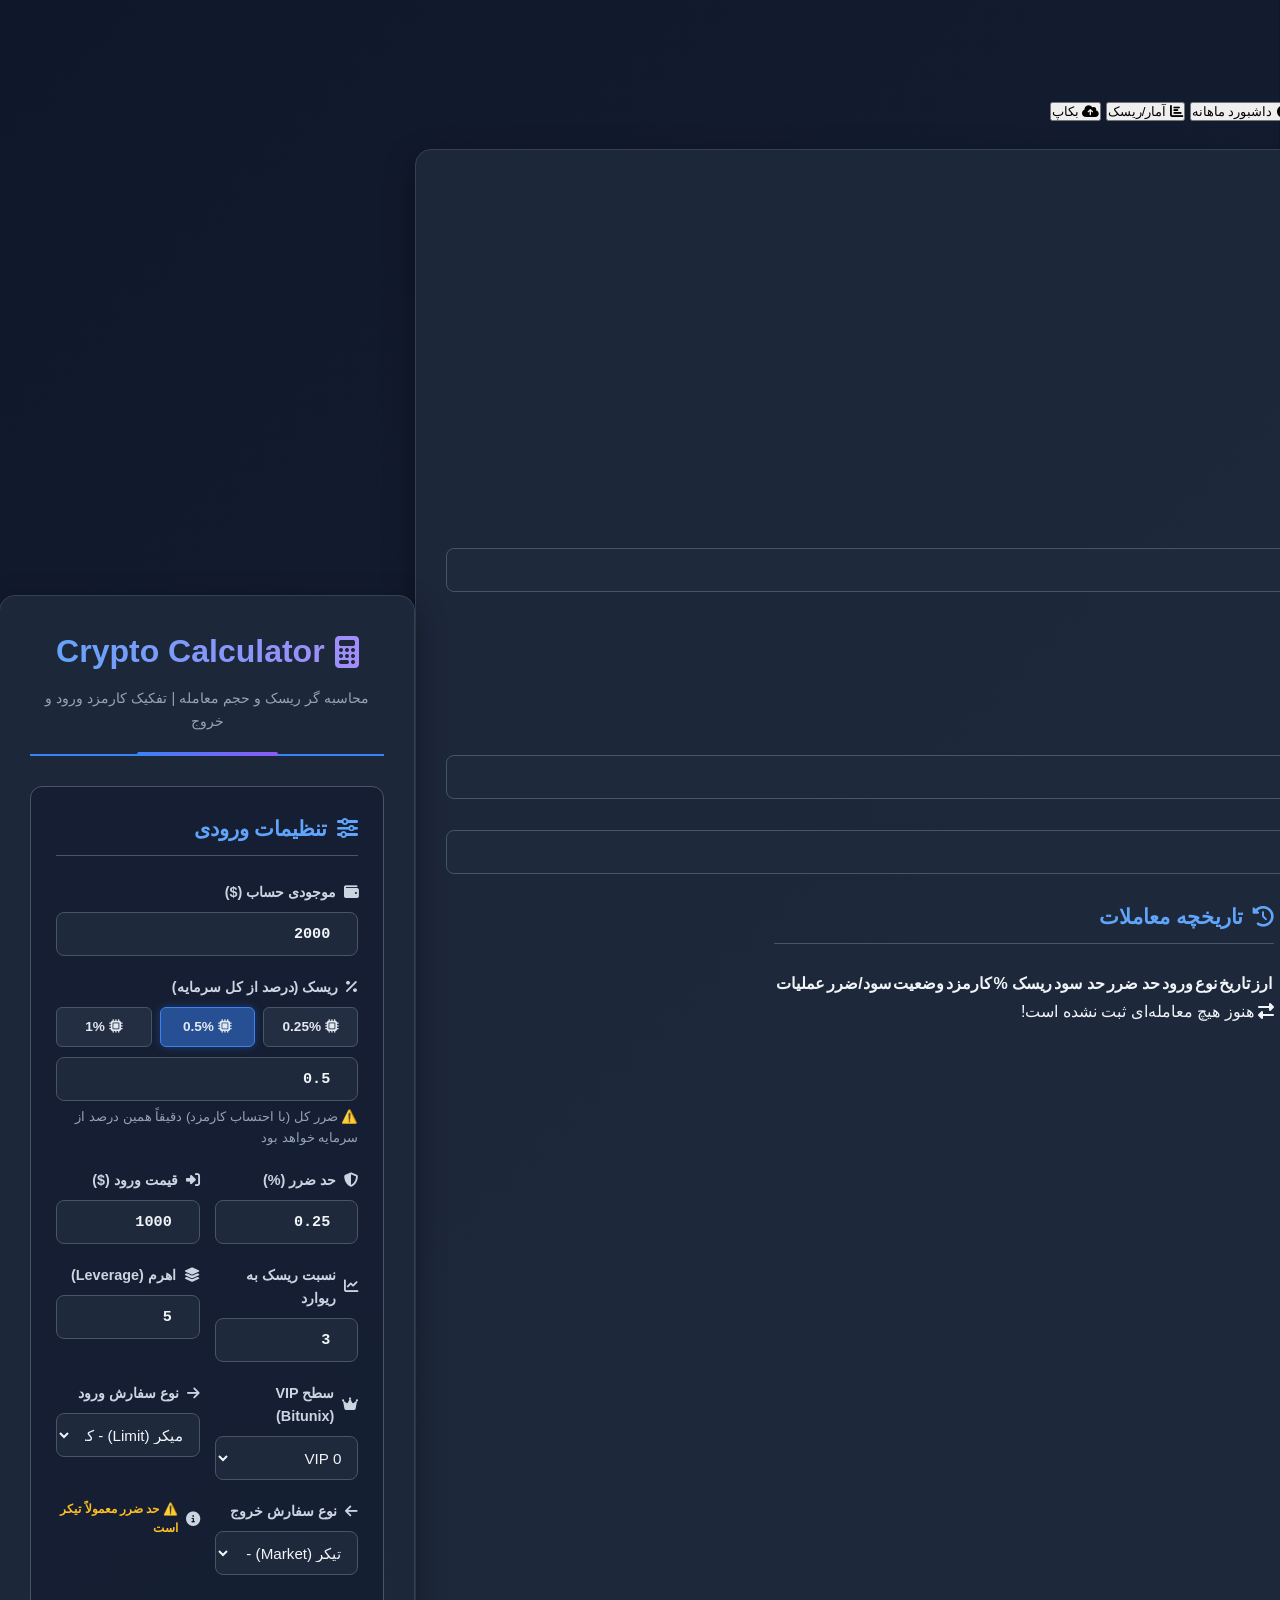
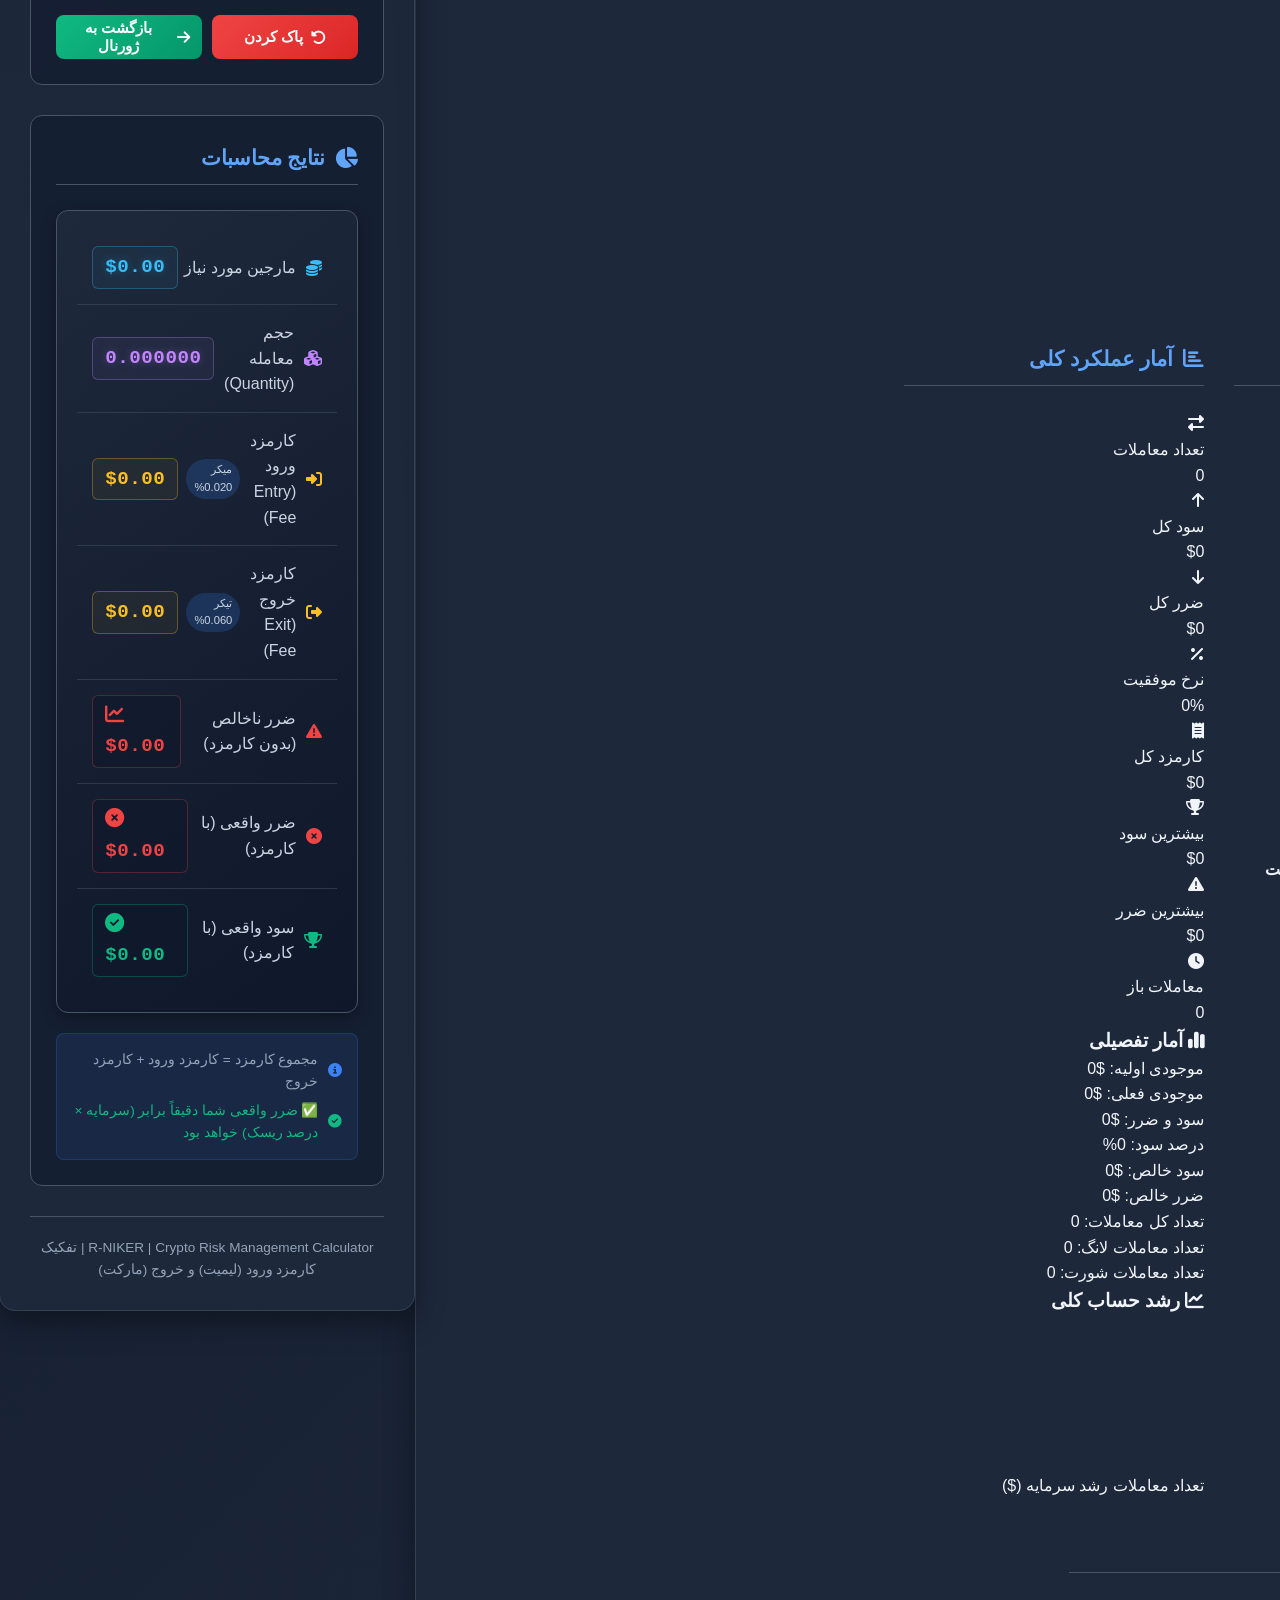
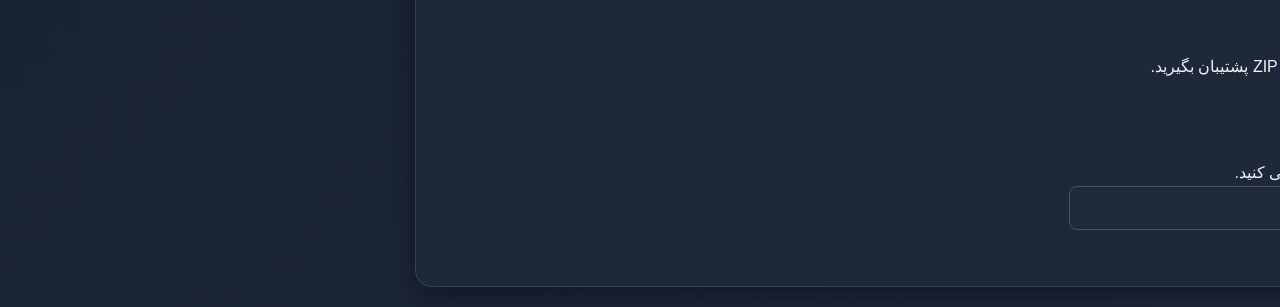
==== commit cc399821: "Update index.html" ====
--- a/index.html
+++ b/index.html
@@ -1,5 +1,942 @@
 <!DOCTYPE html>
+<html lang="fa" dir="rtl"><!DOCTYPE html>
 <html lang="fa" dir="rtl">
+<head>
+    <meta charset="UTF-8">
+    <meta name="viewport" content="width=device-width, initial-scale=1.0, maximum-scale=1.0, user-scalable=yes">
+    <title>JournalMe</title>
+
+    <!-- Apple Web App Mode -->
+    <meta name="apple-mobile-web-app-capable" content="yes">
+    <meta name="apple-mobile-web-app-title" content="JournalMe">
+    <meta name="apple-mobile-web-app-status-bar-style" content="black-translucent">
+
+    <!-- Apple Touch Icon -->
+    <link rel="apple-touch-icon" href="apple-touch-icon.png">
+
+    <!-- Safari macOS favicon -->
+    <link rel="icon" type="image/svg+xml" href="./icons/favicon.svg">
+    <link rel="icon" type="image/png" sizes="96x96" href="./icons/favicon-96x96.png">
+
+    <!-- Safari theme -->
+    <meta name="theme-color" content="#0f172a">
+
+    <!-- Font Awesome -->
+    <link rel="stylesheet" href="https://cdnjs.cloudflare.com/ajax/libs/font-awesome/6.4.0/css/all.min.css">
+    
+    <!-- کتابخانه Chart.js برای نمودار -->
+    <script src="https://cdn.jsdelivr.net/npm/chart.js@4.4.0/dist/chart.umd.min.js"></script>
+    
+    <!-- کتابخانه JSZip برای کار با فایل‌های ZIP -->
+    <script src="https://cdnjs.cloudflare.com/ajax/libs/jszip/3.10.1/jszip.min.js"></script>
+    
+    <!-- استایل جدا -->
+    <link rel="stylesheet" href="style.css">
+</head>
+<body>
+    <!-- مودال نمایش تصویر بزرگ -->
+    <div id="imageModal" class="image-modal" onclick="closeImageModal()">
+        <div class="image-modal-close" onclick="closeImageModal()">
+            <i class="fas fa-times"></i>
+        </div>
+        <div class="image-modal-content">
+            <img id="fullSizeImage" src="" alt="تصویر بزرگ">
+        </div>
+    </div>
+    
+    <!-- مودال جزئیات معامله -->
+    <div id="detailsModal" class="details-modal">
+        <div class="details-modal-content">
+            <h3>
+                <i class="fas fa-chart-line"></i>
+                جزئیات معامله
+            </h3>
+            
+            <div class="details-grid">
+                <div class="detail-item">
+                    <span class="detail-label">ارز دیجیتال</span>
+                    <div class="detail-value" id="detail-symbol">BTC</div>
+                </div>
+                <div class="detail-item">
+                    <span class="detail-label">نوع معامله</span>
+                    <div class="detail-value" id="detail-type">لانگ</div>
+                </div>
+                <div class="detail-item">
+                    <span class="detail-label">تاریخ معامله</span>
+                    <div class="detail-value" id="detail-date">1402/10/15 - 14:30</div>
+                </div>
+                <div class="detail-item">
+                    <span class="detail-label">وضعیت</span>
+                    <div class="detail-value" id="detail-status">باز</div>
+                </div>
+            </div>
+            
+            <div class="detail-section">
+                <div class="detail-section-title">
+                    <i class="fas fa-chart-area"></i>
+                    قیمت‌ها
+                </div>
+                <div class="details-grid">
+                    <div class="detail-item">
+                        <span class="detail-label">قیمت ورود</span>
+                        <div class="detail-value price" id="detail-entry">90075</div>
+                    </div>
+                    <div class="detail-item">
+                        <span class="detail-label">حد ضرر</span>
+                        <div class="detail-value price" id="detail-sl">89861</div>
+                    </div>
+                    <div class="detail-item">
+                        <span class="detail-label">حد سود</span>
+                        <div class="detail-value price" id="detail-tp">90715</div>
+                    </div>
+                    <div class="detail-item" id="detail-closed-price-container" style="display: none;">
+                        <span class="detail-label">قیمت بسته شدن</span>
+                        <div class="detail-value price" id="detail-closed-price">-</div>
+                    </div>
+                </div>
+            </div>
+            
+            <div class="detail-section">
+                <div class="detail-section-title">
+                    <i class="fas fa-calculator"></i>
+                    محاسبات ریسک
+                </div>
+                <div class="details-grid">
+                    <div class="detail-item">
+                        <span class="detail-label">ریسک (% از بالانس)</span>
+                        <div class="detail-value" id="detail-risk-percent">0.5%</div>
+                    </div>
+                    <div class="detail-item">
+                        <span class="detail-label">مقدار ریسک ($)</span>
+                        <div class="detail-value" id="detail-risk-amount">$7.50</div>
+                    </div>
+                    <div class="detail-item">
+                        <span class="detail-label">اندازه پوزیشن</span>
+                        <div class="detail-value" id="detail-position-size">0.0234</div>
+                    </div>
+                    <div class="detail-item">
+                        <span class="detail-label">ریسک به ریوارد</span>
+                        <div class="detail-value" id="detail-rr">1:1.5</div>
+                    </div>
+                </div>
+            </div>
+            
+            <div class="detail-section" id="detail-fee-section">
+                <div class="detail-section-title">
+                    <i class="fas fa-receipt"></i>
+                    کارمزد
+                </div>
+                <div class="details-grid">
+                    <div class="detail-item">
+                        <span class="detail-label">کارمزد ورود</span>
+                        <div class="detail-value" id="detail-fee-entry">$0.00</div>
+                    </div>
+                    <div class="detail-item">
+                        <span class="detail-label">کارمزد خروج</span>
+                        <div class="detail-value" id="detail-fee-exit">$0.00</div>
+                    </div>
+                    <div class="detail-item">
+                        <span class="detail-label">کل کارمزد</span>
+                        <div class="detail-value" id="detail-total-fee">$0.00</div>
+                    </div>
+                </div>
+            </div>
+            
+            <div class="detail-section" id="detail-screenshot-section">
+                <div class="detail-section-title">
+                    <i class="fas fa-camera"></i>
+                    اسکرین‌شات‌ها
+                </div>
+                <div class="screenshot-gallery">
+                    <div class="screenshot-item">
+                        <h4>اسکرین‌شات ورود</h4>
+                        <div id="detail-screenshot-entry-container">
+                            <img id="detail-screenshot-entry" class="screenshot-image" src="" alt="اسکرین‌شات ورود" style="display: none;" onclick="openImageModal(this.src)">
+                            <div id="detail-screenshot-entry-placeholder" class="no-screenshot">اسکرین‌شاتی وجود ندارد</div>
+                        </div>
+                    </div>
+                    <div class="screenshot-item">
+                        <h4>اسکرین‌شات خروج</h4>
+                        <div id="detail-screenshot-exit-container">
+                            <img id="detail-screenshot-exit" class="screenshot-image" src="" alt="اسکرین‌شات خروج" style="display: none;" onclick="openImageModal(this.src)">
+                            <div id="detail-screenshot-exit-placeholder" class="no-screenshot">اسکرین‌شاتی وجود ندارد</div>
+                        </div>
+                    </div>
+                </div>
+            </div>
+            
+            <div class="detail-section" id="detail-result-section" style="display: none;">
+                <div class="detail-section-title">
+                    <i class="fas fa-coins"></i>
+                    نتیجه معامله
+                </div>
+                <div class="details-grid">
+                    <div class="detail-item">
+                        <span class="detail-label">سود/ضرر خام</span>
+                        <div class="detail-value" id="detail-gross-pnl">+$12.50</div>
+                    </div>
+                    <div class="detail-item">
+                        <span class="detail-label">کارمزد کسر شده</span>
+                        <div class="detail-value" id="detail-fee-deducted">$0.00</div>
+                    </div>
+                    <div class="detail-item">
+                        <span class="detail-label">سود/ضرر خالص</span>
+                        <div class="detail-value" id="detail-net-pnl">+$12.50</div>
+                    </div>
+                    <div class="detail-item">
+                        <span class="detail-label">تاریخ بسته شدن</span>
+                        <div class="detail-value" id="detail-closed-date">1402/10/16 - 09:45</div>
+                    </div>
+                </div>
+            </div>
+            
+            <div class="details-modal-buttons">
+                <button type="button" class="btn-secondary" onclick="closeDetailsModal()">
+                    <i class="fas fa-times"></i> بستن
+                </button>
+            </div>
+        </div>
+    </div>
+    
+    <!-- مودال بستن معامله -->
+    <div id="closeTradeModal" class="close-modal">
+        <div class="close-modal-content">
+            <h3>
+                <i class="fas fa-check-circle"></i> بستن معامله
+            </h3>
+            
+            <div class="modal-input-group">
+                <label class="modal-label">
+                    <i class="fas fa-dollar-sign"></i>
+                    قیمت بسته شدن
+                </label>
+                <input type="text" id="closePriceInput" class="modal-input">
+            </div>
+            
+            <div class="screenshot-upload" id="closeScreenshotUpload" onclick="document.getElementById('closeScreenshotFile').click()">
+                <i class="fas fa-camera"></i>
+                <span>آپلود اسکرین‌شات خروج</span>
+                <input type="file" id="closeScreenshotFile" accept="image/*" style="display: none;" onchange="previewCloseScreenshot(this)">
+            </div>
+            
+            <img id="closeScreenshotPreview" class="close-preview" src="" alt="پیش‌نمایش">
+            
+            <div class="screenshot-remove-wrapper">
+                <span class="screenshot-remove" id="closeScreenshotRemove" onclick="removeCloseScreenshot()">
+                    <i class="fas fa-times"></i> حذف تصویر
+                </span>
+            </div>
+            
+            <div class="modal-buttons">
+                <button type="button" class="modal-btn modal-btn-secondary" onclick="closeCloseModal()">
+                    <i class="fas fa-times"></i> انصراف
+                </button>
+                <button type="button" class="modal-btn modal-btn-success" onclick="confirmCloseTrade()">
+                    <i class="fas fa-check"></i> تایید و بستن
+                </button>
+            </div>
+        </div>
+    </div>
+    
+    <!-- المان نمایش پیشرفت بارگذاری پشتیبان -->
+    <div id="backupProgress" class="backup-progress">
+        <div class="progress-bar-container">
+            <div id="progressBar" class="progress-bar"></div>
+        </div>
+        <div id="progressText" class="progress-text">در حال آماده‌سازی...</div>
+        <div id="progressStatus" class="backup-status"></div>
+    </div>
+    
+    <!-- دکمه لغو عملیات -->
+    <div class="cancel-import-container">
+        <button class="btn-warning" onclick="cancelImport()" id="cancelImportBtn">
+            <i class="fas fa-times"></i> لغو عملیات
+        </button>
+    </div>
+    
+    <!-- ساختار اصلی با Toolbar -->
+    <div class="app-wrapper">
+        <!-- Toolbar بالا -->
+        <div class="toolbar" style="padding: 0 40px;">
+            <div class="toolbar-header" style="min-width: 220px;">
+                <!-- لوگوی SVG جدید با پس‌زمینه شفاف -->
+                <div class="custom-logo" style="margin-left: 15px;">
+                    <svg width="240" height="70" viewBox="0 0 760 300" fill="none" xmlns="http://www.w3.org/2000/svg" preserveAspectRatio="xMinYMid meet">
+                        <defs>
+                            <linearGradient id="greenGrad" x1="0" y1="0" x2="0" y2="200">
+                                <stop offset="0%" stop-color="#66FF33">
+                                    <animate attributeName="stop-color"
+                                        values="#66FF33;#00FF99;#66FF33"
+                                        dur="4s" repeatCount="indefinite"/>
+                                </stop>
+                                <stop offset="100%" stop-color="#00FF99"/>
+                            </linearGradient>
+
+                            <linearGradient id="redGrad" x1="0" y1="0" x2="0" y2="200">
+                                <stop offset="0%" stop-color="#FF4D4D">
+                                    <animate attributeName="stop-color"
+                                        values="#FF4D4D;#FF0033;#FF4D4D"
+                                        dur="4s" repeatCount="indefinite"/>
+                                </stop>
+                                <stop offset="100%" stop-color="#FF0033"/>
+                            </linearGradient>
+
+                            <filter id="glow" x="-200%" y="-200%" width="400%" height="400%">
+                                <feGaussianBlur stdDeviation="10" result="blur"/>
+                                <feMerge>
+                                    <feMergeNode in="blur"/>
+                                    <feMergeNode in="SourceGraphic"/>
+                                </feMerge>
+                            </filter>
+                        </defs>
+
+                        <!-- بدون rect پس‌زمینه - کاملاً شفاف -->
+
+                        <path d="M90 190 
+                                 L150 130 
+                                 L200 160 
+                                 L260 100 
+                                 L320 150 
+                                 L380 110"
+                            stroke="url(#greenGrad)"
+                            stroke-width="5"
+                            stroke-linecap="round"
+                            stroke-linejoin="round"
+                            filter="url(#glow)"
+                            stroke-dasharray="500"
+                            stroke-dashoffset="500">
+                            <animate attributeName="stroke-dashoffset"
+                                from="500" to="0"
+                                dur="3s"
+                                repeatCount="indefinite"/>
+                        </path>
+
+                        <!-- J -->
+                        <path d="M130 90 
+                                 V200 
+                                 Q130 230 170 230 
+                                 Q210 230 210 180"
+                            stroke="url(#greenGrad)"
+                            stroke-width="16"
+                            stroke-linecap="round"
+                            stroke-linejoin="round"
+                            filter="url(#glow)">
+                            <animate attributeName="stroke-width"
+                                values="16;18;16"
+                                dur="2s"
+                                repeatCount="indefinite"/>
+                        </path>
+
+                        <!-- M -->
+                        <path d="M420 220 
+                                 L460 95 
+                                 L500 180 
+                                 L540 75 
+                                 L580 220"
+                            stroke="url(#redGrad)"
+                            stroke-width="16"
+                            stroke-linecap="round"
+                            stroke-linejoin="round"
+                            filter="url(#glow)">
+                            <animate attributeName="stroke-width"
+                                values="16;18;16"
+                                dur="2s"
+                                repeatCount="indefinite"/>
+                        </path>
+
+                        <!-- Brand Text -->
+                        <text x="170" y="270"
+                            text-anchor="middle"
+                            font-family="Helvetica, Arial, sans-serif"
+                            font-size="40"
+                            letter-spacing="12"
+                            fill="url(#greenGrad)"
+                            filter="url(#glow)">
+                            JOURNAL
+                        </text>
+
+                        <text x="520" y="270"
+                            text-anchor="middle"
+                            font-family="Helvetica, Arial, sans-serif"
+                            font-size="40"
+                            letter-spacing="12"
+                            fill="url(#redGrad)"
+                            filter="url(#glow)">
+                            ME
+                        </text>
+                    </svg>
+                </div>
+            </div>
+            
+            <div class="toolbar-menu">
+                <button class="toolbar-btn active" data-section="trade-form" onclick="switchSection('trade-form')">
+                    <i class="fas fa-plus-circle"></i>
+                    <span>فرم ثبت معاملات</span>
+                </button>
+                
+                <button class="toolbar-btn" data-section="history" onclick="switchSection('history')">
+                    <i class="fas fa-history"></i>
+                    <span>تاریخچه معاملات</span>
+                </button>
+                
+                <button class="toolbar-btn" data-section="dashboard" onclick="switchSection('dashboard')">
+                    <i class="fas fa-chart-pie"></i>
+                    <span>داشبورد ماهانه</span>
+                </button>
+                
+                <button class="toolbar-btn" data-section="stats" onclick="switchSection('stats')">
+                    <i class="fas fa-chart-bar"></i>
+                    <span>آمار/ریسک</span>
+                </button>
+                
+                <button class="toolbar-btn" data-section="backup" onclick="switchSection('backup')">
+                    <i class="fas fa-cloud-upload-alt"></i>
+                    <span>بکاپ</span>
+                </button>
+            </div>
+            
+            <div class="toolbar-calculator">
+                <button class="calculator-btn" onclick="window.location.href='calculator/'" title="رفتن به ماشین‌حساب">
+                    <i class="fas fa-calculator"></i>
+                    <span>ماشین‌حساب</span>
+                </button>
+            </div>
+        </div>
+        
+        <!-- محتوای اصلی -->
+        <div class="main-wrapper">
+            <!-- کانتینر اصلی -->
+            <div class="container">
+                <!-- بالانس حساب - فقط در فرم ثبت معامله نمایش داده می‌شود -->
+                <div id="balanceSection" class="balance-container">
+                    <div class="balance-main">
+                        <div class="balance-icon">
+                            <i class="fas fa-wallet"></i>
+                        </div>
+                        <div class="balance-info">
+                            <div class="balance-title">موجودی حساب</div>
+                            <div class="balance-value" id="currentBalance">$0</div>
+                            <div id="currentAccountName">حساب اصلی</div>
+                        </div>
+                    </div>
+                    
+                    <div class="balance-details">
+                        <div class="balance-detail">
+                            <div class="detail-label">سود/ضرر کل</div>
+                            <div class="detail-value" id="totalPnL">$0</div>
+                        </div>
+                        <div class="balance-detail">
+                            <div class="detail-label">ریسک کل</div>
+                            <div class="detail-value" id="totalRiskPercent">0%</div>
+                        </div>
+                        <div class="balance-detail">
+                            <div class="detail-label">حساب فعال</div>
+                            <div class="detail-value" id="activeAccountIndicator">1/1</div>
+                        </div>
+                    </div>
+                    
+                    <div class="balance-actions">
+                        <button class="balance-btn" id="editBalanceBtn" onclick="toggleModal('balanceModal')">
+                            <i class="fas fa-edit"></i>
+                            ویرایش بالانس
+                        </button>
+                        <button class="balance-btn" id="manageAccountsBtn" onclick="toggleModal('accountModal')">
+                            <i class="fas fa-university"></i>
+                            مدیریت حساب
+                        </button>
+                    </div>
+                </div>
+                
+                <!-- مودال ویرایش بالانس -->
+                <div id="balanceModal" class="modal-box">
+                    <div class="modal-header">
+                        <h3 class="modal-title">
+                            <i class="fas fa-edit"></i> ویرایش بالانس حساب
+                        </h3>
+                        <div class="modal-close" onclick="toggleModal('balanceModal')">
+                            <i class="fas fa-times"></i>
+                        </div>
+                    </div>
+                    
+                    <div class="modal-grid">
+                        <div class="modal-input-group">
+                            <label class="modal-label">
+                                <i class="fas fa-wallet"></i>
+                                مبلغ جدید (دلار)
+                            </label>
+                            <input type="number" id="newBalanceInput" class="modal-input" step="0.01" min="0">
+                        </div>
+                    </div>
+                    
+                    <div class="preset-buttons">
+                        <button type="button" class="preset-btn" onclick="setBalancePreset(2000)">$2,000</button>
+                        <button type="button" class="preset-btn" onclick="setBalancePreset(5000)">$5,000</button>
+                        <button type="button" class="preset-btn" onclick="setBalancePreset(10000)">$10,000</button>
+                        <button type="button" class="preset-btn" onclick="setBalancePreset(20000)">$20,000</button>
+                    </div>
+                    
+                    <div class="current-balance-display">
+                        <span class="current-balance-label">موجودی فعلی:</span>
+                        <span class="current-balance-value" id="currentBalanceDisplay">$0</span>
+                    </div>
+                    
+                    <div class="modal-buttons">
+                        <button type="button" class="modal-btn modal-btn-secondary" onclick="toggleModal('balanceModal')">
+                            <i class="fas fa-times"></i> لغو
+                        </button>
+                        <button type="button" class="modal-btn modal-btn-success" onclick="updateBalance()">
+                            <i class="fas fa-save"></i> ذخیره تغییرات
+                        </button>
+                    </div>
+                </div>
+                
+                <!-- مودال مدیریت حساب -->
+                <div id="accountModal" class="modal-box">
+                    <div class="modal-header">
+                        <h3 class="modal-title">
+                            <i class="fas fa-university"></i> مدیریت حساب‌ها
+                        </h3>
+                        <div class="modal-close" onclick="toggleModal('accountModal')">
+                            <i class="fas fa-times"></i>
+                        </div>
+                    </div>
+                    
+                    <div class="accounts-list-container" id="accountsListContainer"></div>
+                    
+                    <div class="modal-grid">
+                        <div class="modal-input-group">
+                            <label class="modal-label">
+                                <i class="fas fa-signature"></i>
+                                نام حساب جدید
+                            </label>
+                            <input type="text" id="newAccountName" class="modal-input">
+                        </div>
+                        
+                        <div class="modal-input-group">
+                            <label class="modal-label">
+                                <i class="fas fa-money-bill-wave"></i>
+                                موجودی اولیه (دلار)
+                            </label>
+                            <input type="number" id="newAccountBalance" class="modal-input" step="0.01" min="0">
+                        </div>
+                    </div>
+                    
+                    <div class="modal-buttons">
+                        <button type="button" class="modal-btn modal-btn-secondary" onclick="toggleModal('accountModal')">
+                            <i class="fas fa-times"></i> بستن
+                        </button>
+                        <button type="button" class="modal-btn modal-btn-success" onclick="addNewAccount()">
+                            <i class="fas fa-plus"></i> افزودن حساب جدید
+                        </button>
+                    </div>
+                </div>
+                
+                <main class="main-content">
+                    <!-- بخش ثبت معامله (پیش‌فرض فعال) -->
+                    <section id="trade-form-section" class="section active-section">
+                        <h2 class="section-title"><i class="fas fa-plus-circle"></i> ثبت معامله جدید</h2>
+                        
+                        <form id="tradeForm" class="trade-form">
+                            <div class="form-grid">
+                                <div class="form-group">
+                                    <label for="symbol"><i class="fas fa-coins"></i> ارز دیجیتال</label>
+                                    <input type="text" id="symbol" list="crypto-list" required>
+                                    <datalist id="crypto-list">
+                                        <option value="BTC"></option>
+                                        <option value="ETH"></option>
+                                        <option value="BNB"></option>
+                                        <option value="SOL"></option>
+                                        <option value="ARB"></option>
+                                        <option value="ENA"></option>
+                                        <option value="ADA"></option>
+                                        <option value="OP"></option>
+                                    </datalist>
+                                </div>
+                                
+                                <div class="form-group">
+                                    <label for="date"><i class="fas fa-calendar"></i> تاریخ معامله</label>
+                                    <input type="datetime-local" id="date" required>
+                                </div>
+                                
+                                <div class="form-group">
+                                    <label for="type"><i class="fas fa-exchange-alt"></i> نوع معامله</label>
+                                    <select id="type" required>
+                                        <option value="" disabled selected>انتخاب کنید</option>
+                                        <option value="buy">لانگ (خرید)</option>
+                                        <option value="sell">شورت (فروش)</option>
+                                    </select>
+                                </div>
+                            </div>
+                            
+                            <div class="prices-section">
+                                <div class="prices-title">
+                                    <i class="fas fa-chart-line"></i>
+                                    قیمت‌های معامله
+                                </div>
+                                
+                                <div class="prices-grid">
+                                    <div class="form-group">
+                                        <label><i class="fas fa-arrow-down"></i> قیمت ورود</label>
+                                        <input type="text" id="entryPrice" required class="price-display">
+                                    </div>
+                                    <div class="form-group">
+                                        <label><i class="fas fa-shield-alt"></i> حد ضرر</label>
+                                        <input type="text" id="stopLoss" required class="price-display">
+                                    </div>
+                                    <div class="form-group">
+                                        <label><i class="fas fa-bullseye"></i> حد سود</label>
+                                        <input type="text" id="takeProfit" required class="price-display">
+                                    </div>
+                                </div>
+                            </div>
+                            
+                            <div class="form-grid">
+                                <div class="form-group">
+                                    <label for="riskPercent"><i class="fas fa-percentage"></i> ریسک (% از بالانس)</label>
+                                    <input type="text" id="riskPercent" required>
+                                    <div class="quick-risk-buttons">
+                                        <button type="button" class="quick-risk-btn" onclick="setRiskPercent(0.25)">0.25%</button>
+                                        <button type="button" class="quick-risk-btn" onclick="setRiskPercent(0.5)">0.5%</button>
+                                    </div>
+                                </div>
+                                
+                                <div class="form-group">
+                                    <label for="feePercent"><i class="fas fa-receipt"></i> کارمزد کل (%)</label>
+                                    <input type="text" id="feePercent" required class="price-display">
+                                    <div class="fee-info">
+                                        <i class="fas fa-info-circle"></i>
+                                        مجموع کارمزد ورود و خروج
+                                    </div>
+                                </div>
+                                
+                                <div class="form-group">
+                                    <label for="entryScreenshotFile"><i class="fas fa-camera"></i> اسکرین‌شات ورود (اختیاری)</label>
+                                    <div class="screenshot-upload-input" id="entryScreenshotUpload" onclick="document.getElementById('entryScreenshotFile').click()">
+                                        <i class="fas fa-cloud-upload-alt"></i>
+                                        <span>انتخاب تصویر</span>
+                                        <input type="file" id="entryScreenshotFile" accept="image/*" style="display: none;" onchange="previewEntryScreenshot(this)">
+                                    </div>
+                                </div>
+                            </div>
+                            
+                            <div id="entryScreenshotPreviewContainer" class="screenshot-preview-container">
+                                <img id="entryScreenshotPreview" class="screenshot-preview-image" src="" alt="پیش‌نمایش">
+                                <div>
+                                    <span class="screenshot-remove-link" id="entryScreenshotRemove" onclick="removeEntryScreenshot()">
+                                        <i class="fas fa-times"></i> حذف تصویر
+                                    </span>
+                                </div>
+                            </div>
+                            
+                            <div class="risk-summary-section">
+                                <div class="risk-summary-title">
+                                    <i class="fas fa-calculator"></i>
+                                    خلاصه ریسک
+                                </div>
+                                
+                                <div class="risk-summary">
+                                    <div class="risk-summary-item">
+                                        <span class="risk-summary-label">مقدار ریسک</span>
+                                        <span class="risk-summary-value" id="riskAmount">$0</span>
+                                    </div>
+                                    <div class="risk-summary-item">
+                                        <span class="risk-summary-label">سود بالقوه</span>
+                                        <span class="risk-summary-value" id="potentialProfit">$0</span>
+                                    </div>
+                                    <div class="risk-summary-item">
+                                        <span class="risk-summary-label">ریسک به ریوارد</span>
+                                        <span class="risk-summary-value" id="riskRewardRatio">1:0</span>
+                                    </div>
+                                </div>
+                                
+                                <div class="fee-info-box" id="feeDetails" style="display: none;">
+                                    <div class="fee-row">
+                                        <span>کارمزد ورود:</span>
+                                        <span id="feeEntryAmount">$0.00</span>
+                                    </div>
+                                    <div class="fee-row">
+                                        <span>کارمزد خروج:</span>
+                                        <span id="feeExitAmount">$0.00</span>
+                                    </div>
+                                    <div class="fee-total">
+                                        <span>کل کارمزد:</span>
+                                        <span id="totalFeeAmount">$0.00</span>
+                                    </div>
+                                    <div class="fee-row">
+                                        <span>سود خالص (پس از کارمزد):</span>
+                                        <span id="netProfitAmount">$0.00</span>
+                                    </div>
+                                </div>
+                            </div>
+                            
+                            <div class="form-actions">
+                                <button type="submit" class="btn-primary">
+                                    <i class="fas fa-save"></i> ثبت معامله
+                                </button>
+                                <button type="reset" class="btn-secondary" onclick="resetForm()">
+                                    <i class="fas fa-eraser"></i> پاک کردن
+                                </button>
+                                <button type="button" class="btn-warning" onclick="calculateRisk()">
+                                    <i class="fas fa-calculator"></i> محاسبه
+                                </button>
+                            </div>
+                        </form>
+                        
+                        <!-- معاملات باز - بعد از فرم ثبت معامله -->
+                        <div class="open-trades-container">
+                            <h3 class="open-trades-title"><i class="fas fa-clock"></i> معاملات باز</h3>
+                            <div id="openTradesList" class="open-trades-list"></div>
+                        </div>
+                    </section>
+                    
+                    <!-- بخش تاریخچه معاملات (مخفی در ابتدا) -->
+                    <section id="history-section" class="section">
+                        <h2 class="section-title"><i class="fas fa-history"></i> تاریخچه معاملات</h2>
+                        <div class="trades-table-container">
+                            <table class="trades-table">
+                                <thead>
+                                    <tr>
+                                        <th>ارز</th>
+                                        <th>تاریخ</th>
+                                        <th>نوع</th>
+                                        <th>ورود</th>
+                                        <th>حد ضرر</th>
+                                        <th>حد سود</th>
+                                        <th>ریسک %</th>
+                                        <th>کارمزد</th>
+                                        <th>وضعیت</th>
+                                        <th>سود/ضرر</th>
+                                        <th>عملیات</th>
+                                    </tr>
+                                </thead>
+                                <tbody id="tradesTableBody"></tbody>
+                            </table>
+                        </div>
+                        <p id="noTradesMessage">
+                            <i class="fas fa-exchange-alt"></i>
+                            هنوز هیچ معامله‌ای ثبت نشده است!
+                        </p>
+                    </section>
+                    
+                    <!-- بخش داشبورد ماهانه (مخفی در ابتدا) -->
+                    <section id="dashboard-section" class="dashboard-section">
+                        <h2 class="section-title"><i class="fas fa-chart-pie"></i> داشبورد ماهانه</h2>
+                        <div class="dashboard-header">
+                            <div class="month-selector">
+                                <button class="month-btn" onclick="changeMonth(-1)" id="prevMonthBtn" title="ماه قبل">
+                                    <i class="fas fa-chevron-right"></i>
+                                </button>
+                                <span class="current-month" id="currentMonthDisplay">فروردین 1403</span>
+                                <button class="month-btn" onclick="changeMonth(1)" id="nextMonthBtn" title="ماه بعد">
+                                    <i class="fas fa-chevron-left"></i>
+                                </button>
+                            </div>
+                        </div>
+                        
+                        <div class="dashboard-stats" id="monthlyStats">
+                            <div class="dashboard-stat-card">
+                                <div class="dashboard-stat-label">تعداد معاملات</div>
+                                <div class="dashboard-stat-value" id="monthlyTradeCount">0</div>
+                            </div>
+                            <div class="dashboard-stat-card">
+                                <div class="dashboard-stat-label">سود/ضرر کل</div>
+                                <div class="dashboard-stat-value" id="monthlyTotalPnL">$0</div>
+                            </div>
+                            <div class="dashboard-stat-card">
+                                <div class="dashboard-stat-label">سودآور</div>
+                                <div class="dashboard-stat-value" id="monthlyProfitable">0</div>
+                            </div>
+                            <div class="dashboard-stat-card">
+                                <div class="dashboard-stat-label">زیان‌ده</div>
+                                <div class="dashboard-stat-value" id="monthlyLoss">0</div>
+                            </div>
+                        </div>
+                        
+                        <!-- نمودار رشد ماهانه -->
+                        <div class="monthly-chart-container">
+                            <h3 class="monthly-chart-title"><i class="fas fa-chart-line"></i> رشد حساب در ماه جاری</h3>
+                            <canvas id="monthlyGrowthChart"></canvas>
+                            <div class="chart-axis-labels">
+                                <span class="axis-label x-axis">تعداد معاملات</span>
+                                <span class="axis-label y-axis">رشد سرمایه ($)</span>
+                            </div>
+                        </div>
+                        
+                        <div class="monthly-trades-container" id="monthlyTradesContainer">
+                            <table class="monthly-trades-table">
+                                <thead>
+                                    <tr>
+                                        <th>تاریخ</th>
+                                        <th>ارز</th>
+                                        <th>نوع</th>
+                                        <th>ورود</th>
+                                        <th>خروج</th>
+                                        <th>سود/ضرر</th>
+                                        <th>وضعیت</th>
+                                    </tr>
+                                </thead>
+                                <tbody id="monthlyTradesBody">
+                                    <tr>
+                                        <td colspan="7" class="no-trades-month">
+                                            <i class="fas fa-chart-line"></i>
+                                            هیچ معامله‌ای در این ماه وجود ندارد
+                                        </td>
+                                    </tr>
+                                </tbody>
+                            </table>
+                        </div>
+                    </section>
+                    
+                    <!-- بخش آمار و تحلیل کلی (مخفی در ابتدا) -->
+                    <section id="stats-section" class="section">
+                        <h2 class="section-title"><i class="fas fa-chart-bar"></i> آمار عملکرد کلی</h2>
+                        
+                        <!-- کارت‌های آماری -->
+                        <div class="stats-container">
+                            <div class="stat-card">
+                                <div class="stat-icon"><i class="fas fa-exchange-alt"></i></div>
+                                <div class="stat-label">تعداد معاملات</div>
+                                <div class="stat-value neutral-stat" id="totalTrades">0</div>
+                            </div>
+                            <div class="stat-card">
+                                <div class="stat-icon"><i class="fas fa-arrow-up"></i></div>
+                                <div class="stat-label">سود کل</div>
+                                <div class="stat-value positive" id="totalProfit">$0</div>
+                            </div>
+                            <div class="stat-card">
+                                <div class="stat-icon"><i class="fas fa-arrow-down"></i></div>
+                                <div class="stat-label">ضرر کل</div>
+                                <div class="stat-value negative" id="totalLoss">$0</div>
+                            </div>
+                            <div class="stat-card">
+                                <div class="stat-icon"><i class="fas fa-percentage"></i></div>
+                                <div class="stat-label">نرخ موفقیت</div>
+                                <div class="stat-value neutral-stat" id="winRate">0%</div>
+                            </div>
+                            <div class="stat-card">
+                                <div class="stat-icon"><i class="fas fa-receipt"></i></div>
+                                <div class="stat-label">کارمزد کل</div>
+                                <div class="stat-value fee-stat" id="totalFees">$0</div>
+                            </div>
+                            <div class="stat-card">
+                                <div class="stat-icon"><i class="fas fa-trophy"></i></div>
+                                <div class="stat-label">بیشترین سود</div>
+                                <div class="stat-value positive" id="maxProfit">$0</div>
+                            </div>
+                            <div class="stat-card">
+                                <div class="stat-icon"><i class="fas fa-exclamation-triangle"></i></div>
+                                <div class="stat-label">بیشترین ضرر</div>
+                                <div class="stat-value negative" id="maxLoss">$0</div>
+                            </div>
+                            <div class="stat-card">
+                                <div class="stat-icon"><i class="fas fa-clock"></i></div>
+                                <div class="stat-label">معاملات باز</div>
+                                <div class="stat-value neutral-stat" id="openTrades">0</div>
+                            </div>
+                        </div>
+                        
+                        <!-- جدول آمار تفصیلی -->
+                        <div class="detailed-stats-table">
+                            <h3 class="detailed-stats-title"><i class="fas fa-chart-simple"></i> آمار تفصیلی</h3>
+                            <div class="stats-grid">
+                                <div class="stats-row">
+                                    <div class="stats-item">
+                                        <span class="stats-label">موجودی اولیه:</span>
+                                        <span class="stats-value" id="initialBalance">$0</span>
+                                    </div>
+                                    <div class="stats-item">
+                                        <span class="stats-label">موجودی فعلی:</span>
+                                        <span class="stats-value" id="currentBalanceStats">$0</span>
+                                    </div>
+                                    <div class="stats-item">
+                                        <span class="stats-label">سود و ضرر:</span>
+                                        <span class="stats-value" id="totalPnLStats">$0</span>
+                                    </div>
+                                </div>
+                                <div class="stats-row">
+                                    <div class="stats-item">
+                                        <span class="stats-label">درصد سود:</span>
+                                        <span class="stats-value percentage-box" id="profitPercentage">0%</span>
+                                    </div>
+                                    <div class="stats-item">
+                                        <span class="stats-label">سود خالص:</span>
+                                        <span class="stats-value positive-box" id="netProfit">$0</span>
+                                    </div>
+                                    <div class="stats-item">
+                                        <span class="stats-label">ضرر خالص:</span>
+                                        <span class="stats-value negative-box" id="netLoss">$0</span>
+                                    </div>
+                                </div>
+                                <div class="stats-row">
+                                    <div class="stats-item">
+                                        <span class="stats-label">تعداد کل معاملات:</span>
+                                        <span class="stats-value" id="totalTradesStats">0</span>
+                                    </div>
+                                    <div class="stats-item">
+                                        <span class="stats-label">تعداد معاملات لانگ:</span>
+                                        <span class="stats-value" id="longTradesCount">0</span>
+                                    </div>
+                                    <div class="stats-item">
+                                        <span class="stats-label">تعداد معاملات شورت:</span>
+                                        <span class="stats-value" id="shortTradesCount">0</span>
+                                    </div>
+                                </div>
+                            </div>
+                        </div>
+                        
+                        <!-- نمودار رشد حساب -->
+                        <div class="growth-chart-container">
+                            <h3 class="growth-chart-title"><i class="fas fa-chart-line"></i> رشد حساب کلی</h3>
+                            <canvas id="accountGrowthChart"></canvas>
+                            <div class="chart-axis-labels">
+                                <span class="axis-label x-axis">تعداد معاملات</span>
+                                <span class="axis-label y-axis">رشد سرمایه ($)</span>
+                            </div>
+                        </div>
+                    </section>
+                    
+                    <!-- بخش پشتیبان‌گیری (مخفی در ابتدا) -->
+                    <section id="backup-section" class="section">
+                        <h2 class="section-title"><i class="fas fa-cloud-upload-alt"></i> پشتیبان‌گیری</h2>
+                        <div class="backup-container">
+                            <div class="backup-card">
+                                <div class="backup-header">
+                                    <i class="fas fa-download"></i>
+                                    <h3>دریافت پشتیبان</h3>
+                                </div>
+                                <p class="backup-description">
+                                    از تمام اطلاعات و تصاویر خود یک فایل ZIP پشتیبان بگیرید.
+                                </p>
+                                <button class="btn-backup" onclick="exportData()">
+                                    <i class="fas fa-file-export"></i> دانلود پشتیبان (ZIP)
+                                </button>
+                            </div>
+                            
+                            <div class="backup-card">
+                                <div class="backup-header">
+                                    <i class="fas fa-upload"></i>
+                                    <h3>بارگذاری پشتیبان</h3>
+                                </div>
+                                <p class="backup-description">
+                                    اطلاعات قبلی خود را از فایل ZIP بازیابی کنید.
+                                </p>
+                                <input type="file" id="backupFile" class="file-input" accept=".zip">
+                                <button class="btn-backup" onclick="importData()">
+                                    <i class="fas fa-file-import"></i> بارگذاری پشتیبان (ZIP)
+                                </button>
+                            </div>
+                        </div>
+                    </section>
+                </main>
+            </div>
+        </div>
+    </div>
+
+    <!-- اسکریپت جدا -->
+    <script src="script.js"></script>
+</body>
+</html>
+
 <head>
     <meta charset="UTF-8">
     <meta name="viewport" content="width=device-width, initial-scale=1.0">
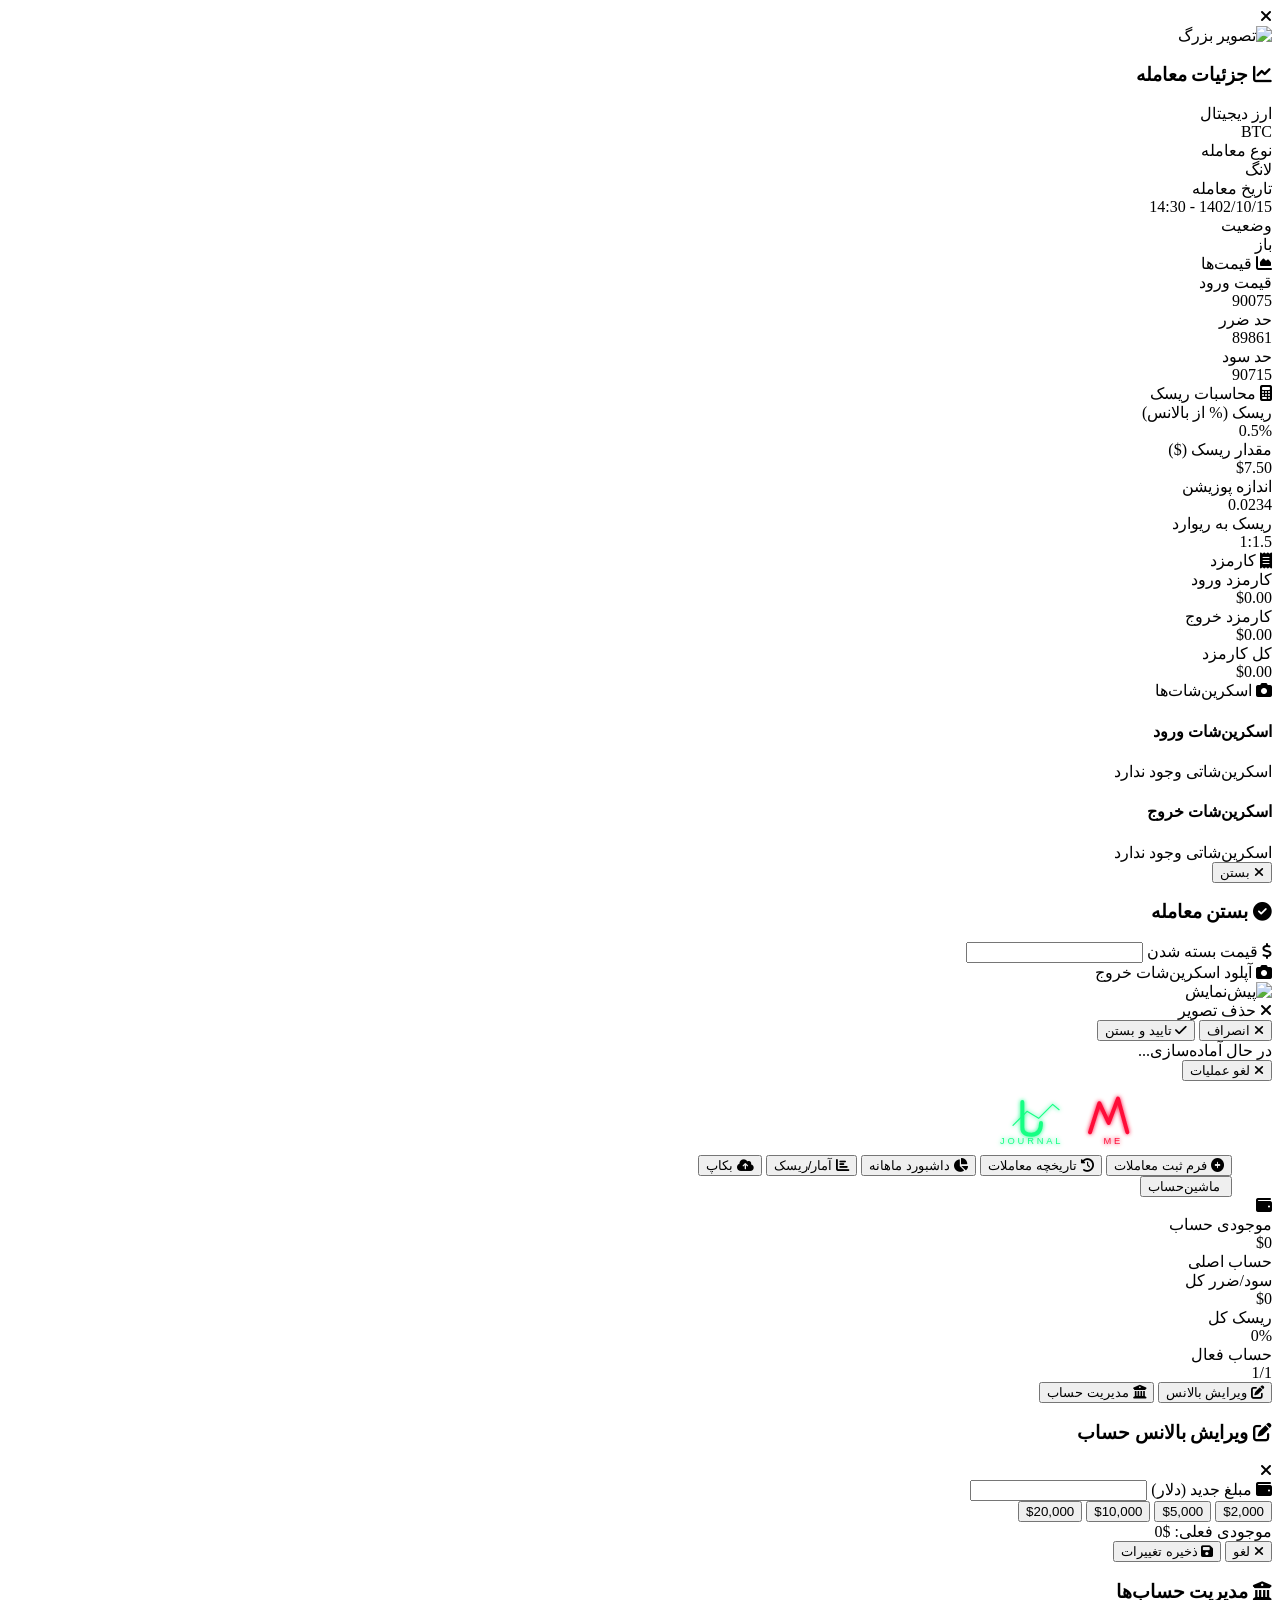
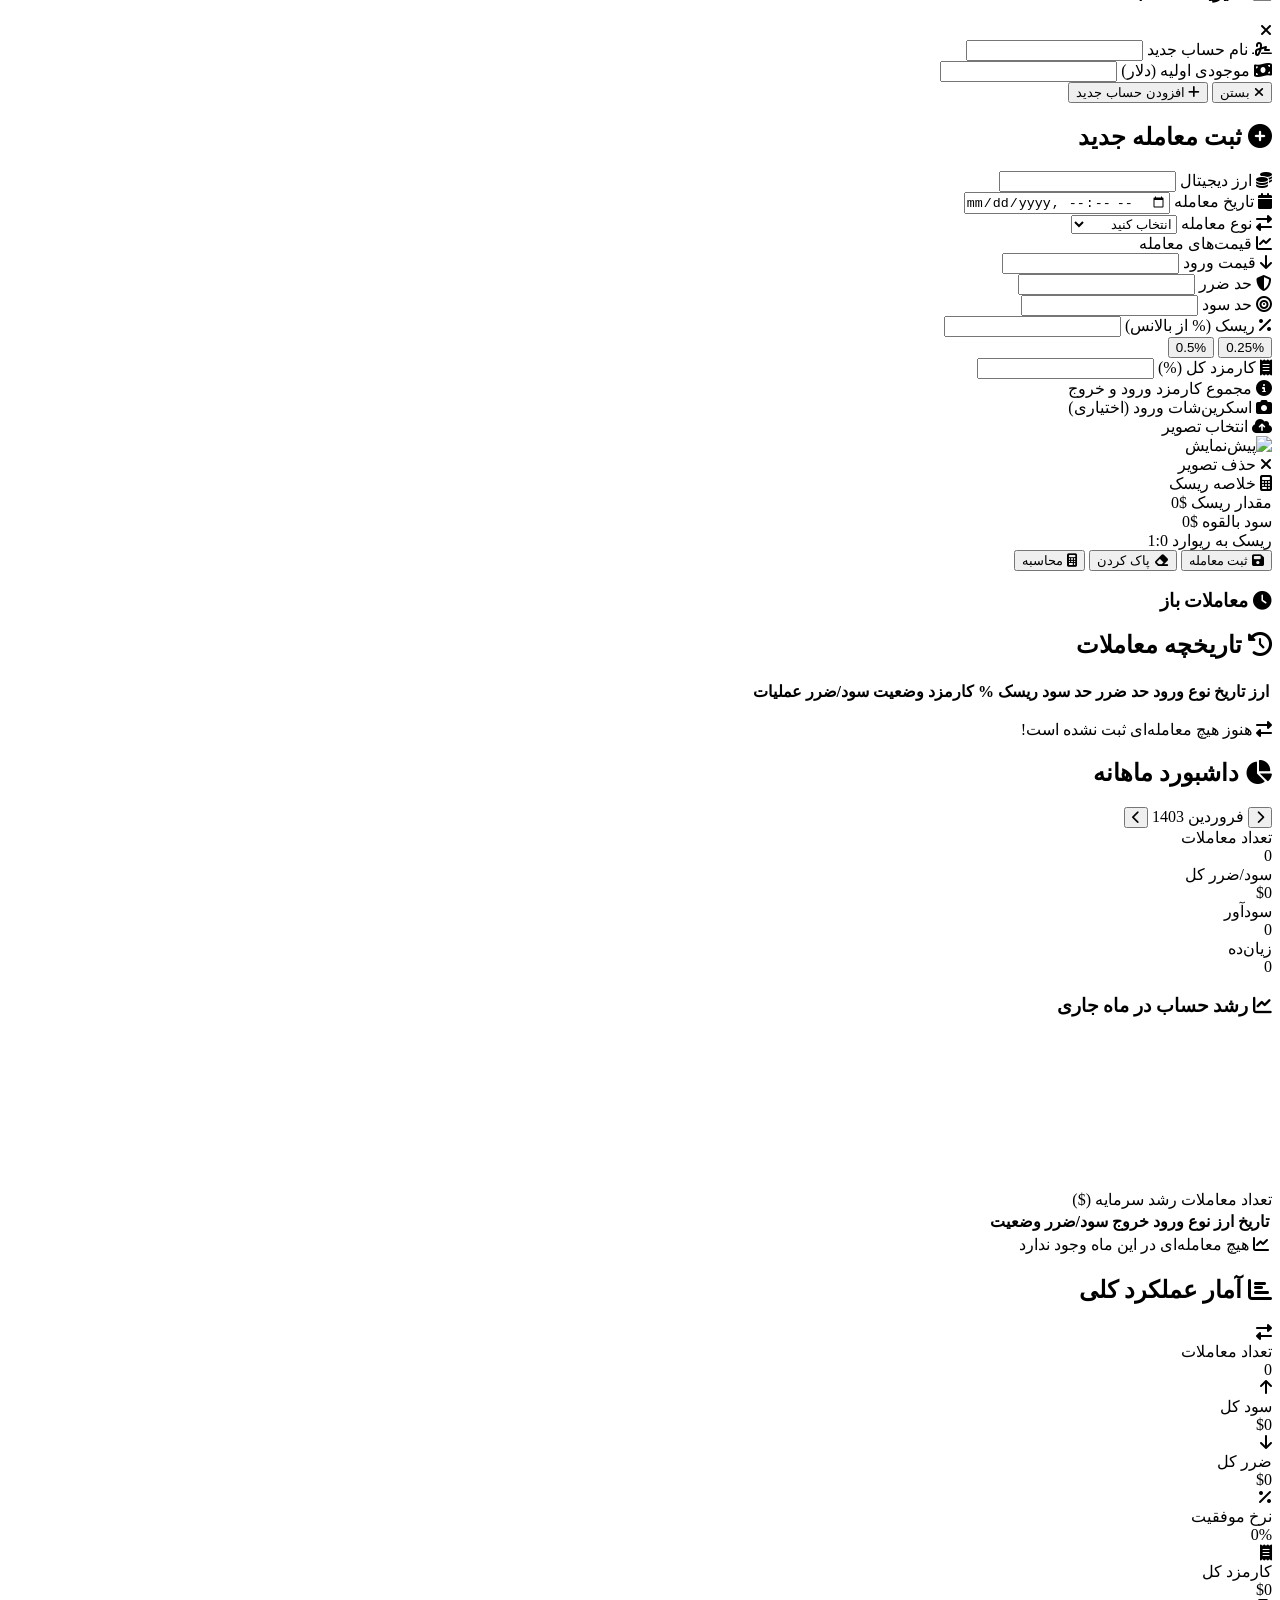
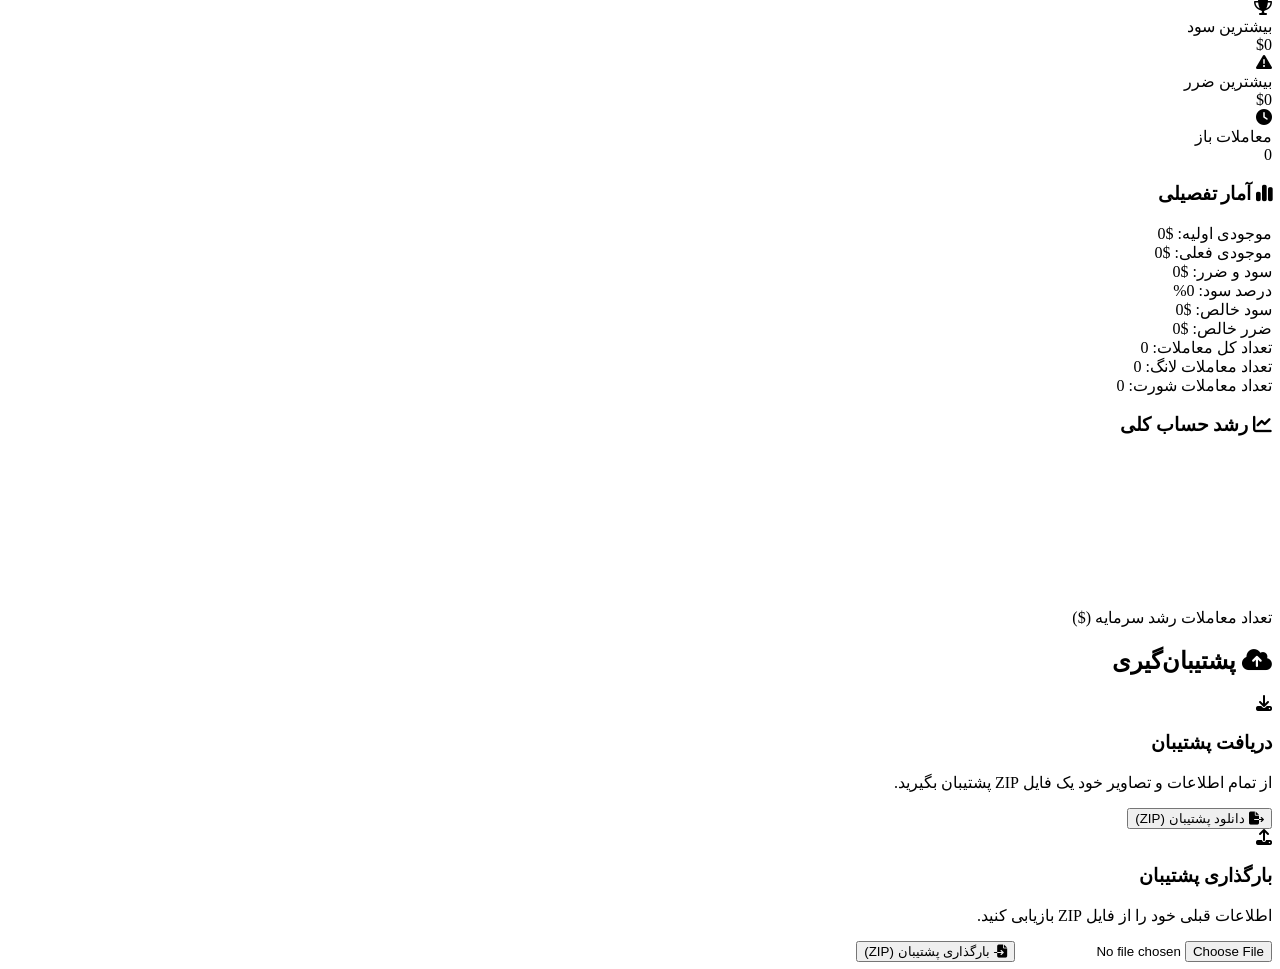
==== commit a42c3e95: "Update index.html" ====
--- a/index.html
+++ b/index.html
@@ -1,5 +1,4 @@
 <!DOCTYPE html>
-<html lang="fa" dir="rtl"><!DOCTYPE html>
 <html lang="fa" dir="rtl">
 <head>
     <meta charset="UTF-8">
@@ -395,9 +394,9 @@
                 </button>
             </div>
             
-            <div class="toolbar-calculator">
-                <button class="calculator-btn" onclick="window.location.href='calculator/'" title="رفتن به ماشین‌حساب">
-                    <i class="fas fa-calculator"></i>
+            <div class="toolbar-Calculator">
+                <button class="Calculator-btn" onclick="window.location.href='Calculator/'" title="رفتن به ماشین‌حساب">
+                    <i class="fas fa-Calculator"></i>
                     <span>ماشین‌حساب</span>
                 </button>
             </div>
@@ -936,946 +935,3 @@
     <script src="script.js"></script>
 </body>
 </html>
-
-<head>
-    <meta charset="UTF-8">
-    <meta name="viewport" content="width=device-width, initial-scale=1.0">
-    <title>Crypto Calculator</title>
-
-    <!-- Apple Web App Mode -->
-    <meta name="apple-mobile-web-app-capable" content="yes">
-    <meta name="apple-mobile-web-app-title" content="Crypto Journal">
-    <meta name="apple-mobile-web-app-status-bar-style" content="black-translucent">
-
-    <!-- Apple Touch Icon -->
-    <link rel="apple-touch-icon" href="apple-touch-icon.png">
-
-    <!-- Safari macOS favicon -->
-    <link rel="icon" type="image/svg+xml" href="./ton/favicon.svg">
-    <link rel="icon" type="image/png" sizes="96x96" href="./ton/favicon-96x96.png">
-
-    <!-- Safari theme -->
-    <meta name="theme-color" content="#0f172a">
-
-    <!-- Font Awesome -->
-    <link rel="stylesheet" href="https://cdnjs.cloudflare.com/ajax/libs/font-awesome/6.4.0/css/all.min.css">
-    <style>
-        * {
-            margin: 0;
-            padding: 0;
-            box-sizing: border-box;
-            font-family: 'Segoe UI', Tahoma, Geneva, Verdana, sans-serif;
-        }
-        
-        body {
-            background: linear-gradient(135deg, #0f172a 0%, #1e293b 100%);
-            color: #f1f5f9;
-            line-height: 1.6;
-            min-height: 100vh;
-            display: flex;
-            justify-content: center;
-            align-items: center;
-            padding: 20px;
-        }
-        
-        .container {
-            width: 1150px;
-            background-color: rgba(30, 41, 59, 0.95);
-            border-radius: 16px;
-            box-shadow: 0 10px 30px rgba(0, 0, 0, 0.4);
-            padding: 30px;
-            border: 1px solid #334155;
-        }
-        
-        header {
-            text-align: center;
-            margin-bottom: 30px;
-            padding-bottom: 20px;
-            border-bottom: 2px solid #3b82f6;
-            position: relative;
-        }
-        
-        header::after {
-            content: '';
-            position: absolute;
-            bottom: -2px;
-            left: 30%;
-            width: 40%;
-            height: 4px;
-            background: linear-gradient(90deg, #3b82f6, #8b5cf6);
-            border-radius: 2px;
-        }
-        
-        h1 {
-            color: #60a5fa;
-            font-size: 2rem;
-            margin-bottom: 10px;
-            background: linear-gradient(90deg, #60a5fa, #a78bfa);
-            -webkit-background-clip: text;
-            -webkit-text-fill-color: transparent;
-            display: flex;
-            align-items: center;
-            justify-content: center;
-            gap: 10px;
-        }
-        
-        .subtitle {
-            color: #94a3b8;
-            font-size: 0.9rem;
-        }
-        
-        .main-content {
-            display: flex;
-            gap: 30px;
-            flex-wrap: wrap;
-        }
-        
-        .inputs-section {
-            flex: 1.2;
-            background: rgba(15, 23, 42, 0.5);
-            border-radius: 12px;
-            padding: 25px;
-            border: 1px solid #475569;
-        }
-        
-        .results-section {
-            flex: 0.9;
-            background: rgba(15, 23, 42, 0.5);
-            border-radius: 12px;
-            padding: 25px;
-            border: 1px solid #475569;
-            display: flex;
-            flex-direction: column;
-        }
-        
-        .section-title {
-            color: #60a5fa;
-            font-size: 1.3rem;
-            margin-bottom: 25px;
-            padding-bottom: 10px;
-            border-bottom: 1px solid #475569;
-            display: flex;
-            align-items: center;
-            gap: 10px;
-        }
-        
-        .input-group {
-            margin-bottom: 20px;
-        }
-        
-        label {
-            display: flex;
-            align-items: center;
-            gap: 8px;
-            margin-bottom: 8px;
-            color: #cbd5e1;
-            font-weight: 600;
-            font-size: 0.9rem;
-        }
-        
-        input, select {
-            width: 100%;
-            padding: 12px;
-            background-color: #1e293b;
-            border: 1px solid #475569;
-            border-radius: 8px;
-            font-size: 0.95rem;
-            color: #f1f5f9;
-            transition: all 0.3s;
-            height: 44px;
-        }
-        
-        select {
-            cursor: pointer;
-        }
-        
-        select option {
-            background-color: #1e293b;
-        }
-        
-        input:focus, select:focus {
-            outline: none;
-            border-color: #3b82f6;
-            box-shadow: 0 0 0 3px rgba(59, 130, 246, 0.2);
-        }
-        
-        input[type="number"] {
-            font-family: 'Courier New', monospace;
-            font-weight: 600;
-            direction: ltr;
-            text-align: right;
-        }
-        
-        .row {
-            display: flex;
-            gap: 15px;
-            margin-bottom: 20px;
-        }
-        
-        .row .input-group {
-            flex: 1;
-            margin-bottom: 0;
-        }
-        
-        .risk-buttons {
-            display: flex;
-            gap: 8px;
-            margin-top: 8px;
-        }
-        
-        .risk-btn {
-            flex: 1;
-            padding: 10px;
-            background: rgba(71, 85, 105, 0.3);
-            border: 1px solid #475569;
-            border-radius: 6px;
-            color: #e2e8f0;
-            cursor: pointer;
-            font-size: 0.85rem;
-            font-weight: 600;
-            transition: all 0.2s;
-            height: 40px;
-        }
-        
-        .risk-btn:hover {
-            background: rgba(59, 130, 246, 0.3);
-            border-color: #3b82f6;
-            transform: translateY(-2px);
-        }
-        
-        .risk-btn-active {
-            background: rgba(59, 130, 246, 0.5);
-            border-color: #3b82f6;
-            box-shadow: 0 0 10px rgba(59, 130, 246, 0.3);
-        }
-        
-        .action-buttons {
-            display: flex;
-            gap: 10px;
-            margin-top: 25px;
-        }
-        
-        .btn {
-            flex: 1;
-            padding: 12px;
-            border: none;
-            border-radius: 8px;
-            font-size: 0.95rem;
-            font-weight: 600;
-            cursor: pointer;
-            transition: all 0.3s;
-            display: flex;
-            align-items: center;
-            justify-content: center;
-            gap: 8px;
-            height: 44px;
-        }
-        
-        .btn-primary {
-            background: linear-gradient(135deg, #3b82f6, #6366f1);
-            color: white;
-        }
-        
-        .btn-primary:hover {
-            background: linear-gradient(135deg, #2563eb, #4f46e5);
-            transform: translateY(-2px);
-            box-shadow: 0 5px 15px rgba(59, 130, 246, 0.3);
-        }
-        
-        .btn-danger {
-            background: linear-gradient(135deg, #ef4444, #dc2626);
-            color: white;
-        }
-        
-        .btn-danger:hover {
-            background: linear-gradient(135deg, #dc2626, #b91c1c);
-            transform: translateY(-2px);
-            box-shadow: 0 5px 15px rgba(239, 68, 68, 0.3);
-        }
-        
-        .btn-success {
-            background: linear-gradient(135deg, #10b981, #059669);
-            color: white;
-        }
-        
-        .btn-success:hover {
-            background: linear-gradient(135deg, #059669, #047857);
-            transform: translateY(-2px);
-            box-shadow: 0 5px 15px rgba(16, 185, 129, 0.3);
-        }
-        
-        .result-card {
-            background: linear-gradient(145deg, #1e293b, #0f172a);
-            border-radius: 12px;
-            padding: 20px;
-            border: 1px solid #475569;
-            box-shadow: 0 5px 15px rgba(0, 0, 0, 0.3);
-        }
-        
-        .result-item {
-            display: flex;
-            justify-content: space-between;
-            align-items: center;
-            padding: 15px;
-            border-bottom: 1px solid rgba(71, 85, 105, 0.5);
-        }
-        
-        .result-item:last-child {
-            border-bottom: none;
-        }
-        
-        .result-label {
-            color: #cbd5e1;
-            font-size: 1rem;
-            display: flex;
-            align-items: center;
-            gap: 10px;
-        }
-        
-        .result-value {
-            font-family: 'Courier New', monospace;
-            font-weight: 800;
-            font-size: 1.2rem;
-            direction: ltr;
-            text-align: left;
-            transition: all 0.3s ease;
-            padding: 5px 12px;
-            border-radius: 6px;
-            background: rgba(15, 23, 42, 0.5);
-            letter-spacing: 0.5px;
-        }
-        
-        .profit {
-            color: #10b981;
-            border: 1px solid rgba(16, 185, 129, 0.3);
-        }
-        
-        .loss {
-            color: #ef4444;
-            border: 1px solid rgba(239, 68, 68, 0.3);
-        }
-        
-        .margin-blue {
-            color: #38bdf8;
-            border: 1px solid rgba(56, 189, 248, 0.3);
-            text-shadow: 0 0 10px rgba(56, 189, 248, 0.3);
-            background: rgba(56, 189, 248, 0.05);
-        }
-        
-        .quantity-purple {
-            color: #c084fc;
-            border: 1px solid rgba(192, 132, 252, 0.3);
-            text-shadow: 0 0 10px rgba(192, 132, 252, 0.3);
-            background: rgba(192, 132, 252, 0.05);
-        }
-        
-        .fee-yellow {
-            color: #fbbf24;
-            border: 1px solid rgba(251, 191, 36, 0.3);
-            background: rgba(251, 191, 36, 0.05);
-        }
-        
-        @keyframes fadeChange {
-            0% { opacity: 0.5; transform: scale(0.95); }
-            50% { opacity: 1; transform: scale(1.05); }
-            100% { opacity: 1; transform: scale(1); }
-        }
-        
-        .value-animate {
-            animation: fadeChange 0.3s ease;
-        }
-        
-        .glow-profit {
-            box-shadow: 0 0 15px #10b981;
-        }
-        
-        .glow-loss {
-            box-shadow: 0 0 15px #ef4444;
-        }
-        
-        .glow-blue {
-            box-shadow: 0 0 15px #38bdf8;
-        }
-        
-        .glow-purple {
-            box-shadow: 0 0 15px #c084fc;
-        }
-        
-        .badge {
-            display: inline-block;
-            background: rgba(59, 130, 246, 0.2);
-            padding: 2px 8px;
-            border-radius: 20px;
-            font-size: 0.7rem;
-            margin-left: 8px;
-        }
-        
-        footer {
-            text-align: center;
-            margin-top: 30px;
-            padding-top: 20px;
-            border-top: 1px solid #475569;
-            color: #94a3b8;
-            font-size: 0.85rem;
-        }
-    </style>
-</head>
-<body>
-    <div class="container">
-        <header>
-            <h1>
-                <i class="fas fa-calculator"></i>
-                Crypto Calculator
-            </h1>
-            <p class="subtitle">محاسبه گر ریسک و حجم معامله | تفکیک کارمزد ورود و خروج</p>
-        </header>
-        
-        <div class="main-content">
-            <div class="inputs-section">
-                <h2 class="section-title">
-                    <i class="fas fa-sliders-h"></i>
-                    تنظیمات ورودی
-                </h2>
-                
-                <div class="input-group">
-                    <label>
-                        <i class="fas fa-wallet"></i>
-                        موجودی حساب ($)
-                    </label>
-                    <input type="number" id="capital" value="2000" step="0.01" min="0" inputmode="decimal">
-                </div>
-                
-                <div class="input-group">
-                    <label>
-                        <i class="fas fa-percentage"></i>
-                        ریسک (درصد از کل سرمایه)
-                    </label>
-                    <div class="risk-buttons">
-                        <button class="risk-btn" data-risk="0.25" onclick="setRiskPercent(0.25)">
-                            <i class="fas fa-microchip"></i> 0.25%
-                        </button>
-                        <button class="risk-btn" data-risk="0.5" onclick="setRiskPercent(0.5)">
-                            <i class="fas fa-microchip"></i> 0.5%
-                        </button>
-                        <button class="risk-btn" data-risk="1" onclick="setRiskPercent(1)">
-                            <i class="fas fa-microchip"></i> 1%
-                        </button>
-                    </div>
-                    <input type="number" id="riskPercent" value="0.5" step="0.1" min="0" style="margin-top: 10px;" inputmode="decimal">
-                    <small style="color:#94a3b8; display:block; margin-top:5px;">⚠️ ضرر کل (با احتساب کارمزد) دقیقاً همین درصد از سرمایه خواهد بود</small>
-                </div>
-                
-                <div class="row">
-                    <div class="input-group">
-                        <label>
-                            <i class="fas fa-shield-alt"></i>
-                            حد ضرر (%)
-                        </label>
-                        <input type="number" id="stop" value="0.25" step="0.01" min="0" inputmode="decimal">
-                    </div>
-                    
-                    <div class="input-group">
-                        <label>
-                            <i class="fas fa-sign-in-alt"></i>
-                            قیمت ورود ($)
-                        </label>
-                        <input type="number" id="entry" value="1000" step="0.01" min="0" inputmode="decimal">
-                    </div>
-                </div>
-                
-                <div class="row">
-                    <div class="input-group">
-                        <label>
-                            <i class="fas fa-chart-line"></i>
-                            نسبت ریسک به ریوارد
-                        </label>
-                        <input type="number" id="rr" value="3" step="0.1" min="0" inputmode="decimal">
-                    </div>
-                    
-                    <div class="input-group">
-                        <label>
-                            <i class="fas fa-layer-group"></i>
-                            اهرم (Leverage)
-                        </label>
-                        <input type="number" id="leverage" value="5" step="1" min="1" inputmode="decimal">
-                    </div>
-                </div>
-                
-                <div class="row">
-                    <div class="input-group">
-                        <label>
-                            <i class="fas fa-crown"></i>
-                            سطح VIP (Bitunix)
-                        </label>
-                        <select id="vipLevel">
-                            <option value="vip0">VIP 0</option>
-                            <option value="vip1">VIP 1</option>
-                            <option value="vip2">VIP 2</option>
-                            <option value="vip3">VIP 3</option>
-                            <option value="vip4">VIP 4</option>
-                            <option value="vip5">VIP 5</option>
-                            <option value="vip6">VIP 6</option>
-                            <option value="vip7">VIP 7</option>
-                        </select>
-                    </div>
-                    
-                    <div class="input-group">
-                        <label>
-                            <i class="fas fa-arrow-right"></i>
-                            نوع سفارش ورود
-                        </label>
-                        <select id="entryOrderType">
-                            <option value="maker" selected>میکر (Limit) - کارمزد کم</option>
-                            <option value="taker">تیکر (Market) - کارمزد زیاد</option>
-                        </select>
-                    </div>
-                </div>
-                
-                <div class="row">
-                    <div class="input-group">
-                        <label>
-                            <i class="fas fa-arrow-left"></i>
-                            نوع سفارش خروج
-                        </label>
-                        <select id="exitOrderType">
-                            <option value="maker">میکر (Limit) - حد سود لیمیت</option>
-                            <option value="taker" selected>تیکر (Market) - حد ضرر مارکت</option>
-                        </select>
-                    </div>
-                    <div class="input-group">
-                        <label>
-                            <i class="fas fa-info-circle"></i>
-                            <span id="exitHint" style="color:#fbbf24; font-size:0.75rem;">⚠️ حد ضرر معمولاً تیکر است</span>
-                        </label>
-                        <div style="height:44px;"></div>
-                    </div>
-                </div>
-                
-                <div class="action-buttons">
-                    <button class="btn btn-danger" onclick="resetAll()">
-                        <i class="fas fa-undo-alt"></i>
-                        پاک کردن
-                    </button>
-                    <button class="btn btn-success" onclick="goToJournal()">
-                        <i class="fas fa-arrow-right"></i>
-                        بازگشت به ژورنال
-                    </button>
-                </div>
-            </div>
-            
-            <div class="results-section">
-                <h2 class="section-title">
-                    <i class="fas fa-chart-pie"></i>
-                    نتایج محاسبات
-                </h2>
-                
-                <div class="result-card">
-                    <div class="result-item">
-                        <span class="result-label">
-                            <i class="fas fa-coins" style="color: #38bdf8;"></i>
-                            مارجین مورد نیاز
-                        </span>
-                        <span class="result-value margin-blue" id="margin-value">$0.00</span>
-                    </div>
-                    
-                    <div class="result-item">
-                        <span class="result-label">
-                            <i class="fas fa-cubes" style="color: #c084fc;"></i>
-                            حجم معامله (Quantity)
-                        </span>
-                        <span class="result-value quantity-purple" id="quantity-value">0.000000</span>
-                    </div>
-                    
-                    <div class="result-item">
-                        <span class="result-label">
-                            <i class="fas fa-sign-in-alt" style="color: #fbbf24;"></i>
-                            کارمزد ورود (Entry Fee)
-                            <span class="badge" id="entryFeeBadge">میکر 0.02%</span>
-                        </span>
-                        <span class="result-value fee-yellow" id="entry-fee">$0.00</span>
-                    </div>
-                    
-                    <div class="result-item">
-                        <span class="result-label">
-                            <i class="fas fa-sign-out-alt" style="color: #fbbf24;"></i>
-                            کارمزد خروج (Exit Fee)
-                            <span class="badge" id="exitFeeBadge">تیکر 0.06%</span>
-                        </span>
-                        <span class="result-value fee-yellow" id="exit-fee">$0.00</span>
-                    </div>
-                    
-                    <div class="result-item">
-                        <span class="result-label">
-                            <i class="fas fa-exclamation-triangle" style="color: #ef4444;"></i>
-                            ضرر ناخالص (بدون کارمزد)
-                        </span>
-                        <span class="result-value loss" id="gross-loss">
-                            <i class="fas fa-chart-line"></i> $0.00
-                        </span>
-                    </div>
-                    
-                    <div class="result-item">
-                        <span class="result-label">
-                            <i class="fas fa-times-circle" style="color: #ef4444;"></i>
-                            ضرر واقعی (با کارمزد)
-                        </span>
-                        <span class="result-value loss" id="loss-value">
-                            <i class="fas fa-times-circle"></i> $0.00
-                        </span>
-                    </div>
-                    
-                    <div class="result-item">
-                        <span class="result-label">
-                            <i class="fas fa-trophy" style="color: #10b981;"></i>
-                            سود واقعی (با کارمزد)
-                        </span>
-                        <span class="result-value profit" id="profit-value">
-                            <i class="fas fa-check-circle"></i> $0.00
-                        </span>
-                    </div>
-                </div>
-                
-                <div style="margin-top: 20px; padding: 15px; background: rgba(59, 130, 246, 0.1); border-radius: 8px; border: 1px solid rgba(59, 130, 246, 0.2);">
-                    <p style="display: flex; align-items: center; gap: 10px; color: #94a3b8; font-size: 0.85rem;">
-                        <i class="fas fa-info-circle" style="color: #3b82f6;"></i>
-                        مجموع کارمزد = کارمزد ورود + کارمزد خروج
-                    </p>
-                    <p style="display: flex; align-items: center; gap: 10px; color: #10b981; font-size: 0.85rem; margin-top: 8px;">
-                        <i class="fas fa-check-circle" style="color: #10b981;"></i>
-                        ✅ ضرر واقعی شما دقیقاً برابر (سرمایه × درصد ریسک) خواهد بود
-                    </p>
-                </div>
-            </div>
-        </div>
-        
-        <footer>
-            <p>R-NIKER | Crypto Risk Management Calculator | تفکیک کارمزد ورود (لیمیت) و خروج (مارکت)</p>
-        </footer>
-    </div>
-
-    <script>
-        // دریافت کارمزد بر اساس سطح VIP و نوع سفارش (Bitunix Futures)
-        function getFeeRate(vipLevel, orderType) {
-            const feeRates = {
-                'vip0': { maker: 0.0002, taker: 0.0006 },
-                'vip1': { maker: 0.0002, taker: 0.0005 },
-                'vip2': { maker: 0.00016, taker: 0.0005 },
-                'vip3': { maker: 0.00014, taker: 0.0004 },
-                'vip4': { maker: 0.00012, taker: 0.000375 },
-                'vip5': { maker: 0.0001, taker: 0.00035 },
-                'vip6': { maker: 0.00008, taker: 0.000315 },
-                'vip7': { maker: 0.00006, taker: 0.0003 }
-            };
-            
-            const rates = feeRates[vipLevel] || feeRates['vip0'];
-            return orderType === 'maker' ? rates.maker : rates.taker;
-        }
-        
-        function getFeePercentDisplay(vipLevel, orderType) {
-            const rate = getFeeRate(vipLevel, orderType) * 100;
-            return rate.toFixed(3) + '%';
-        }
-        
-        function updateRiskButtonsActive(percent) {
-            const buttons = document.querySelectorAll('.risk-btn');
-            buttons.forEach(btn => {
-                const btnRisk = parseFloat(btn.getAttribute('data-risk'));
-                if (Math.abs(btnRisk - percent) < 0.01) {
-                    btn.classList.add('risk-btn-active');
-                } else {
-                    btn.classList.remove('risk-btn-active');
-                }
-            });
-        }
-        
-        function updateBadges() {
-            const vipLevel = document.getElementById('vipLevel').value;
-            const entryType = document.getElementById('entryOrderType').value;
-            const exitType = document.getElementById('exitOrderType').value;
-            
-            const entryFeePercent = getFeePercentDisplay(vipLevel, entryType);
-            const exitFeePercent = getFeePercentDisplay(vipLevel, exitType);
-            
-            const entryBadge = document.getElementById('entryFeeBadge');
-            const exitBadge = document.getElementById('exitFeeBadge');
-            
-            entryBadge.innerHTML = (entryType === 'maker' ? 'میکر' : 'تیکر') + ' ' + entryFeePercent;
-            exitBadge.innerHTML = (exitType === 'maker' ? 'میکر' : 'تیکر') + ' ' + exitFeePercent;
-        }
-        
-        function moveCursorToEnd(element) {
-            if (element && element.value) {
-                const value = element.value;
-                element.value = '';
-                element.value = value;
-            }
-        }
-        
-        function fixDecimalInput(value) {
-            if (value === '') return '';
-            if (value.startsWith('.')) {
-                return '0' + value;
-            }
-            return value;
-        }
-        
-        document.addEventListener('DOMContentLoaded', function() {
-            const fields = ['capital', 'riskPercent', 'stop', 'entry', 'rr', 'leverage', 'vipLevel', 'entryOrderType', 'exitOrderType'];
-            
-            fields.forEach(id => {
-                const element = document.getElementById(id);
-                const saved = localStorage.getItem('calc_' + id);
-                
-                if (saved !== null && element.tagName !== 'SELECT') {
-                    element.value = saved;
-                } else if (saved !== null && element.tagName === 'SELECT') {
-                    element.value = saved;
-                }
-                
-                if (element.tagName !== 'SELECT') {
-                    element.addEventListener('click', function(e) {
-                        moveCursorToEnd(this);
-                    });
-                    
-                    element.addEventListener('touchstart', function(e) {
-                        setTimeout(() => {
-                            moveCursorToEnd(this);
-                        }, 10);
-                    });
-                }
-                
-                element.addEventListener('input', function(e) {
-                    if (element.tagName !== 'SELECT') {
-                        let newValue = fixDecimalInput(e.target.value);
-                        if (newValue !== e.target.value) {
-                            e.target.value = newValue;
-                        }
-                        localStorage.setItem('calc_' + id, e.target.value);
-                    } else {
-                        localStorage.setItem('calc_' + id, e.target.value);
-                    }
-                    updateBadges();
-                    calculate();
-                });
-                
-                element.addEventListener('change', function(e) {
-                    if (element.tagName === 'SELECT') {
-                        localStorage.setItem('calc_' + id, e.target.value);
-                    }
-                    updateBadges();
-                    calculate();
-                });
-                
-                element.addEventListener('blur', function(e) {
-                    if (element.tagName !== 'SELECT') {
-                        let val = e.target.value;
-                        if (val !== '' && !isNaN(val) && val !== '-') {
-                            let num = parseFloat(val);
-                            if (!isNaN(num)) {
-                                e.target.value = num.toString();
-                            }
-                        }
-                    }
-                });
-            });
-            
-            const riskPercentInput = document.getElementById('riskPercent');
-            if (riskPercentInput) {
-                riskPercentInput.addEventListener('input', function() {
-                    const val = parseFloat(this.value) || 0;
-                    updateRiskButtonsActive(val);
-                });
-            }
-            
-            updateBadges();
-            calculate();
-        });
-        
-        function setRiskPercent(percent) {
-            document.getElementById('riskPercent').value = percent;
-            localStorage.setItem('calc_riskPercent', percent);
-            updateRiskButtonsActive(percent);
-            calculate();
-        }
-        
-        function calculate() {
-            const capital = parseFloat(document.getElementById('capital').value) || 0;
-            const riskPercent = parseFloat(document.getElementById('riskPercent').value) || 0;
-            const stopPercent = parseFloat(document.getElementById('stop').value) || 0;
-            const rr = parseFloat(document.getElementById('rr').value) || 0;
-            const leverage = parseFloat(document.getElementById('leverage').value) || 1;
-            const entry = parseFloat(document.getElementById('entry').value) || 0;
-            const vipLevel = document.getElementById('vipLevel').value;
-            const entryOrderType = document.getElementById('entryOrderType').value;
-            const exitOrderType = document.getElementById('exitOrderType').value;
-            
-            const stop = stopPercent / 100;
-            const entryFee = getFeeRate(vipLevel, entryOrderType);
-            const exitFee = getFeeRate(vipLevel, exitOrderType);
-            const totalFees = entryFee + exitFee;
-            
-            if (capital <= 0 || riskPercent <= 0 || stop <= 0 || entry <= 0) {
-                updateValue('margin-value', '$0.00', 'margin-blue', 'glow-blue');
-                updateValue('quantity-value', '0.000000', 'quantity-purple', 'glow-purple');
-                updateElementText('entry-fee', '$0.00');
-                updateElementText('exit-fee', '$0.00');
-                updateElementText('gross-loss', '$0.00');
-                updateLossValue('$0.00');
-                updateProfitValue('$0.00');
-                return;
-            }
-            
-            // ریسک کل به دلار
-            const riskAmount = capital * (riskPercent / 100);
-            
-            // محاسبه حجم معامله: riskAmount = position × stop + position × (entryFee + exitFee)
-            // position = riskAmount / (stop + entryFee + exitFee)
-            const position = riskAmount / (stop + totalFees);
-            const margin = position / leverage;
-            const entryFeeAmount = position * entryFee;
-            const exitFeeAmount = position * exitFee;
-            const grossLoss = position * stop;
-            const totalLoss = grossLoss + entryFeeAmount + exitFeeAmount;
-            const grossProfit = position * stop * rr;
-            const netProfit = grossProfit - (entryFeeAmount + exitFeeAmount);
-            const quantity = position / entry;
-            
-            updateValue('margin-value', '$' + margin.toFixed(2), 'margin-blue', 'glow-blue');
-            updateValue('quantity-value', quantity.toFixed(6), 'quantity-purple', 'glow-purple');
-            updateElementText('entry-fee', '$' + entryFeeAmount.toFixed(2));
-            updateElementText('exit-fee', '$' + exitFeeAmount.toFixed(2));
-            updateElementText('gross-loss', '$' + grossLoss.toFixed(2));
-            updateLossValue('$' + totalLoss.toFixed(2));
-            updateProfitValue('$' + netProfit.toFixed(2));
-        }
-        
-        function updateElementText(id, value) {
-            const el = document.getElementById(id);
-            if (el) {
-                let displayValue = value;
-                if (el.id === 'gross-loss') {
-                    displayValue = '<i class="fas fa-chart-line"></i> ' + value;
-                }
-                if (el.innerHTML !== displayValue) {
-                    el.innerHTML = displayValue;
-                    el.classList.add('value-animate');
-                    setTimeout(() => el.classList.remove('value-animate'), 400);
-                }
-            }
-        }
-        
-        function updateLossValue(value) {
-            const lossEl = document.getElementById('loss-value');
-            const lossText = '<i class="fas fa-times-circle"></i> ' + value;
-            if (lossEl.innerHTML !== lossText) {
-                lossEl.innerHTML = lossText;
-                lossEl.classList.add('value-animate', 'glow-loss');
-                setTimeout(() => lossEl.classList.remove('value-animate', 'glow-loss'), 400);
-            }
-        }
-        
-        function updateProfitValue(value) {
-            const profitEl = document.getElementById('profit-value');
-            const profitText = '<i class="fas fa-check-circle"></i> ' + value;
-            if (profitEl.innerHTML !== profitText) {
-                profitEl.innerHTML = profitText;
-                profitEl.classList.add('value-animate', 'glow-profit');
-                setTimeout(() => profitEl.classList.remove('value-animate', 'glow-profit'), 400);
-            }
-        }
-        
-        function updateValue(id, value, className, glowClass) {
-            const el = document.getElementById(id);
-            if (el && el.textContent !== value) {
-                el.textContent = value;
-                el.className = 'result-value ' + className;
-                el.classList.add('value-animate', glowClass);
-                setTimeout(() => {
-                    el.classList.remove('value-animate', glowClass);
-                }, 400);
-            }
-        }
-        
-        function resetAll() {
-            document.getElementById('capital').value = '2000';
-            document.getElementById('riskPercent').value = '0.5';
-            document.getElementById('stop').value = '0.25';
-            document.getElementById('entry').value = '1000';
-            document.getElementById('rr').value = '3';
-            document.getElementById('leverage').value = '5';
-            document.getElementById('vipLevel').value = 'vip0';
-            document.getElementById('entryOrderType').value = 'maker';
-            document.getElementById('exitOrderType').value = 'taker';
-            
-            const fields = ['capital', 'riskPercent', 'stop', 'entry', 'rr', 'leverage', 'vipLevel', 'entryOrderType', 'exitOrderType'];
-            fields.forEach(id => {
-                localStorage.removeItem('calc_' + id);
-            });
-            
-            fields.forEach(id => {
-                localStorage.setItem('calc_' + id, document.getElementById(id).value);
-            });
-            
-            updateRiskButtonsActive(0.5);
-            updateBadges();
-            calculate();
-            showNotification('مقادیر به حالت پیش‌فرض بازگشتند', 'success');
-        }
-        
-        function goToJournal() {
-            window.location.href = '../index.html';
-        }
-        
-        function showNotification(message, type = 'info') {
-            const notification = document.createElement('div');
-            notification.textContent = message;
-            notification.style.position = 'fixed';
-            notification.style.top = '20px';
-            notification.style.left = '50%';
-            notification.style.transform = 'translateX(-50%)';
-            notification.style.padding = '12px 20px';
-            notification.style.borderRadius = '8px';
-            notification.style.zIndex = '10000';
-            notification.style.fontWeight = '600';
-            notification.style.boxShadow = '0 5px 15px rgba(0, 0, 0, 0.3)';
-            
-            if (type === 'success') {
-                notification.style.backgroundColor = '#10b981';
-                notification.style.color = 'white';
-            } else if (type === 'warning') {
-                notification.style.backgroundColor = '#f59e0b';
-                notification.style.color = '#78350f';
-            } else if (type === 'error') {
-                notification.style.backgroundColor = '#ef4444';
-                notification.style.color = 'white';
-            } else {
-                notification.style.backgroundColor = '#3b82f6';
-                notification.style.color = 'white';
-            }
-            
-            document.body.appendChild(notification);
-            
-            setTimeout(() => {
-                notification.style.opacity = '0';
-                notification.style.transition = 'opacity 0.5s';
-                setTimeout(() => {
-                    if (notification.parentNode) {
-                        notification.parentNode.removeChild(notification);
-                    }
-                }, 500);
-            }, 3000);
-        }
-        
-        window.addEventListener('load', function() {
-            const inputs = document.querySelectorAll('input, select');
-            inputs.forEach(input => {
-                input.addEventListener('input', calculate);
-                if (input.tagName === 'SELECT') {
-                    input.addEventListener('change', calculate);
-                }
-            });
-            updateRiskButtonsActive(0.5);
-        });
-    </script>
-</body>
-</html>
